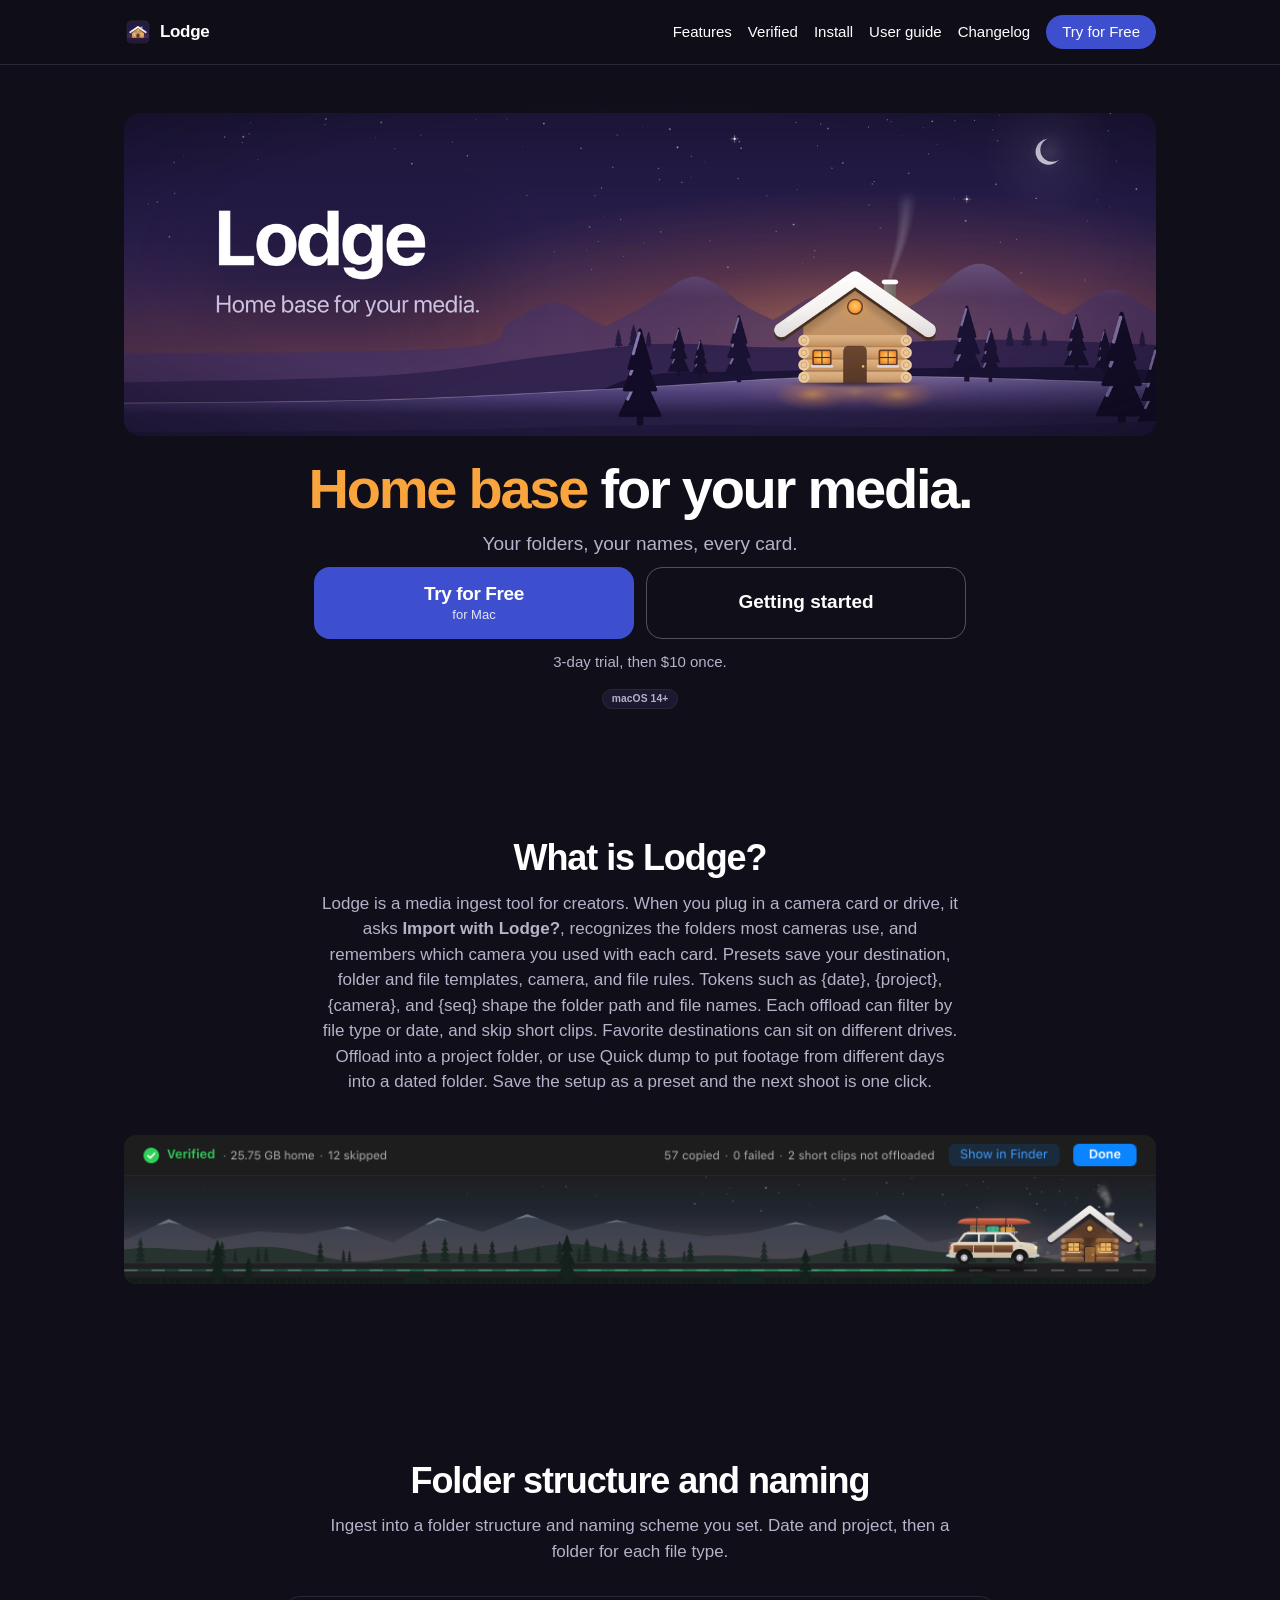
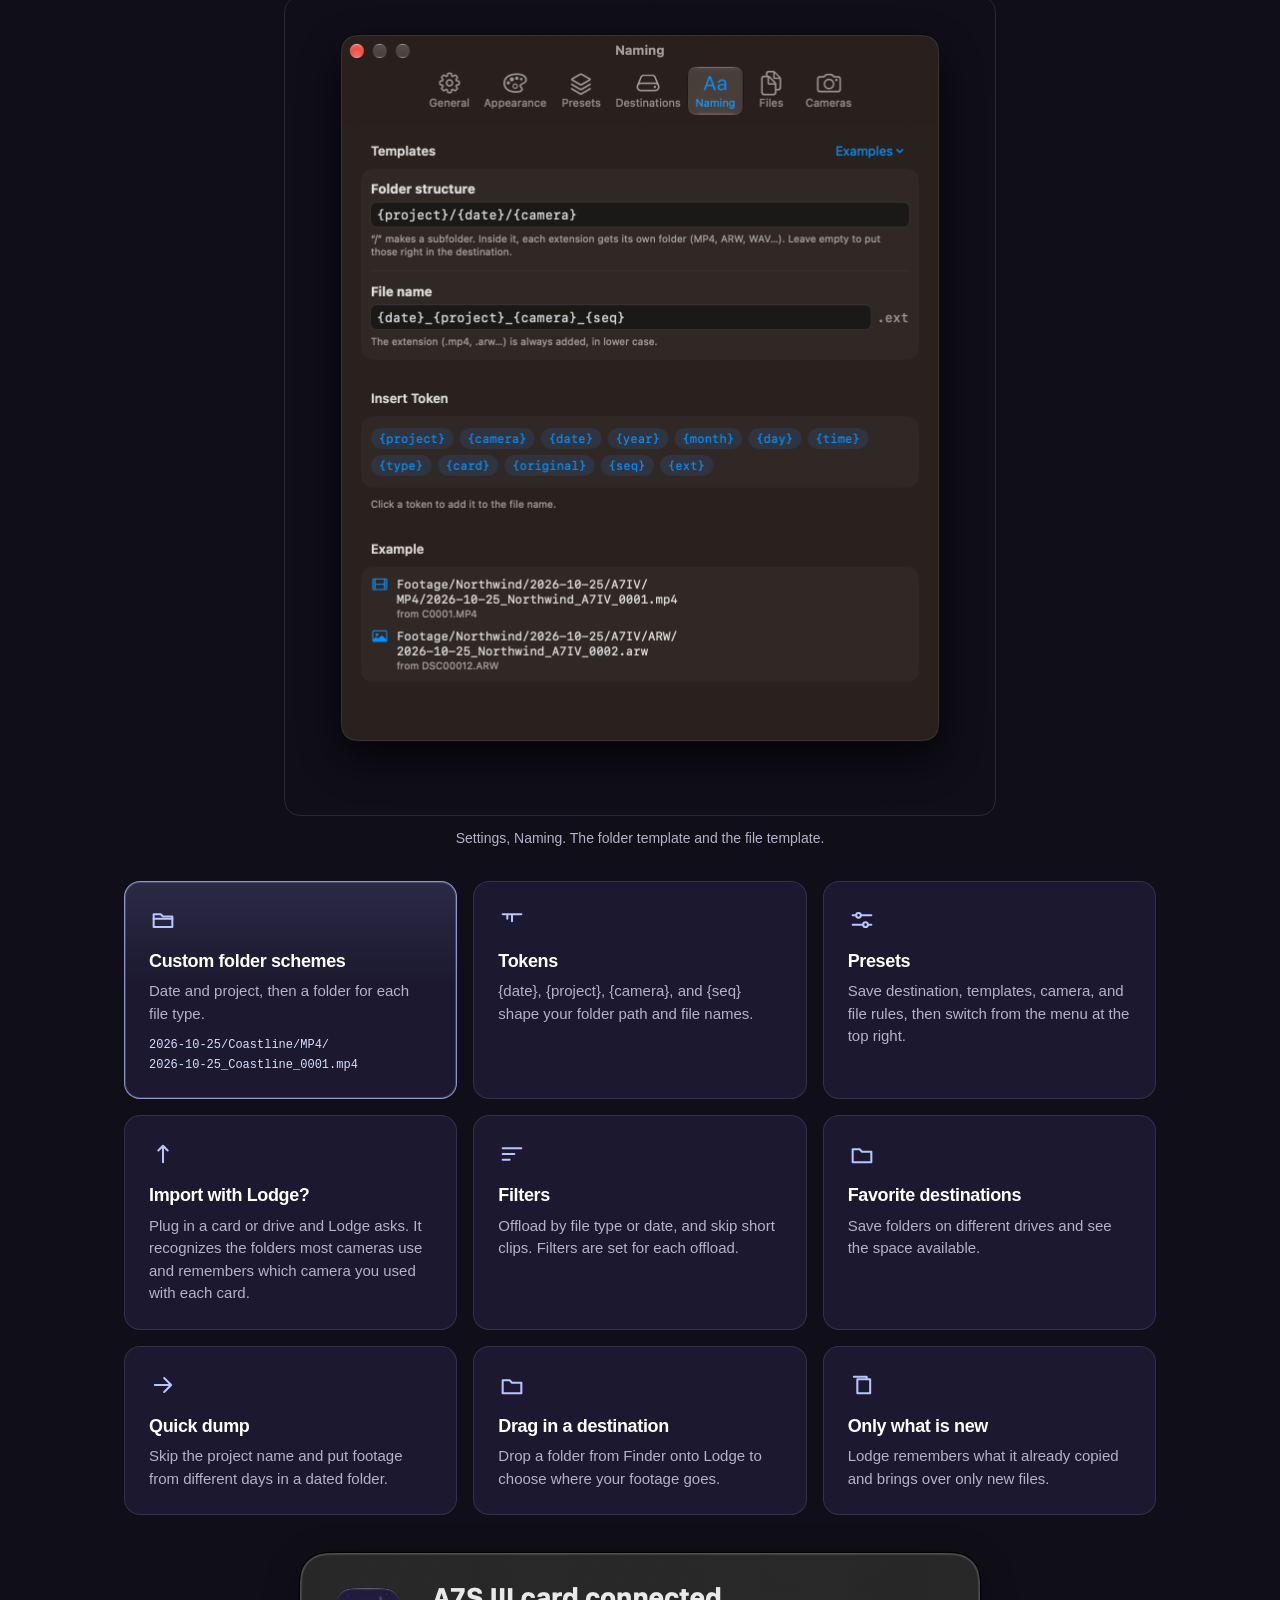
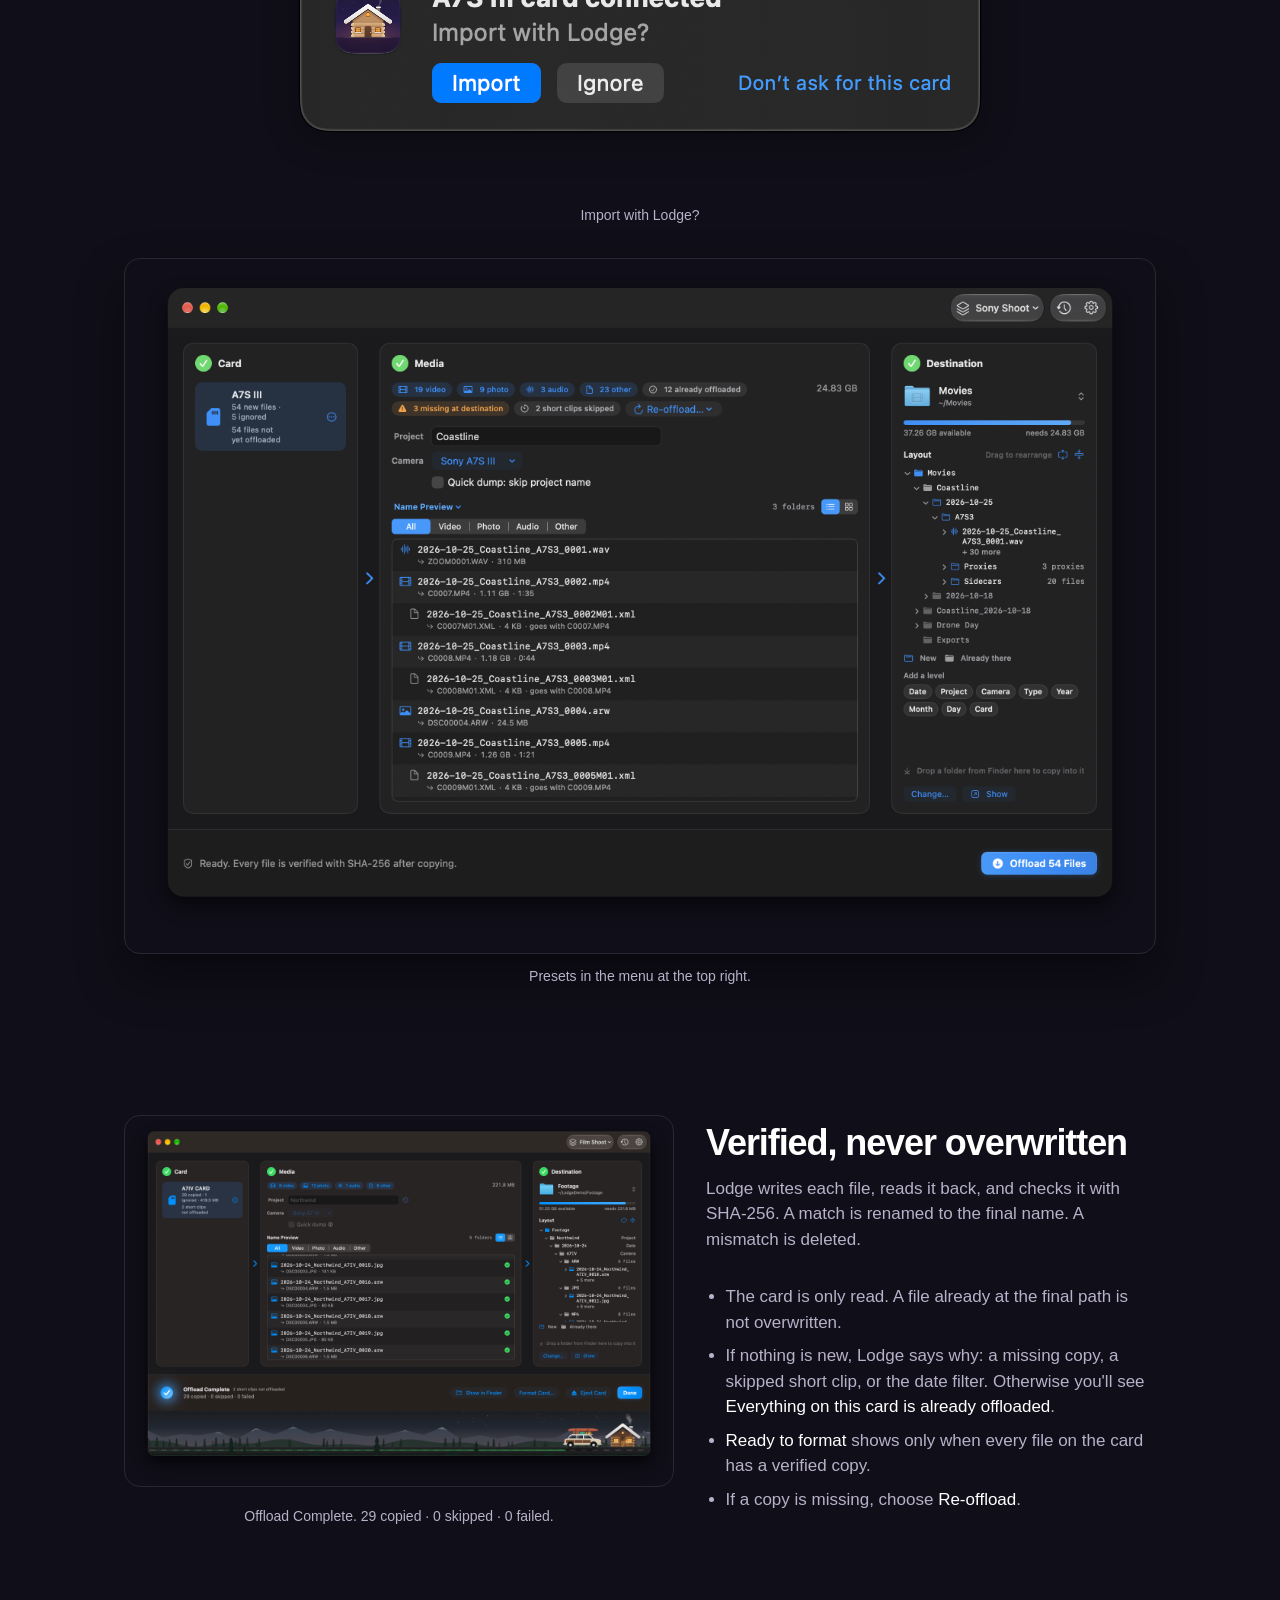
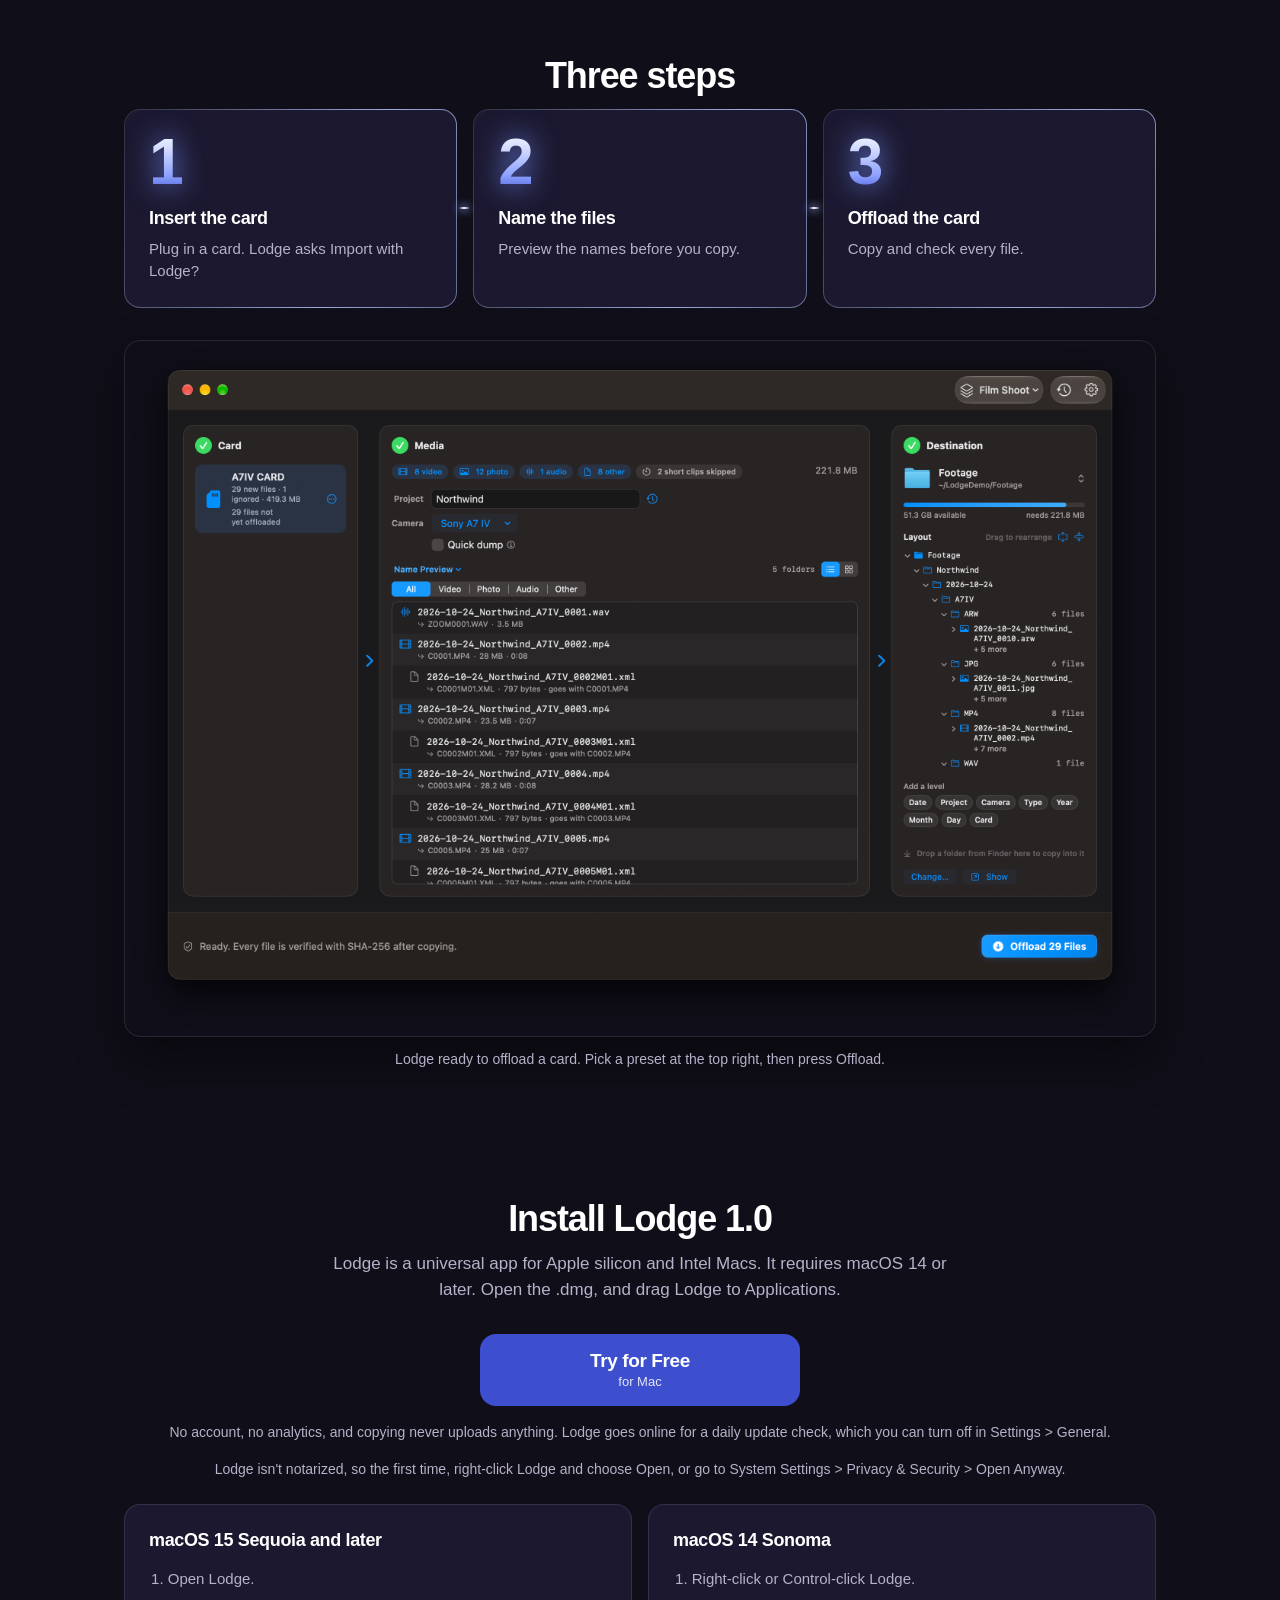
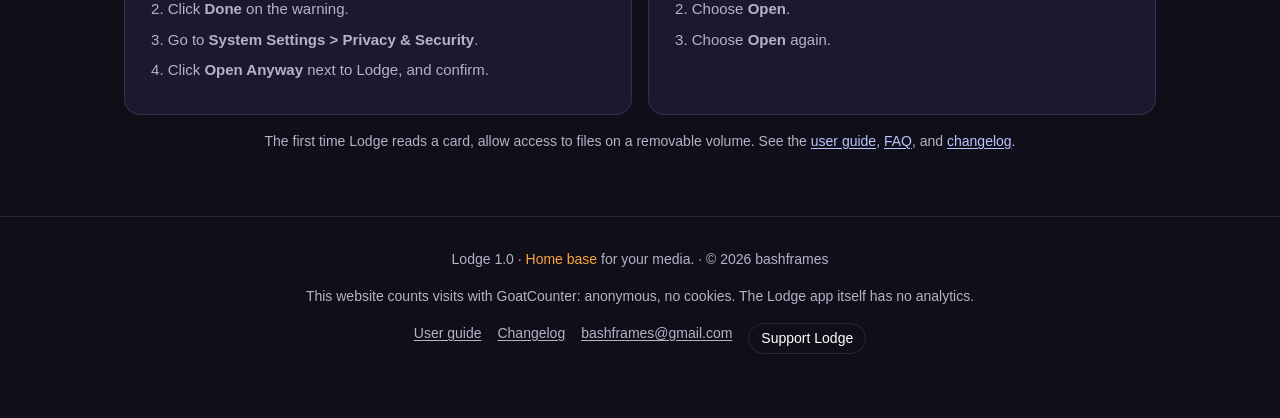
==== docs/index.html @ 8e79a3fa "Use the Default theme screenshot and place the wagon under the intro. The user guide now shows the D" ====
<!DOCTYPE html>
<html lang="en">
<head>
  <meta charset="utf-8">
  <meta name="viewport" content="width=device-width, initial-scale=1">
  <title>Lodge — Home base for your media.</title>
  <meta name="description" content="Home base for your media. Your folders, your names, every card.">
  <meta name="author" content="bashframes">
  <meta name="theme-color" content="#100e18">
  <meta name="color-scheme" content="dark">
  <link rel="canonical" href="https://bashcrandicoot.github.io/Lodge/">
  <link rel="icon" href="assets/favicon.ico" sizes="any">
  <link rel="icon" href="assets/favicon.png" type="image/png" sizes="32x32">
  <link rel="apple-touch-icon" href="assets/apple-touch-icon.png">

  <meta property="og:type" content="website">
  <meta property="og:site_name" content="Lodge">
  <meta property="og:url" content="https://bashcrandicoot.github.io/Lodge/">
  <meta property="og:title" content="Lodge — Home base for your media.">
  <meta property="og:description" content="Home base for your media. Your folders, your names, every card.">
  <meta property="og:image" content="https://bashcrandicoot.github.io/Lodge/assets/lodge-social-preview.png?v=3">
  <meta property="og:image:width" content="1200">
  <meta property="og:image:height" content="630">
  <meta property="og:image:alt" content="Lodge app banner">

  <meta name="twitter:card" content="summary_large_image">
  <meta name="twitter:title" content="Lodge — Home base for your media.">
  <meta name="twitter:description" content="Home base for your media. Your folders, your names, every card.">
  <meta name="twitter:image" content="https://bashcrandicoot.github.io/Lodge/assets/lodge-social-preview.png?v=3">
  <meta name="twitter:image:alt" content="Lodge app banner">

  <style>
    :root {
      --bg: #100e18;
      --ink: #ffffff;
      --muted: #b7b1c9;
      --accent: #b7c6ff;
      --button: #3d4fce;
      --button-hover: #4d5ed6;
      --card: #1b1830;
      --line: rgba(230, 220, 255, 0.12);
      --font: -apple-system, BlinkMacSystemFont, "SF Pro Display", "SF Pro Text", "Segoe UI", Helvetica, Arial, sans-serif;
      --mono: ui-monospace, "SF Mono", Menlo, Consolas, monospace;
      --max: 1080px;
      --space-1: 4px;
      --space-2: 8px;
      --space-3: 12px;
      --space-4: 16px;
      --space-5: 24px;
      --space-6: 32px;
      --space-7: 48px;
      --space-8: 64px;
      --h1: clamp(40px, 6vw, 56px);
      --h2: clamp(28px, 4vw, 36px);
      --h3: 18px;
      --body: 17px;
      --small: 15px;
      --radius: 16px;
    }

    * { box-sizing: border-box; }
    html { scroll-behavior: smooth; }
    body {
      margin: 0;
      background: var(--bg);
      color: var(--ink);
      font-family: var(--font);
      font-size: var(--body);
      line-height: 1.5;
      text-rendering: optimizeLegibility;
    }
    img { max-width: 100%; height: auto; }
    a { color: var(--accent); text-decoration-thickness: 1px; text-underline-offset: 0.16em; }
    .accent { color: #FAA43E; }
    a:hover { color: #d7e0ff; }
    :focus-visible {
      outline: 3px solid var(--accent);
      outline-offset: 3px;
    }
    h1, h2, h3, p, ul, ol { overflow-wrap: break-word; }

    .skip {
      position: absolute;
      left: var(--space-4);
      top: -48px;
      background: var(--button);
      color: #fff;
      padding: var(--space-2) var(--space-3);
      border-radius: 8px;
      z-index: 5;
    }
    .skip:focus { top: var(--space-3); }

    .wrap {
      width: min(var(--max), 100%);
      margin-inline: auto;
      padding-inline: var(--space-5);
    }

    .nav {
      position: sticky;
      top: 0;
      z-index: 4;
      background: rgba(16, 14, 24, 0.86);
      border-bottom: 1px solid var(--line);
      backdrop-filter: saturate(140%) blur(16px);
    }
    .nav-inner {
      display: flex;
      align-items: center;
      justify-content: space-between;
      gap: var(--space-4);
      min-height: 64px;
      padding-block: var(--space-3);
    }
    .brand {
      display: inline-flex;
      align-items: center;
      gap: var(--space-2);
      color: var(--ink);
      font-weight: 600;
      letter-spacing: -0.02em;
      text-decoration: none;
      flex: none;
    }
    .brand img { width: 28px; height: 28px; max-width: none; }
    .nav-links {
      display: flex;
      flex-wrap: wrap;
      justify-content: flex-end;
      gap: var(--space-2) var(--space-4);
      align-items: center;
      margin: 0;
      padding: 0;
    }
    .nav-links a {
      color: var(--ink);
      text-decoration: none;
      font-size: var(--small);
      line-height: 1.2;
    }
    .nav-links a:hover { color: var(--accent); }
    .nav-links .download {
      color: #fff;
      background: var(--button);
      border-radius: 980px;
      padding: var(--space-2) var(--space-4);
    }
    .nav-links .download:hover { background: var(--button-hover); color: #fff; }

    .hero {
      position: relative;
      padding-block: var(--space-7) var(--space-8);
      text-align: center;
    }
    .hero::before {
      content: "";
      position: absolute;
      left: 50%;
      top: var(--space-6);
      width: min(820px, 100%);
      height: 280px;
      transform: translateX(-50%);
      background: radial-gradient(ellipse at center, rgba(120, 100, 190, 0.22), rgba(120, 100, 190, 0) 70%);
      pointer-events: none;
    }
    .hero-inner { position: relative; }
    .hero img.header {
      width: 100%;
      display: block;
      margin: 0 auto var(--space-5);
      border-radius: var(--radius);
      aspect-ratio: 1600 / 500;
      object-fit: cover;
    }
    h1 {
      margin: 0 0 var(--space-3);
      font-size: var(--h1);
      font-weight: 650;
      letter-spacing: -0.04em;
      line-height: 1.05;
    }
    .lede {
      max-width: 38rem;
      margin: 0 auto var(--space-2);
      color: var(--muted);
      font-size: 19px;
      line-height: 1.5;
    }
    .actions {
      display: flex;
      flex-wrap: wrap;
      gap: var(--space-3);
      justify-content: center;
      align-items: center;
      margin: 0 0 var(--space-3);
    }
    a.trial {
      display: inline-flex;
      flex-direction: column;
      align-items: center;
      justify-content: center;
      gap: 2px;
      box-sizing: border-box;
      width: 320px;
      max-width: 100%;
      height: 72px;
      background: var(--button);
      color: #fff;
      text-decoration: none;
      font-family: var(--font);
      font-weight: 600;
      font-size: 19px;
      line-height: 1.15;
      letter-spacing: -0.02em;
      border-radius: var(--radius);
      border: 1px solid transparent;
      padding: 0 var(--space-4);
    }
    a.trial:hover { background: var(--button-hover); color: #fff; }
    a.trial small {
      font-size: 13px;
      font-weight: 500;
      letter-spacing: 0;
      line-height: 1.2;
      opacity: 0.85;
    }
    .button {
      display: inline-flex;
      align-items: center;
      justify-content: center;
      background: var(--button);
      color: #fff;
      text-decoration: none;
      font-weight: 600;
      line-height: 1.2;
      border-radius: 12px;
      padding: var(--space-3) var(--space-4);
      border: 1px solid transparent;
    }
    .button:hover { background: var(--button-hover); color: #fff; }
    .button.secondary {
      background: transparent;
      color: var(--ink);
      border-color: rgba(255, 255, 255, 0.28);
    }
    .button.secondary:hover { border-color: var(--accent); color: var(--ink); background: transparent; }
    .actions .button {
      box-sizing: border-box;
      width: 320px;
      max-width: 100%;
      height: 72px;
      border-radius: var(--radius);
      font-size: 19px;
    }
    .pay {
      margin: 0 0 var(--space-4);
      color: var(--muted);
      font-size: var(--small);
      line-height: 1.5;
    }
    .badges {
      display: flex;
      flex-wrap: wrap;
      gap: var(--space-2);
      justify-content: center;
      align-items: center;
      margin: 0;
    }
    .badges img { height: 20px; width: auto; max-width: none; }

    .shot {
      display: block;
      width: 100%;
      margin: var(--space-6) 0 0;
      border-radius: var(--radius);
      border: 1px solid var(--line);
      box-shadow: 0 24px 48px rgba(0, 0, 0, 0.4);
    }
    .shot-figure.natural-shot {
      width: fit-content;
      max-width: 100%;
      margin: 0 auto var(--space-6);
    }
    .natural-shot img {
      width: auto;
      max-width: 100%;
      height: auto;
      margin-inline: auto;
    }
    .shot-figure.naming-shot {
      max-width: 712px;
      margin: 0 auto var(--space-6);
    }
    .naming-shot img {
      display: block;
      width: 100%;
      height: auto;
      border-radius: var(--radius);
      border: 1px solid var(--line);
    }
    .shot-figure { margin: 0; min-width: 0; }
    .caption {
      color: var(--muted);
      font-size: 14px;
      line-height: 1.5;
      text-align: center;
      margin: var(--space-3) 0 0;
    }

    .motion {
      display: block;
      margin: 0;
      max-width: 100%;
      min-width: 0;
    }
    .motion video,
    .motion .motion-still {
      display: block;
      width: 100%;
      max-width: 100%;
      height: auto;
      aspect-ratio: var(--motion-ratio);
      object-fit: contain;
      border-radius: 12px;
    }
    .motion .motion-still { display: none; }
    .motion .wagon-narrow { display: none; }
    .motion-wagon {
      --motion-ratio: 2120 / 306;
      width: min(1060px, 100%);
      margin: 0 auto var(--space-6);
    }

    section { padding-block: var(--space-8); }
    h2 {
      font-size: var(--h2);
      font-weight: 650;
      letter-spacing: -0.03em;
      line-height: 1.15;
      margin: 0 0 var(--space-3);
      text-align: center;
    }
    .section-intro {
      color: var(--muted);
      max-width: 40rem;
      margin: 0 auto var(--space-6);
      line-height: 1.5;
      text-align: center;
    }
    .pair h2,
    .pair .section-intro {
      text-align: left;
      margin-inline: 0;
    }
    #what .section-intro { margin-bottom: 0; }
    #what .motion-wagon { margin: 40px auto 48px; }
    #install .note { text-align: center; }

    .features {
      display: grid;
      grid-template-columns: repeat(3, minmax(0, 1fr));
      gap: var(--space-4);
      align-items: stretch;
      margin: 0;
    }
    .card {
      display: flex;
      flex-direction: column;
      align-items: flex-start;
      height: 100%;
      margin: 0;
      background: var(--card);
      border: 1px solid var(--line);
      border-radius: var(--radius);
      padding: var(--space-5);
      min-width: 0;
    }
    .icon {
      display: block;
      width: 28px;
      height: 28px;
      margin: 0 0 var(--space-4);
      flex: none;
      color: var(--accent);
    }
    .features h3,
    .steps h3,
    .install-grid h3 {
      margin: 0 0 var(--space-2);
      font-size: var(--h3);
      font-weight: 650;
      letter-spacing: -0.02em;
      line-height: 1.25;
    }
    .features h3 { min-height: 1.25em; }
    .card p,
    .steps p { margin: 0; color: var(--muted); font-size: var(--small); line-height: 1.5; }
    .features > .card {
      align-self: stretch;
      height: 100%;
    }
    .card.lead {
      border-color: rgba(183, 198, 255, 0.72);
      background:
        linear-gradient(180deg, rgba(183, 198, 255, 0.1), rgba(183, 198, 255, 0) 48%),
        var(--card);
      box-shadow: inset 0 0 0 1px rgba(183, 198, 255, 0.22);
    }
    .scheme {
      display: block;
      max-width: 100%;
      margin-top: var(--space-3);
      color: #d7e0ff;
      font-size: 12px;
      line-height: 1.45;
      white-space: nowrap;
      overflow: hidden;
      text-overflow: ellipsis;
      overflow-wrap: normal;
    }
    .scheme + .scheme { margin-top: 2px; }
    @media (max-width: 800px) {
      .scheme { white-space: normal; overflow-wrap: anywhere; }
    }
    code {
      font-family: var(--mono);
      font-size: 0.92em;
      color: #e5e5ea;
      overflow-wrap: anywhere;
    }

    .steps {
      position: relative;
      display: grid;
      grid-template-columns: repeat(3, minmax(0, 1fr));
      gap: var(--space-4);
      margin: 0;
      padding: 0;
      list-style: none;
    }
    .steps li {
      position: relative;
      z-index: 1;
      display: flex;
      flex-direction: column;
      align-items: flex-start;
      height: 100%;
      margin: 0;
      border: 1px solid transparent;
      border-radius: var(--radius);
      padding: var(--space-5);
      min-width: 0;
      background-image:
        linear-gradient(var(--card), var(--card)),
        linear-gradient(110deg, rgba(183, 198, 255, 0.18), rgba(183, 198, 255, 0.85), rgba(142, 160, 239, 0.22), rgba(183, 198, 255, 0.18));
      background-origin: border-box;
      background-clip: padding-box, border-box;
      background-size: 100% 100%, 220% 100%;
      animation: step-shimmer 9s linear infinite;
    }
    .steps li.will-enter {
      opacity: 0;
      transform: translateY(10px);
    }
    .steps li.is-in {
      animation: step-in 0.7s ease var(--stagger, 0ms) both, step-shimmer 9s linear infinite;
    }
    .steps li:not(:last-child)::after {
      content: "";
      position: absolute;
      z-index: 0;
      top: 50%;
      left: calc(100% + 3px);
      width: 10px;
      height: 2px;
      transform: translateY(-50%);
      pointer-events: none;
      border-radius: 2px;
      background: linear-gradient(90deg, rgba(94, 116, 230, 0.35), #ffffff 50%, rgba(183, 198, 255, 0.45));
      box-shadow: 0 0 8px 1px rgba(143, 164, 255, 0.85);
    }
    .num {
      position: relative;
      z-index: 1;
      display: inline-block;
      margin: 0 0 var(--space-4);
      font-weight: 650;
      font-size: 64px;
      letter-spacing: -0.04em;
      line-height: 0.9;
      flex: none;
    }
    .num span {
      background-image: linear-gradient(180deg, #ffffff 0%, #d5defe 30%, #8ea2ff 68%, #3d4fce 100%);
      -webkit-background-clip: text;
      background-clip: text;
      -webkit-text-fill-color: transparent;
      color: transparent;
      filter: drop-shadow(0 0 14px rgba(120, 146, 255, 0.95));
    }

    .pair {
      display: grid;
      grid-template-columns: minmax(0, 1.1fr) minmax(0, 0.9fr);
      gap: var(--space-6);
      align-items: center;
    }
    .pair img {
      width: 100%;
      border-radius: var(--radius);
      border: 1px solid var(--line);
    }
    .verified ul {
      margin: var(--space-4) 0 0;
      padding-left: 1.15em;
      color: var(--muted);
    }
    .verified li { margin: var(--space-2) 0; line-height: 1.5; }
    .verified li span { color: var(--ink); }

    .install-grid {
      display: grid;
      grid-template-columns: repeat(2, minmax(0, 1fr));
      gap: var(--space-4);
      margin-top: var(--space-5);
    }
    .install-grid ol {
      margin: 0;
      padding-left: 1.25em;
      color: var(--muted);
      font-size: var(--small);
      line-height: 1.5;
    }
    .install-grid li { margin: var(--space-2) 0; }
    .install-grid .card p { margin-top: var(--space-3); }
    .note {
      font-size: 14px;
      line-height: 1.5;
      color: var(--muted);
      margin: var(--space-4) 0 0;
    }
    .download-row { margin: 0; text-align: center; }

    footer {
      border-top: 1px solid var(--line);
      padding-block: var(--space-6) var(--space-8);
      color: var(--muted);
      font-size: 14px;
      line-height: 1.5;
    }
    footer .wrap {
      display: flex;
      flex-direction: column;
      flex-wrap: wrap;
      gap: var(--space-4);
      justify-content: center;
      align-items: center;
      text-align: center;
    }
    footer p { margin: 0; }
    footer nav { display: flex; flex-wrap: wrap; gap: var(--space-2) var(--space-4); justify-content: center; }
    footer a { color: var(--muted); }
    footer a.support {
      color: var(--ink);
      border: 1px solid var(--line);
      border-radius: 980px;
      padding: var(--space-1) var(--space-3);
      text-decoration: none;
    }
    footer a.support:hover { color: var(--accent); border-color: var(--accent); }

    @keyframes step-shimmer {
      to { background-position: 0 0, 220% 0; }
    }
    @keyframes step-in {
      from { opacity: 0; transform: translateY(10px); }
      to { opacity: 1; transform: none; }
    }
    @media (max-width: 800px) {
      .pair, .install-grid, .steps { grid-template-columns: 1fr; }
      .steps li:not(:last-child)::after {
        top: calc(100% + 3px);
        left: 50%;
        width: 2px;
        height: 10px;
        transform: translateX(-50%);
        background: linear-gradient(180deg, rgba(94, 116, 230, 0.35), #ffffff 50%, rgba(183, 198, 255, 0.45));
      }
      .features { grid-template-columns: repeat(2, minmax(0, 1fr)); }
      .features h3 { min-height: 0; }
      section { padding-block: var(--space-7); }
      .hero { padding-block: var(--space-6) var(--space-7); }
      .pair h2, .pair .section-intro { text-align: center; margin-inline: auto; }
    }
    @media (max-width: 480px) {
      .hero img.header { aspect-ratio: 1200 / 900; }
      .motion-wagon { --motion-ratio: 1060 / 306; }
      #what .motion-wagon { margin: 24px auto 32px; }
      .motion .wagon-wide { display: none; }
      .motion video.wagon-narrow { display: block; }
      .wrap { padding-inline: var(--space-4); }
      .features { grid-template-columns: 1fr; }
      .nav-inner { flex-wrap: nowrap; min-height: 56px; }
      .nav-links { flex-wrap: nowrap; }
      .nav-links a:not(.download):not(.guide) { display: none; }
    }
    @media (prefers-reduced-motion: reduce) {
      html { scroll-behavior: auto; }
      .motion video { display: none; }
      .motion .motion-still.wagon-wide { display: block; }
      .motion .motion-still.wagon-narrow { display: none; }
      .steps li,
      .steps li.will-enter,
      .steps li.is-in {
        animation: none;
        opacity: 1;
        transform: none;
      }
      .steps li:not(:last-child)::after { box-shadow: none; }
    }
    @media (max-width: 480px) and (prefers-reduced-motion: reduce) {
      .motion .motion-still.wagon-wide { display: none; }
      .motion .motion-still.wagon-narrow { display: block; }
    }
  </style>
</head>
<body id="top">
  <a class="skip" href="#main">Skip to content</a>
  <header class="nav">
    <div class="wrap nav-inner">
      <a class="brand" href="#top">
        <img src="assets/app-icon/lodge-cabin-small.svg" width="28" height="28" alt="">
        Lodge
      </a>
      <nav class="nav-links" aria-label="Primary">
        <a href="#features">Features</a>
        <a href="#verified">Verified</a>
        <a href="#install">Install</a>
        <a class="guide" href="user-guide.html">User guide</a>
        <a href="changelog.html">Changelog</a>
        <a class="download" href="https://bashfra.me/lodge-dmg" data-goatcounter-click="trial-download">Try for Free</a>
      </nav>
    </div>
  </header>

  <main id="main">
    <div class="hero">
      <div class="hero-inner wrap">
        <picture>
          <source media="(max-width: 480px)" srcset="assets/lodge-header-dark-mobile.png">
          <img class="header" src="assets/lodge-header-dark.png" width="1600" height="500" alt="Lodge. Home base for your media. A log cabin at night, with pines and mountains.">
        </picture>
        <h1><span class="accent">Home base</span> for your media.</h1>
        <p class="lede">Your folders, your names, every card.</p>
        <div class="actions">
          <a class="trial" href="https://bashfra.me/lodge-dmg" data-goatcounter-click="trial-download"><span>Try for Free</span><small>for Mac</small></a>
          <a class="button secondary" href="getting-started.html">Getting started</a>
        </div>
        <p class="pay">3-day trial, then $10 once.</p>
        <p class="badges">
          <img alt="macOS 14 or later" src="assets/macos-14-badge.svg" width="92" height="24">
        </p>
      </div>
    </div>

    <section id="what" aria-labelledby="what-title">
      <div class="wrap">
        <h2 id="what-title">What is Lodge?</h2>
        <p class="section-intro">Lodge is a media ingest tool for creators. When you plug in a camera card or drive, it asks <strong>Import with Lodge?</strong>, recognizes the folders most cameras use, and remembers which camera you used with each card. Presets save your destination, folder and file templates, camera, and file rules. Tokens such as {date}, {project}, {camera}, and {seq} shape the folder path and file names. Each offload can filter by file type or date, and skip short clips. Favorite destinations can sit on different drives. Offload into a project folder, or use Quick dump to put footage from different days into a dated folder. Save the setup as a preset and the next shoot is one click.</p>
        <figure class="motion motion-wagon">
          <video class="wagon-wide" autoplay muted loop playsinline preload="metadata" poster="assets/motion/lodge-wagon-progress@2x.png" width="1060" height="153" aria-label="A wagon crossing the copy progress bar.">
            <source src="assets/motion/lodge-wagon-progress@2x.mp4" type="video/mp4">
          </video>
          <video class="wagon-narrow" autoplay muted loop playsinline preload="metadata" poster="assets/motion/lodge-wagon-progress-mobile@2x.png" width="1060" height="306" aria-label="A wagon crossing the copy progress bar.">
            <source src="assets/motion/lodge-wagon-progress-mobile@2x.mp4" type="video/mp4">
          </video>
          <img class="motion-still wagon-wide" src="assets/motion/lodge-wagon-progress@2x.png" width="1060" height="153" alt="A wagon crossing the copy progress bar.">
          <img class="motion-still wagon-narrow" src="assets/motion/lodge-wagon-progress-mobile@2x.png" width="1060" height="306" alt="A wagon crossing the copy progress bar.">
        </figure>
      </div>
    </section>

    <section id="features">
      <div class="wrap">
        <h2>Folder structure and naming</h2>
        <p class="section-intro">Ingest into a folder structure and naming scheme you set. Date and project, then a folder for each file type.</p>
        <figure class="shot-figure naming-shot">
          <img src="assets/screenshots/settings-naming.png" width="712" height="820" alt="Settings, Naming. The folder template and the file template.">
          <figcaption class="caption">Settings, Naming. The folder template and the file template.</figcaption>
        </figure>
        <div class="features">
          <article class="card lead">
            <svg class="icon" viewBox="0 0 24 24" aria-hidden="true" fill="none" stroke="currentColor" stroke-width="1.75" stroke-linecap="round" stroke-linejoin="round"><path d="M4 7h6l2 2h8v9H4z"/><path d="M4 11h16"/></svg>
            <h3>Custom folder schemes</h3>
            <p>Date and project, then a folder for each file type.</p>
            <code class="scheme">2026-10-25/Coastline/MP4/</code>
            <code class="scheme">2026-10-25_Coastline_0001.mp4</code>
          </article>
          <article class="card">
            <svg class="icon" viewBox="0 0 24 24" aria-hidden="true" fill="none" stroke="currentColor" stroke-width="1.75" stroke-linecap="round" stroke-linejoin="round"><path d="M4 7h16M8 7v4M12 7v6"/></svg>
            <h3>Tokens</h3>
            <p>{date}, {project}, {camera}, and {seq} shape your folder path and file names.</p>
          </article>
          <article class="card">
            <svg class="icon" viewBox="0 0 24 24" aria-hidden="true" fill="none" stroke="currentColor" stroke-width="1.75" stroke-linecap="round" stroke-linejoin="round"><path d="M4 8h16M4 16h16"/><circle cx="9" cy="8" r="2" fill="var(--card)"/><circle cx="15" cy="16" r="2" fill="var(--card)"/></svg>
            <h3>Presets</h3>
            <p>Save destination, templates, camera, and file rules, then switch from the menu at the top right.</p>
          </article>
          <article class="card">
            <svg class="icon" viewBox="0 0 24 24" aria-hidden="true" fill="none" stroke="currentColor" stroke-width="1.75" stroke-linecap="round" stroke-linejoin="round"><path d="M12 5v14M8 9l4-4 4 4"/></svg>
            <h3>Import with Lodge?</h3>
            <p>Plug in a card or drive and Lodge asks. It recognizes the folders most cameras use and remembers which camera you used with each card.</p>
          </article>
          <article class="card">
            <svg class="icon" viewBox="0 0 24 24" aria-hidden="true" fill="none" stroke="currentColor" stroke-width="1.75" stroke-linecap="round" stroke-linejoin="round"><path d="M4 7h16M4 12h10M4 17h6"/></svg>
            <h3>Filters</h3>
            <p>Offload by file type or date, and skip short clips. Filters are set for each offload.</p>
          </article>
          <article class="card">
            <svg class="icon" viewBox="0 0 24 24" aria-hidden="true" fill="none" stroke="currentColor" stroke-width="1.75" stroke-linecap="round" stroke-linejoin="round"><path d="M4 8h6l2 2h8v9H4z"/></svg>
            <h3>Favorite destinations</h3>
            <p>Save folders on different drives and see the space available.</p>
          </article>
          <article class="card">
            <svg class="icon" viewBox="0 0 24 24" aria-hidden="true" fill="none" stroke="currentColor" stroke-width="1.75" stroke-linecap="round" stroke-linejoin="round"><path d="M5 12h14M13 6l6 6-6 6"/></svg>
            <h3>Quick dump</h3>
            <p>Skip the project name and put footage from different days in a dated folder.</p>
          </article>
          <article class="card">
            <svg class="icon" viewBox="0 0 24 24" aria-hidden="true" fill="none" stroke="currentColor" stroke-width="1.75" stroke-linecap="round" stroke-linejoin="round"><path d="M4 8h6l2 2h8v9H4z"/></svg>
            <h3>Drag in a destination</h3>
            <p>Drop a folder from Finder onto Lodge to choose where your footage goes.</p>
          </article>
          <article class="card">
            <svg class="icon" viewBox="0 0 24 24" aria-hidden="true" fill="none" stroke="currentColor" stroke-width="1.75" stroke-linecap="round" stroke-linejoin="round"><path d="M8 7h11v12H8z"/><path d="M5 5h11v2"/></svg>
            <h3>Only what is new</h3>
            <p>Lodge remembers what it already copied and brings over only new files.</p>
          </article>
        </div>
        <figure class="shot-figure natural-shot">
          <img src="assets/screenshots/import-prompt-dark.png" width="772" height="270" alt="The import prompt: Import with Lodge?">
          <figcaption class="caption">Import with Lodge?</figcaption>
        </figure>
        <figure class="shot-figure">
          <img class="shot" src="assets/screenshots/ready-presets-dark.png" width="1352" height="912" alt="Presets in the menu at the top right.">
          <figcaption class="caption">Presets in the menu at the top right.</figcaption>
        </figure>
      </div>
    </section>

    <section id="verified">
      <div class="wrap pair verified">
        <figure class="shot-figure">
          <img src="assets/screenshots/finished-dark.png" width="2704" height="1824" alt="A finished offload. The bar reads Offload Complete, with 29 copied, 0 skipped, and 0 failed.">
          <figcaption class="caption">Offload Complete. 29 copied · 0 skipped · 0 failed.</figcaption>
        </figure>
        <div>
          <h2>Verified, never overwritten</h2>
          <p class="section-intro">Lodge writes each file, reads it back, and checks it with SHA-256. A match is renamed to the final name. A mismatch is deleted.</p>
          <ul>
            <li>The card is only read. A file already at the final path is not overwritten.</li>
            <li>If nothing is new, Lodge says why: a missing copy, a skipped short clip, or the date filter. Otherwise you'll see <span>Everything on this card is already offloaded</span>.</li>
            <li><span>Ready to format</span> shows only when every file on the card has a verified copy.</li>
            <li>If a copy is missing, choose <span>Re-offload</span>.</li>
          </ul>
        </div>
      </div>
    </section>

    <section id="how" aria-labelledby="how-title">
      <div class="wrap">
        <h2 id="how-title">Three steps</h2>
        <ol class="steps">
          <li>
            <span class="num" aria-hidden="true"><span>1</span></span>
            <h3>Insert the card</h3>
            <p>Plug in a card. Lodge asks Import with Lodge?</p>
          </li>
          <li>
            <span class="num" aria-hidden="true"><span>2</span></span>
            <h3>Name the files</h3>
            <p>Preview the names before you copy.</p>
          </li>
          <li>
            <span class="num" aria-hidden="true"><span>3</span></span>
            <h3>Offload the card</h3>
            <p>Copy and check every file.</p>
          </li>
        </ol>
        <figure class="shot-figure">
          <img class="shot" src="assets/screenshots/ready-dark.png" width="2704" height="1824" alt="Lodge in Dark mode, ready to offload. The preset menu is at the top right. Offload 29 Files sits along the bottom.">
          <figcaption class="caption">Lodge ready to offload a card. Pick a preset at the top right, then press Offload.</figcaption>
        </figure>
      </div>
    </section>

    <section id="install">
      <div class="wrap">
        <h2>Install Lodge 1.0</h2>
        <p class="section-intro">Lodge is a universal app for Apple silicon and Intel Macs. It requires macOS 14 or later. Open the .dmg, and drag Lodge to Applications.</p>
        <p class="download-row"><a class="trial" href="https://bashfra.me/lodge-dmg" data-goatcounter-click="trial-download"><span>Try for Free</span><small>for Mac</small></a></p>
        <p class="note">No account, no analytics, and copying never uploads anything. Lodge goes online for a daily update check, which you can turn off in Settings &gt; General.</p>
        <p class="note">Lodge isn't notarized, so the first time, right-click Lodge and choose Open, or go to System Settings &gt; Privacy &amp; Security &gt; Open Anyway.</p>
        <div class="install-grid">
          <article class="card">
            <h3>macOS 15 Sequoia and later</h3>
            <ol>
              <li>Open Lodge.</li>
              <li>Click <strong>Done</strong> on the warning.</li>
              <li>Go to <strong>System Settings &gt; Privacy &amp; Security</strong>.</li>
              <li>Click <strong>Open Anyway</strong> next to Lodge, and confirm.</li>
            </ol>
          </article>
          <article class="card">
            <h3>macOS 14 Sonoma</h3>
            <ol>
              <li>Right-click or Control-click Lodge.</li>
              <li>Choose <strong>Open</strong>.</li>
              <li>Choose <strong>Open</strong> again.</li>
            </ol>
          </article>
        </div>
        <p class="note">The first time Lodge reads a card, allow access to files on a removable volume. See the <a href="user-guide.html">user guide</a>, <a href="faq.html">FAQ</a>, and <a href="changelog.html">changelog</a>.</p>
      </div>
    </section>
  </main>

  <footer>
    <div class="wrap">
      <p>Lodge 1.0 · <span class="accent">Home base</span> for your media. · © 2026 bashframes</p>
      <p class="analytics-note">This website counts visits with GoatCounter: anonymous, no cookies. The Lodge app itself has no analytics.</p>
      <nav aria-label="Footer">
        <a class="guide" href="user-guide.html">User guide</a>
        <a href="changelog.html">Changelog</a>
        <a href="mailto:bashframes@gmail.com">bashframes@gmail.com</a>
        <a class="support" href="https://ko-fi.com/bashframes">Support Lodge</a>
      </nav>
    </div>
  </footer>
  <script>
    (function () {
      if (window.matchMedia("(prefers-reduced-motion: reduce)").matches) return;
      if (!("IntersectionObserver" in window)) return;
      var items = document.querySelectorAll(".steps li");
      if (!items.length) return;
      var observer = new IntersectionObserver(function (entries) {
        entries.forEach(function (entry) {
          if (!entry.isIntersecting) return;
          entry.target.classList.add("is-in");
          observer.unobserve(entry.target);
        });
      }, { threshold: 0.3 });
      Array.prototype.forEach.call(items, function (item, index) {
        item.style.setProperty("--stagger", (index * 80) + "ms");
        item.classList.add("will-enter");
        observer.observe(item);
      });
    })();
  </script>
<script data-goatcounter="https://bashframes.goatcounter.com/count"
        async src="//gc.zgo.at/count.js"></script>
</body>
</html>
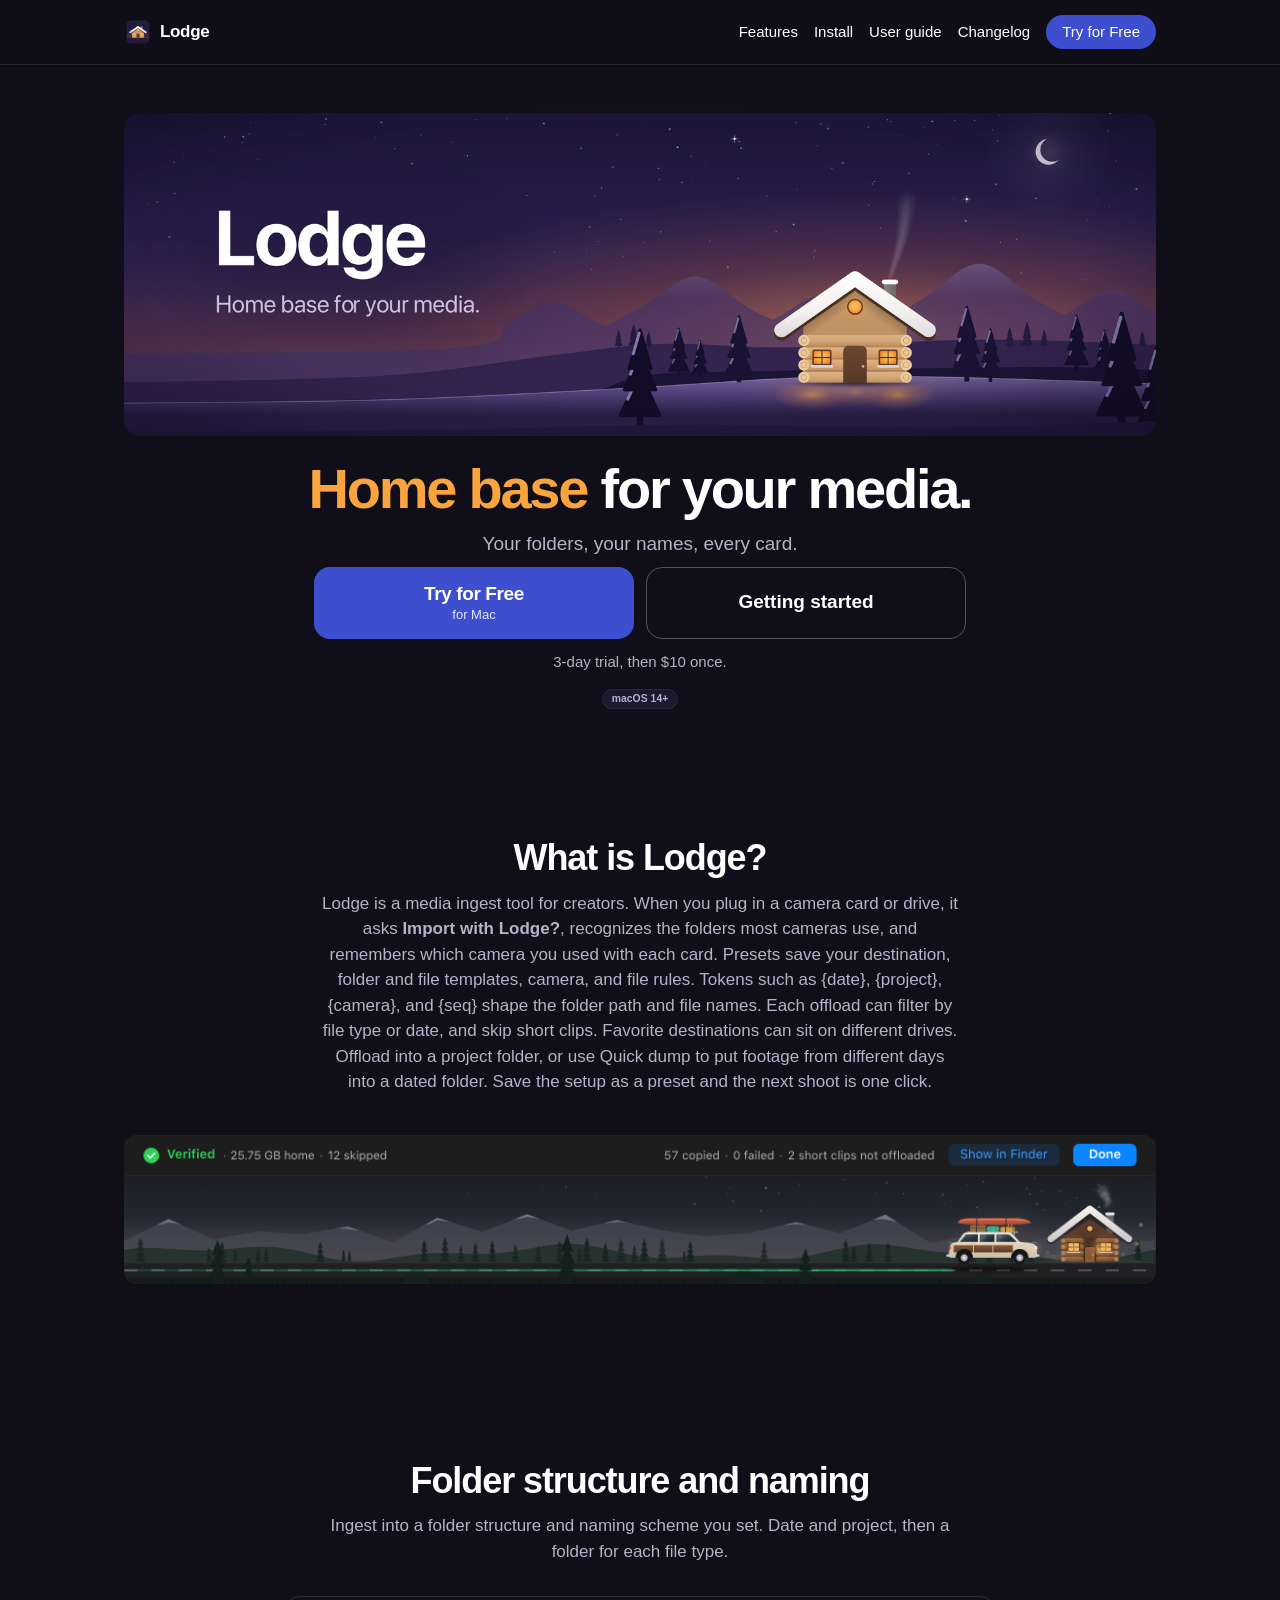
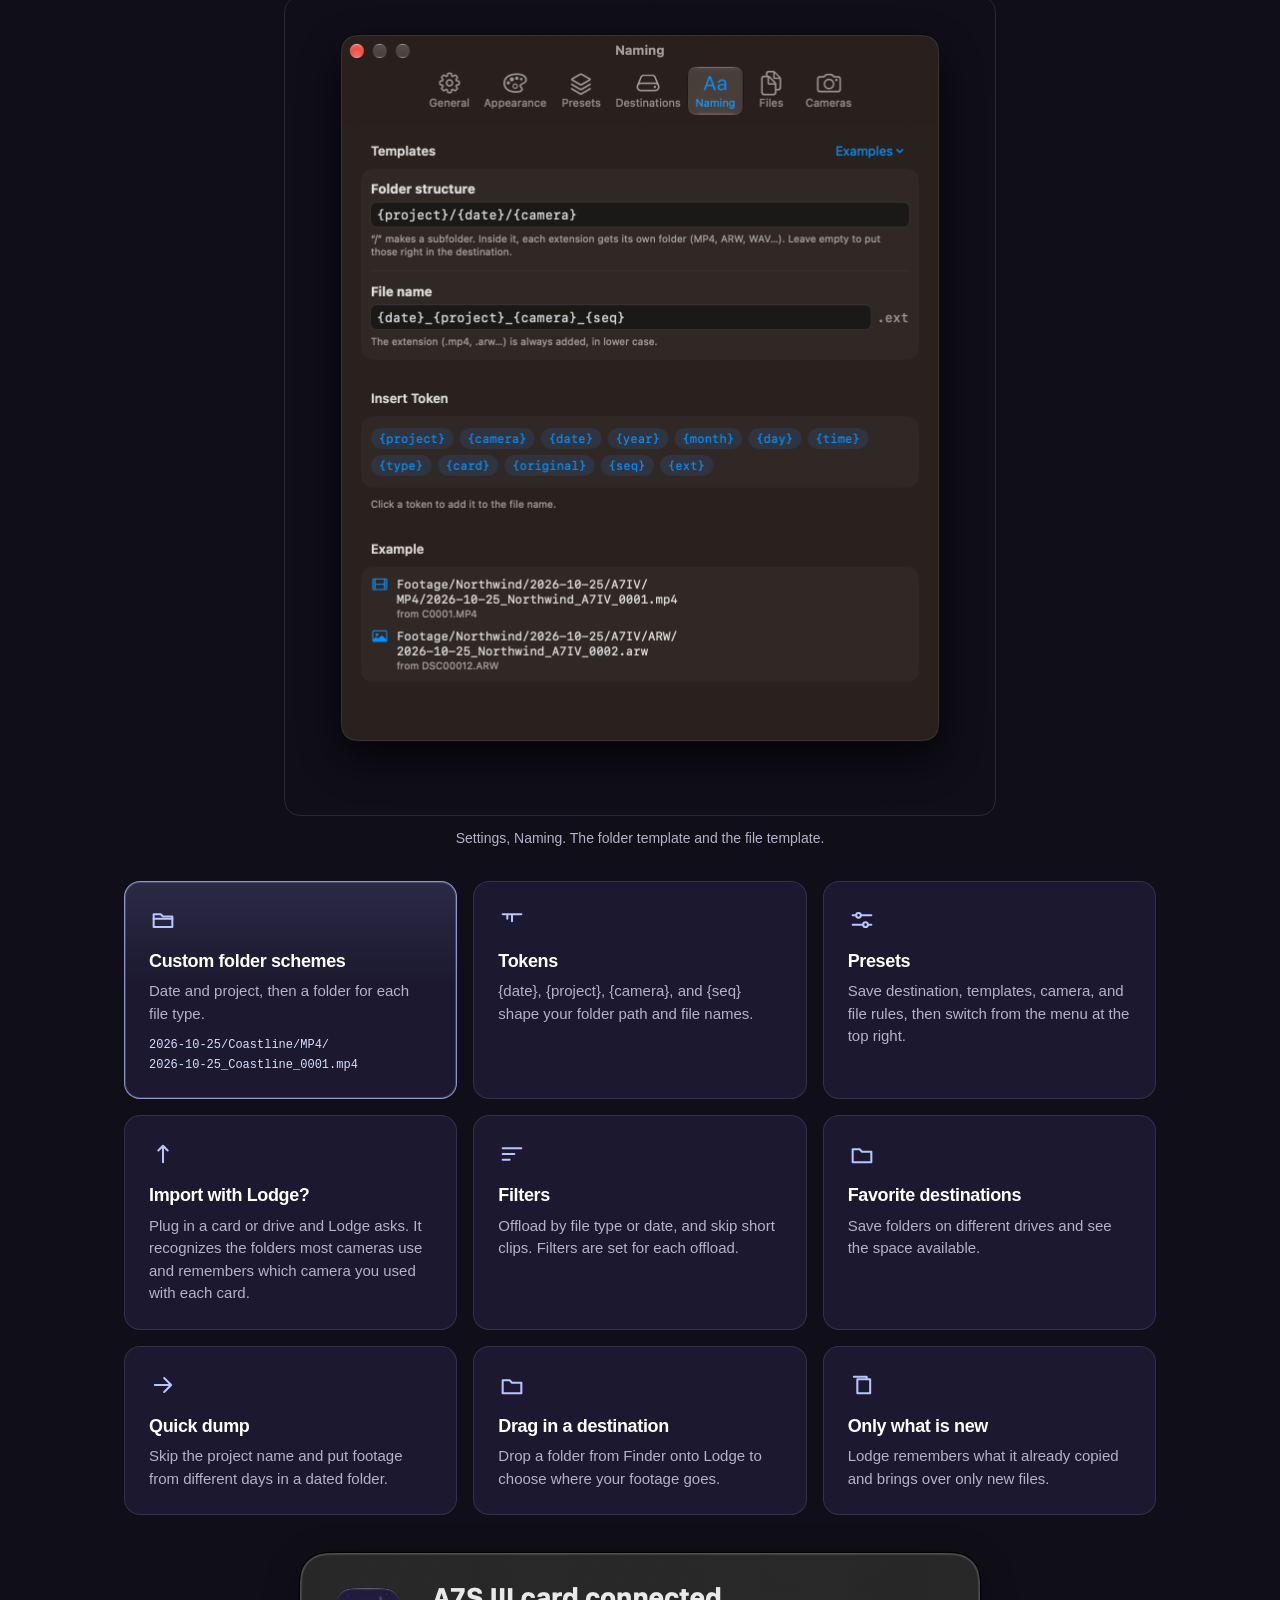
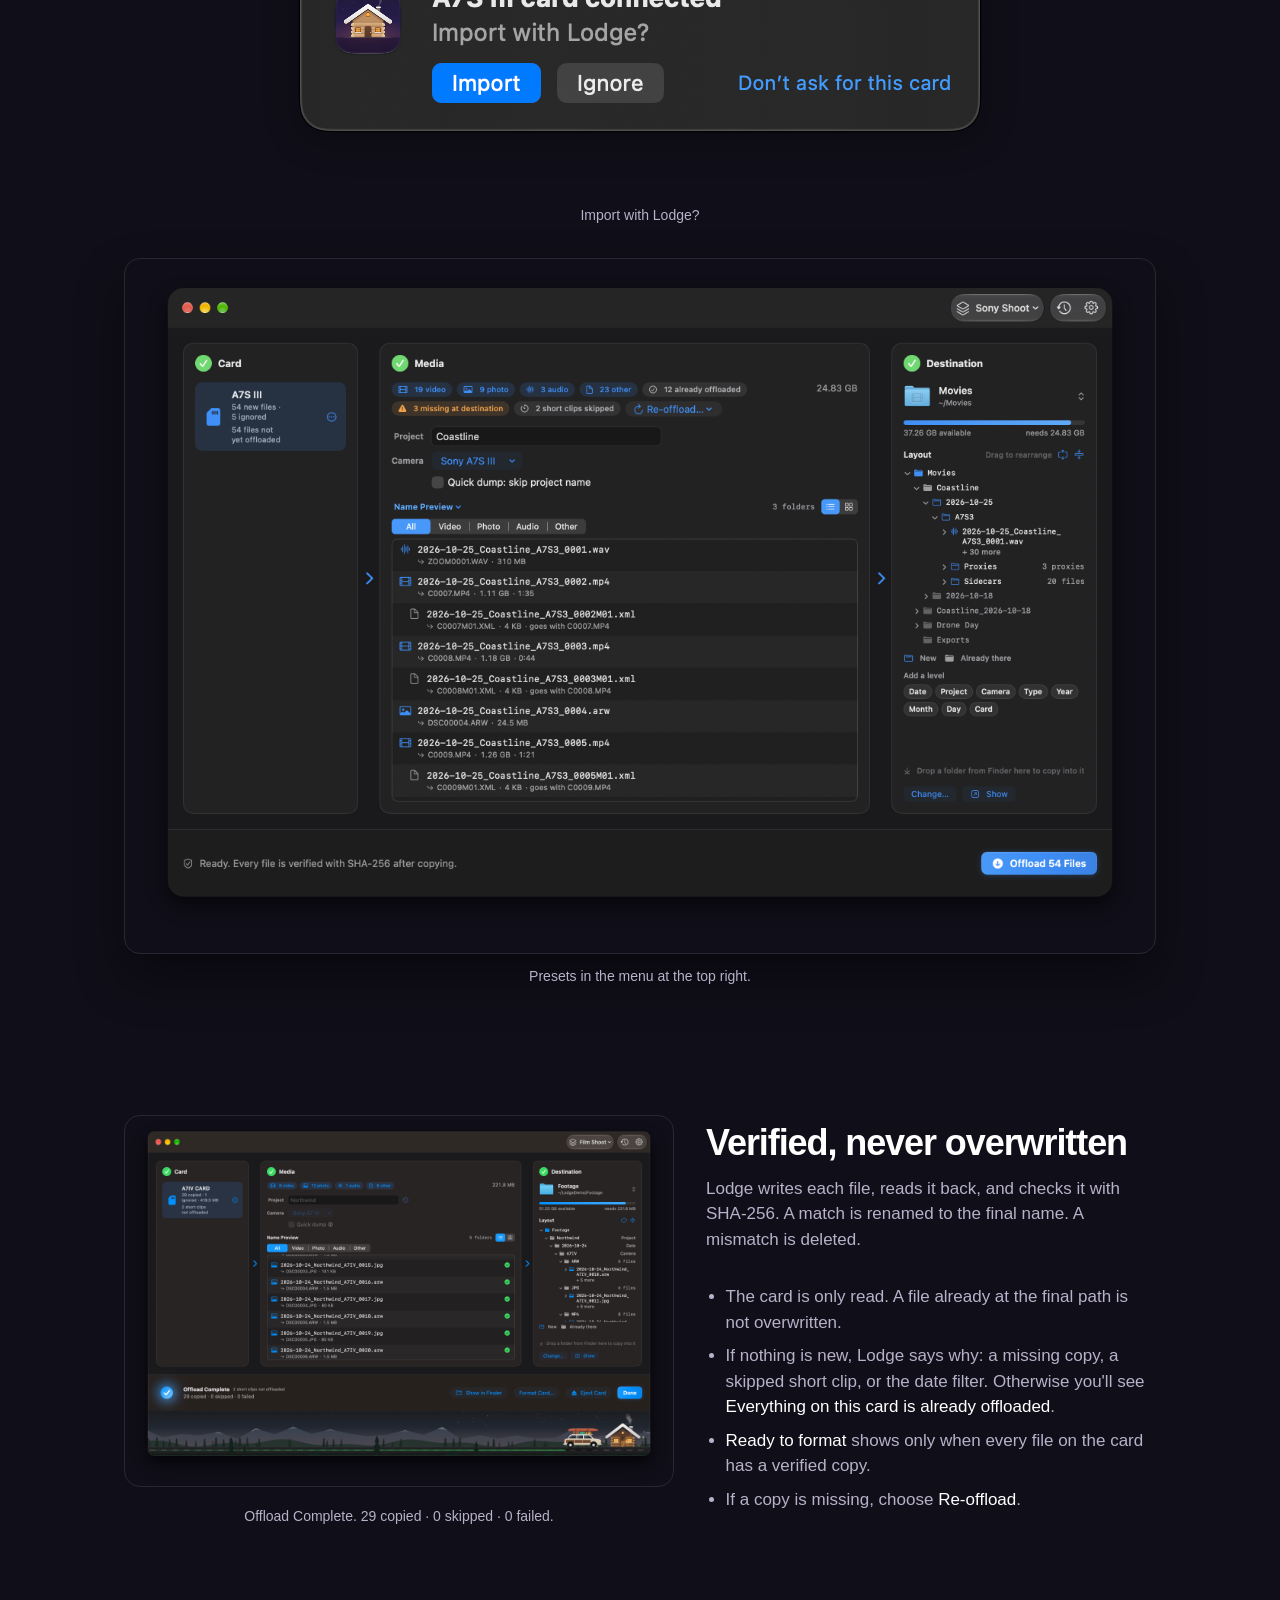
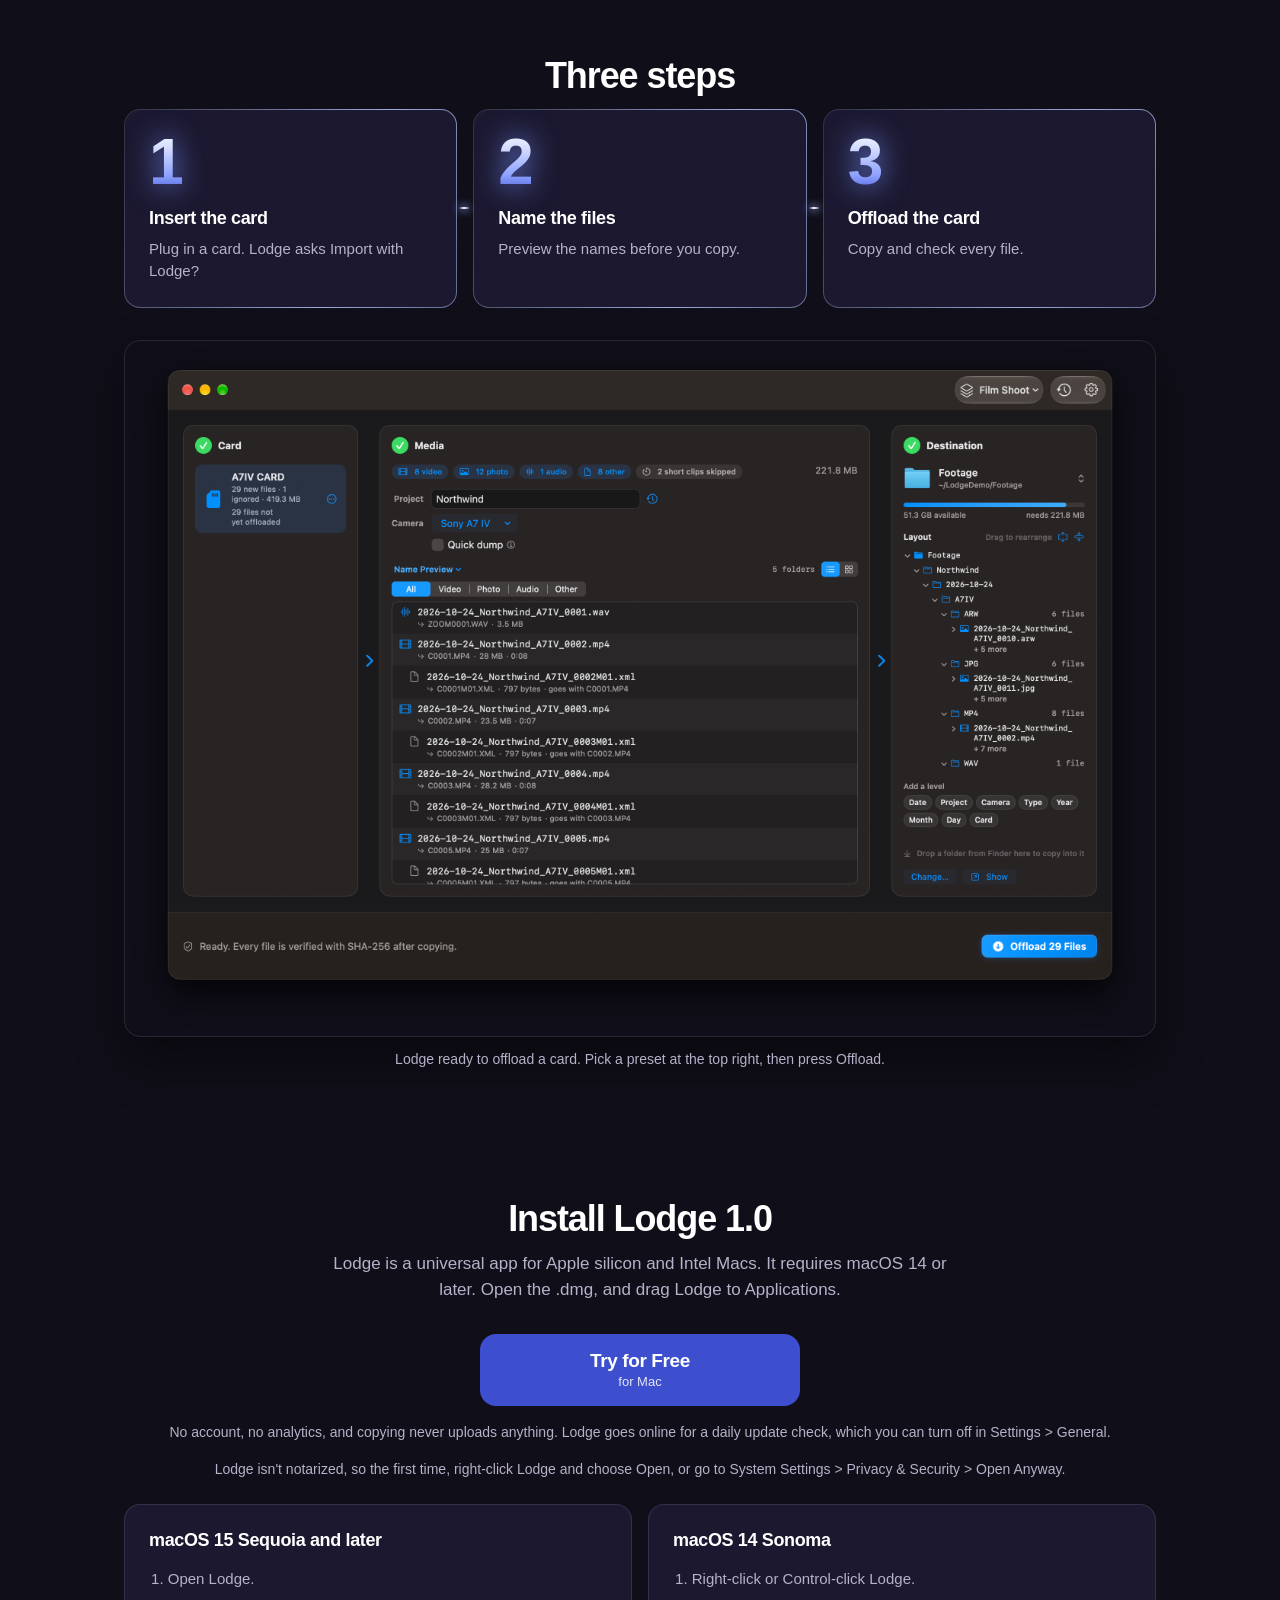
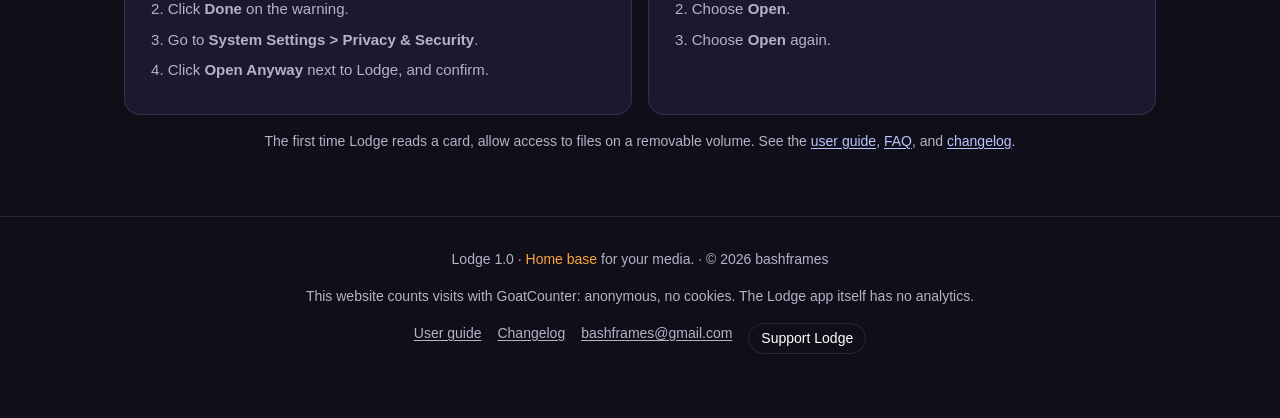
==== commit 7f811b84: "Remove Verified from the top navigation. The link is gone on every docs page. The verified section o" ====
--- a/docs/index.html
+++ b/docs/index.html
@@ -635,11 +635,10 @@
       </a>
       <nav class="nav-links" aria-label="Primary">
         <a href="#features">Features</a>
-        <a href="#verified">Verified</a>
         <a href="#install">Install</a>
         <a class="guide" href="user-guide.html">User guide</a>
         <a href="changelog.html">Changelog</a>
-        <a class="download" href="https://bashfra.me/lodge-dmg" data-goatcounter-click="trial-download">Try for Free</a>
+        <a class="download" href="https://dl.bashfra.me/lodge/Lodge-1.0.dmg" data-goatcounter-click="lodge-dmg-download" data-goatcounter-title="Lodge DMG download">Try for Free</a>
       </nav>
     </div>
   </header>
@@ -654,7 +653,7 @@
         <h1><span class="accent">Home base</span> for your media.</h1>
         <p class="lede">Your folders, your names, every card.</p>
         <div class="actions">
-          <a class="trial" href="https://bashfra.me/lodge-dmg" data-goatcounter-click="trial-download"><span>Try for Free</span><small>for Mac</small></a>
+          <a class="trial" href="https://dl.bashfra.me/lodge/Lodge-1.0.dmg" data-goatcounter-click="lodge-dmg-download" data-goatcounter-title="Lodge DMG download"><span>Try for Free</span><small>for Mac</small></a>
           <a class="button secondary" href="getting-started.html">Getting started</a>
         </div>
         <p class="pay">3-day trial, then $10 once.</p>
@@ -799,7 +798,7 @@
       <div class="wrap">
         <h2>Install Lodge 1.0</h2>
         <p class="section-intro">Lodge is a universal app for Apple silicon and Intel Macs. It requires macOS 14 or later. Open the .dmg, and drag Lodge to Applications.</p>
-        <p class="download-row"><a class="trial" href="https://bashfra.me/lodge-dmg" data-goatcounter-click="trial-download"><span>Try for Free</span><small>for Mac</small></a></p>
+        <p class="download-row"><a class="trial" href="https://dl.bashfra.me/lodge/Lodge-1.0.dmg" data-goatcounter-click="lodge-dmg-download" data-goatcounter-title="Lodge DMG download"><span>Try for Free</span><small>for Mac</small></a></p>
         <p class="note">No account, no analytics, and copying never uploads anything. Lodge goes online for a daily update check, which you can turn off in Settings &gt; General.</p>
         <p class="note">Lodge isn't notarized, so the first time, right-click Lodge and choose Open, or go to System Settings &gt; Privacy &amp; Security &gt; Open Anyway.</p>
         <div class="install-grid">
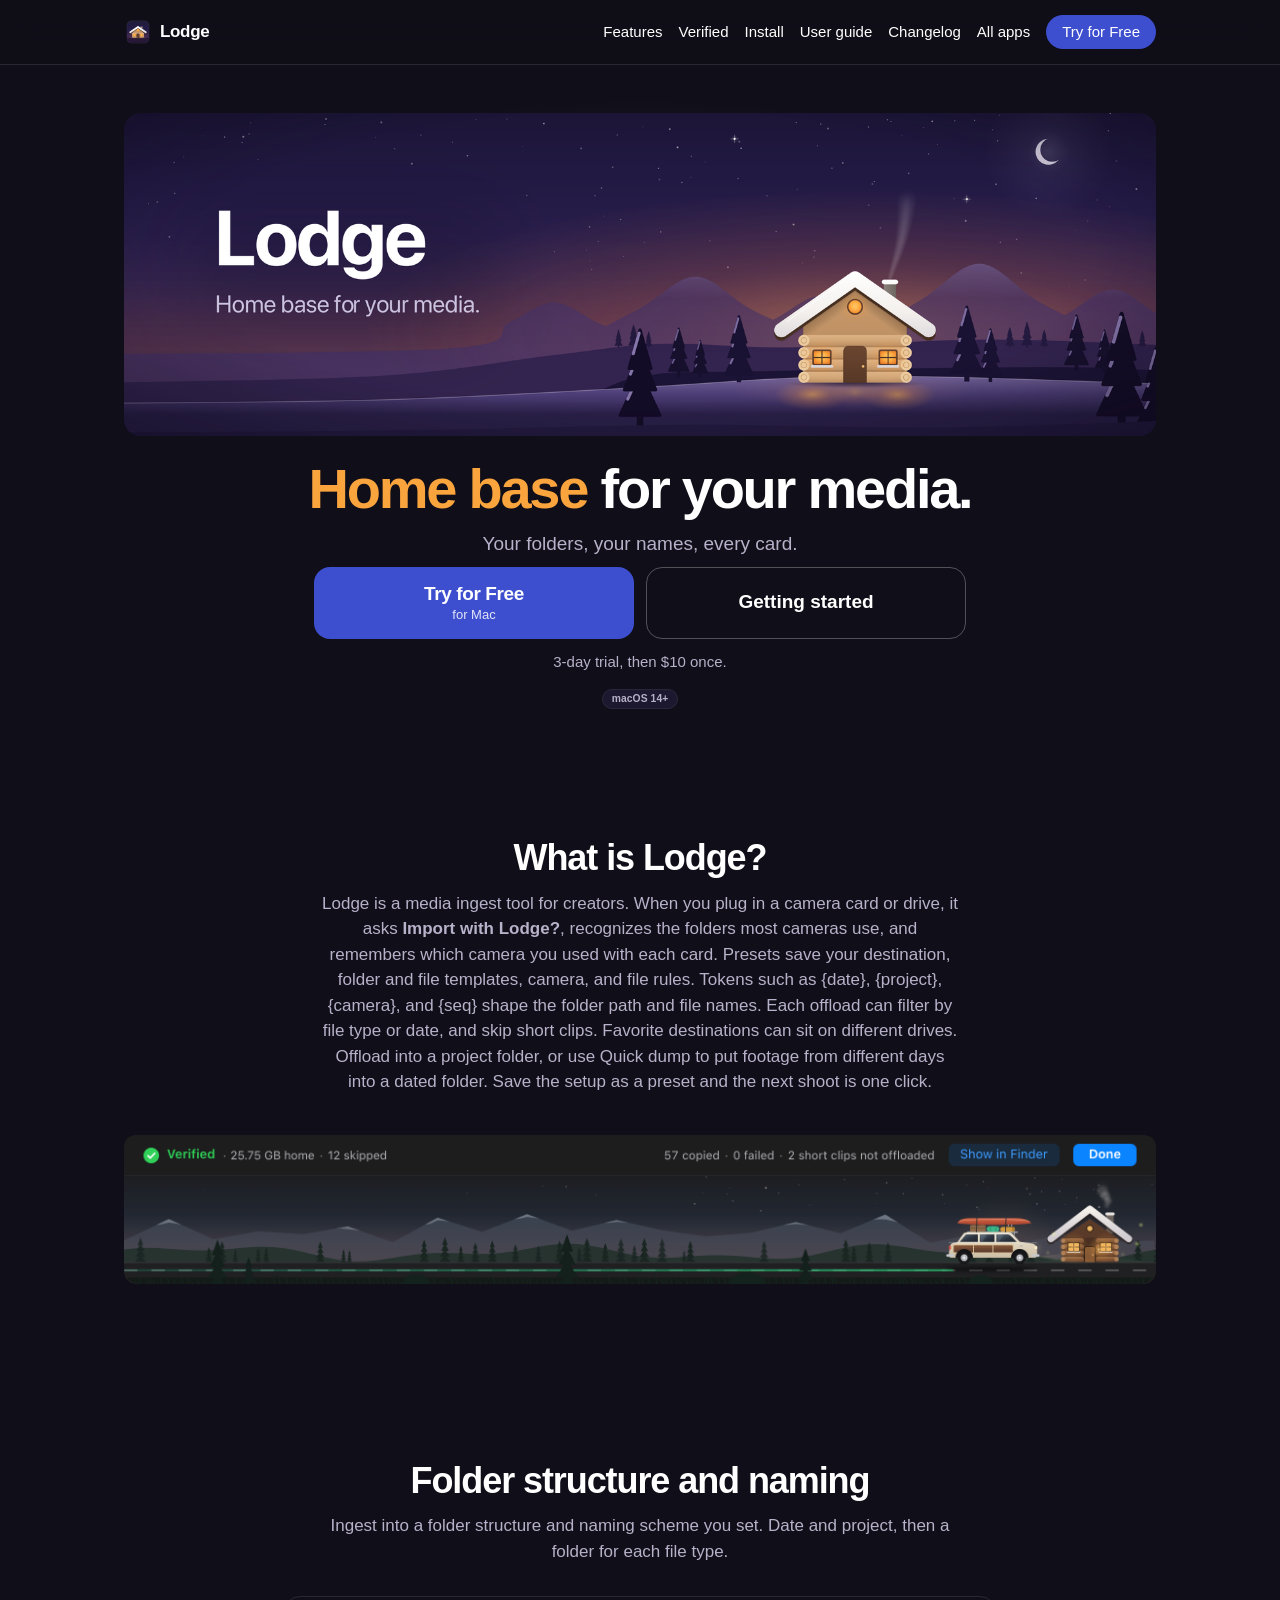
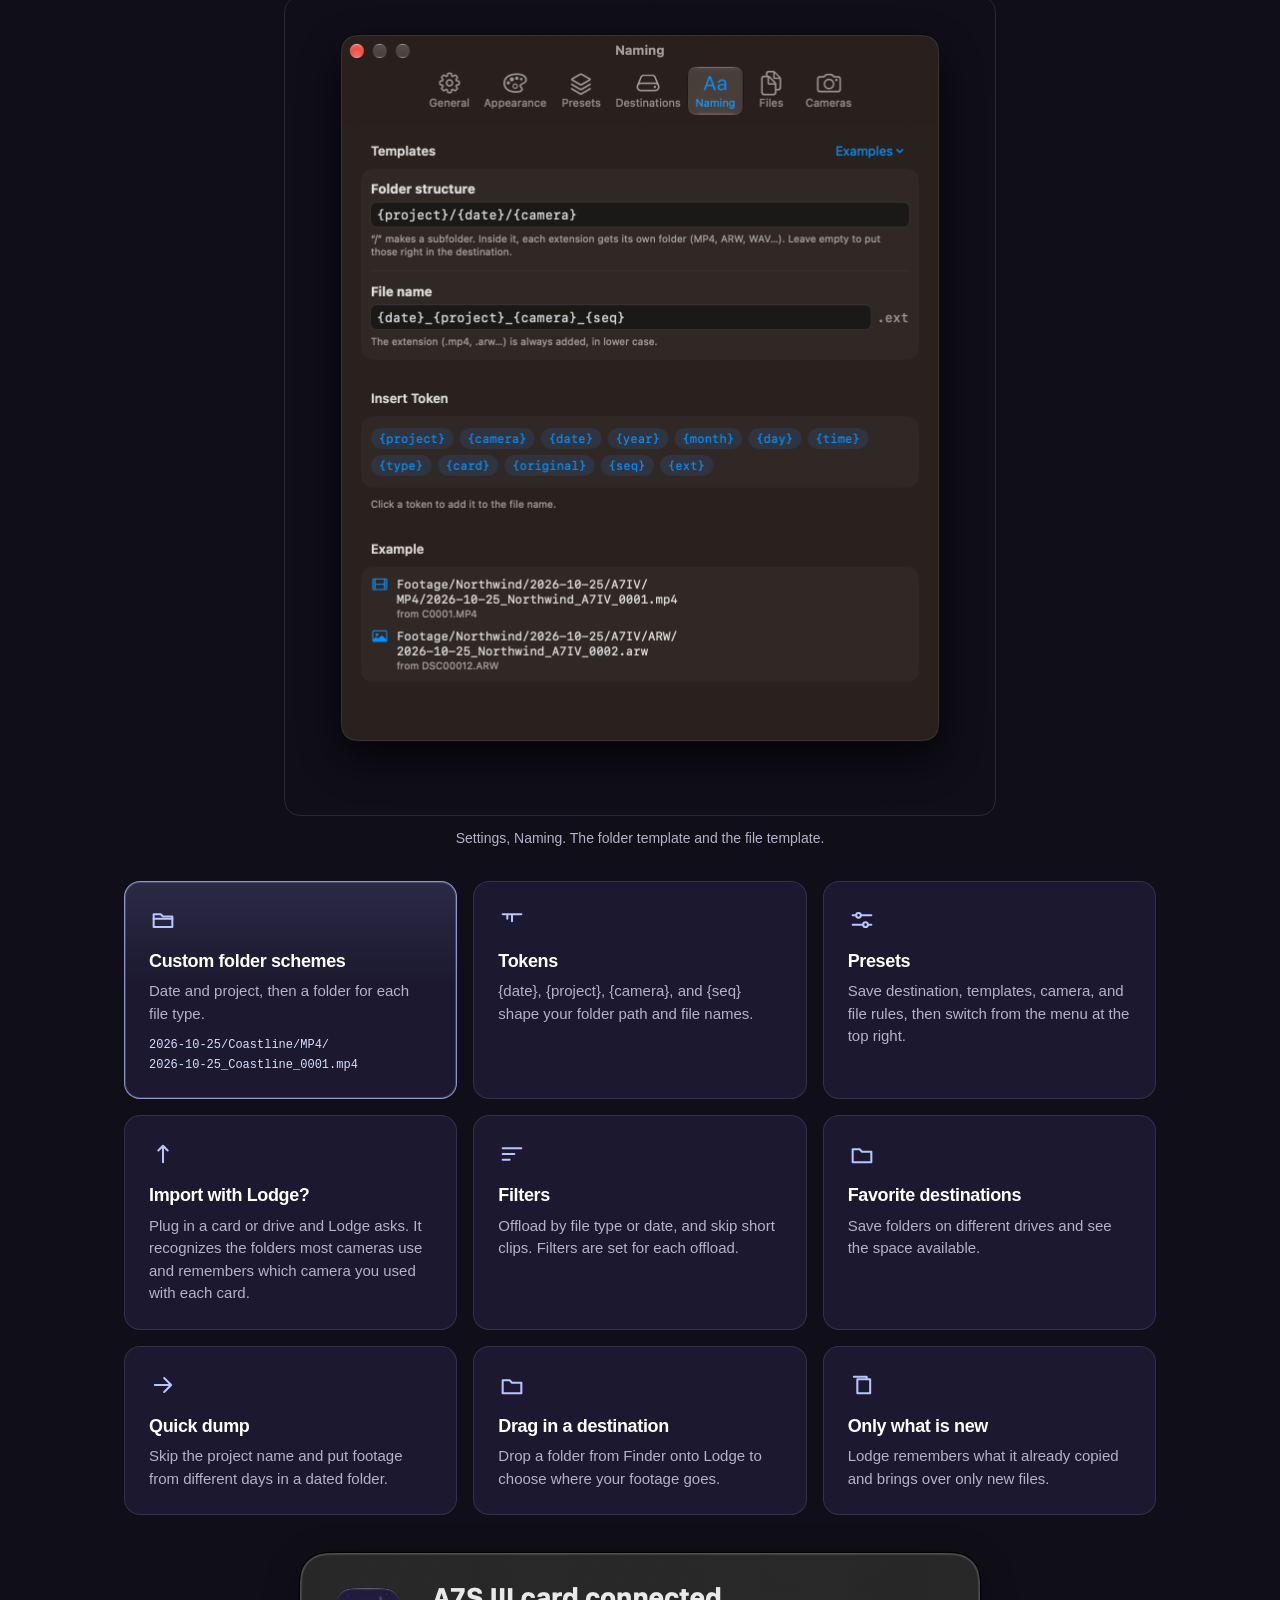
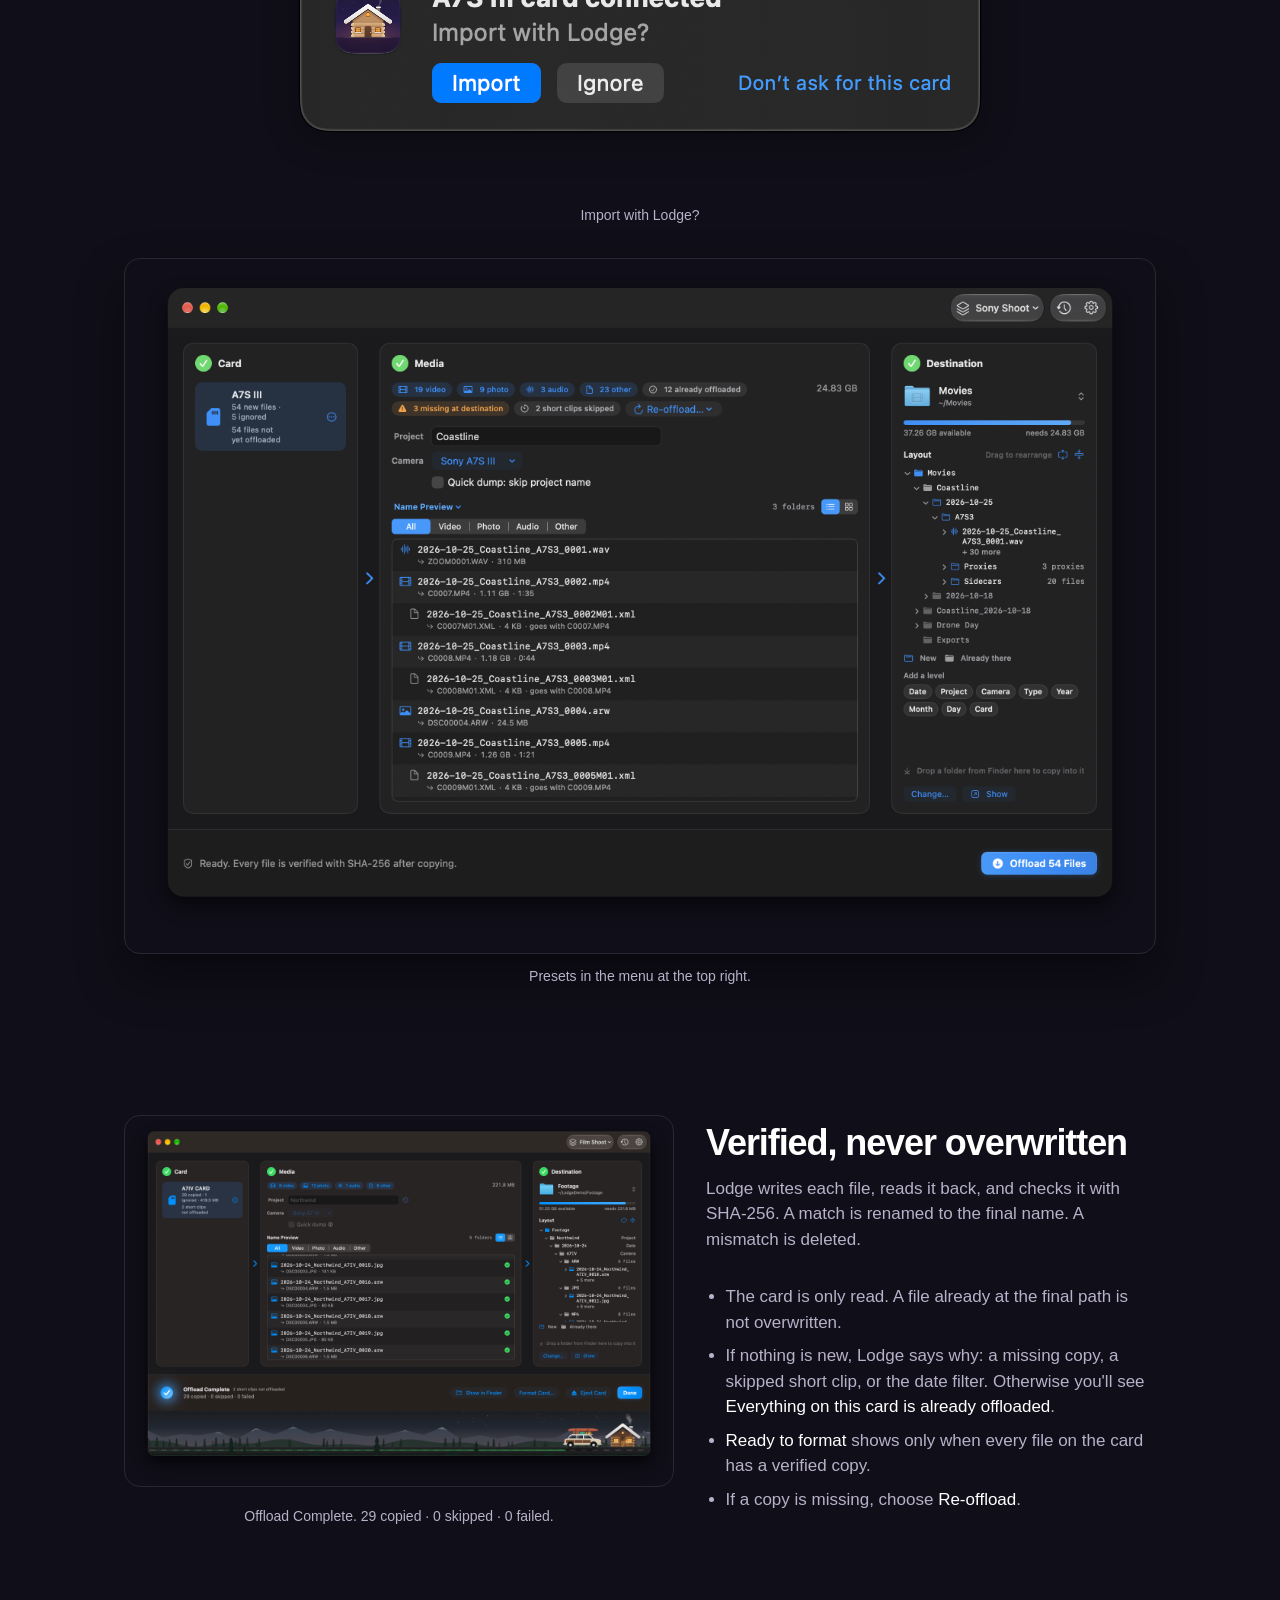
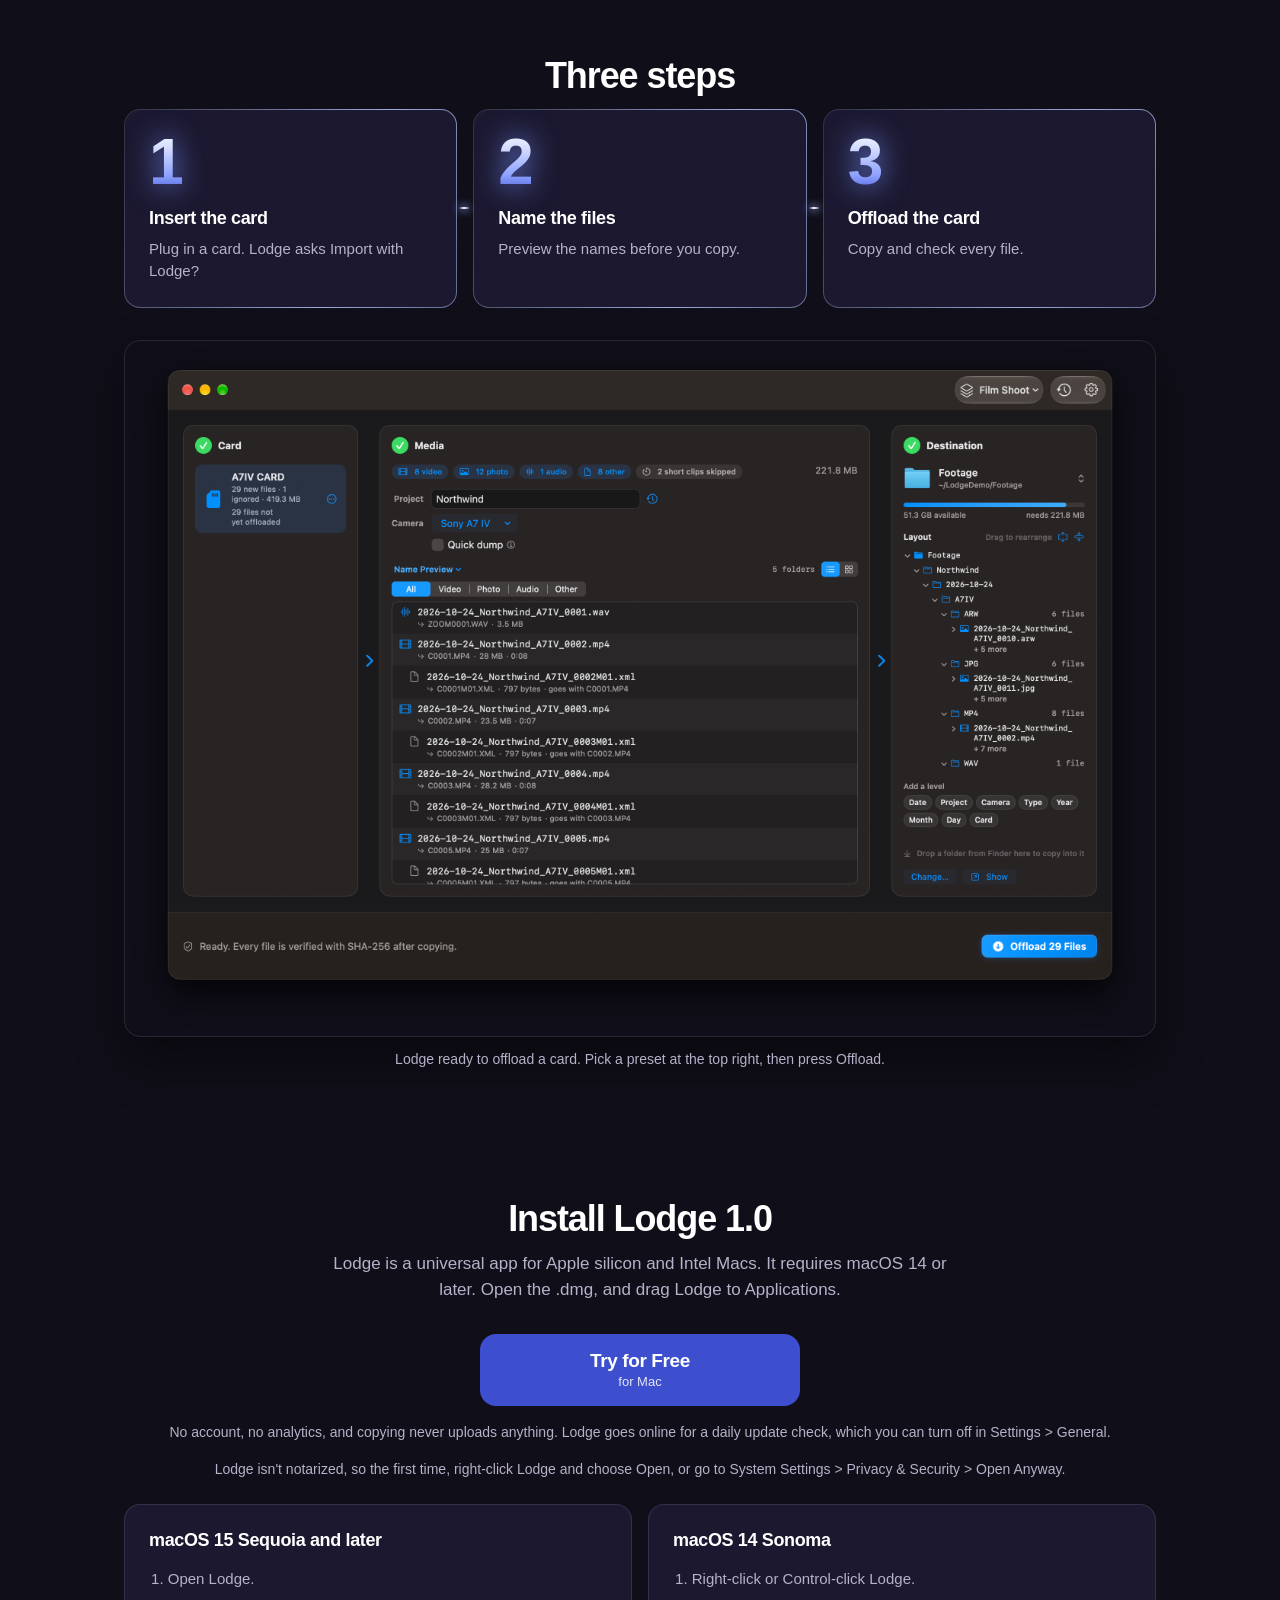
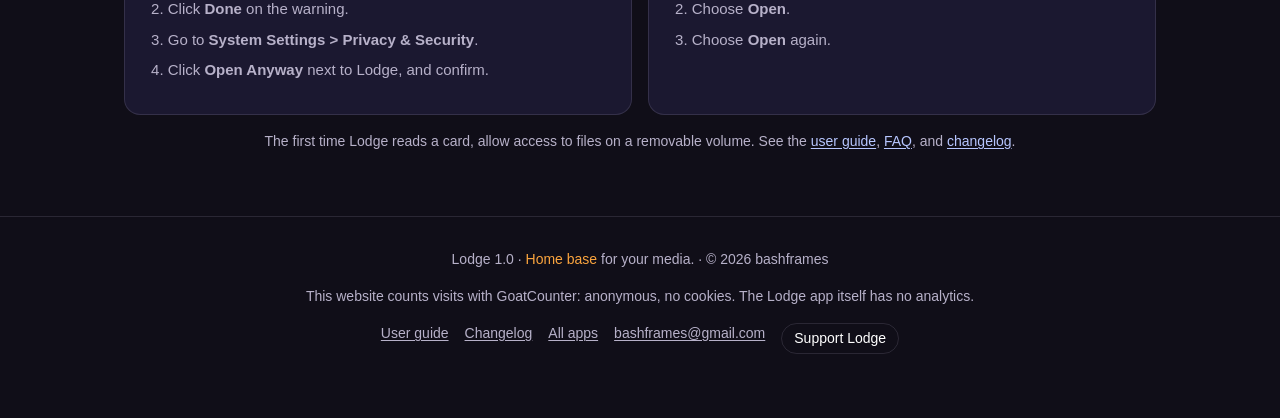
==== commit defe7a3a: "Add an All apps link to the nav and footer. Every docs page points at https://bashfra.me/apps/. The " ====
--- a/docs/index.html
+++ b/docs/index.html
@@ -602,8 +602,10 @@
       .wrap { padding-inline: var(--space-4); }
       .features { grid-template-columns: 1fr; }
       .nav-inner { flex-wrap: nowrap; min-height: 56px; }
-      .nav-links { flex-wrap: nowrap; }
-      .nav-links a:not(.download):not(.guide) { display: none; }
+      .nav-links { flex-wrap: nowrap; gap: var(--space-2) var(--space-3); }
+      .nav-links a { white-space: nowrap; }
+      .nav-links .download { padding-inline: var(--space-3); }
+      .nav-links a:not(.download):not(.guide):not(.apps) { display: none; }
     }
     @media (prefers-reduced-motion: reduce) {
       html { scroll-behavior: auto; }
@@ -635,9 +637,11 @@
       </a>
       <nav class="nav-links" aria-label="Primary">
         <a href="#features">Features</a>
+        <a href="#verified">Verified</a>
         <a href="#install">Install</a>
         <a class="guide" href="user-guide.html">User guide</a>
         <a href="changelog.html">Changelog</a>
+        <a class="apps" href="https://bashfra.me/apps/">All apps</a>
         <a class="download" href="https://dl.bashfra.me/lodge/Lodge-1.0.dmg" data-goatcounter-click="lodge-dmg-download" data-goatcounter-title="Lodge DMG download">Try for Free</a>
       </nav>
     </div>
@@ -832,6 +836,7 @@
       <nav aria-label="Footer">
         <a class="guide" href="user-guide.html">User guide</a>
         <a href="changelog.html">Changelog</a>
+        <a href="https://bashfra.me/apps/">All apps</a>
         <a href="mailto:bashframes@gmail.com">bashframes@gmail.com</a>
         <a class="support" href="https://ko-fi.com/bashframes">Support Lodge</a>
       </nav>
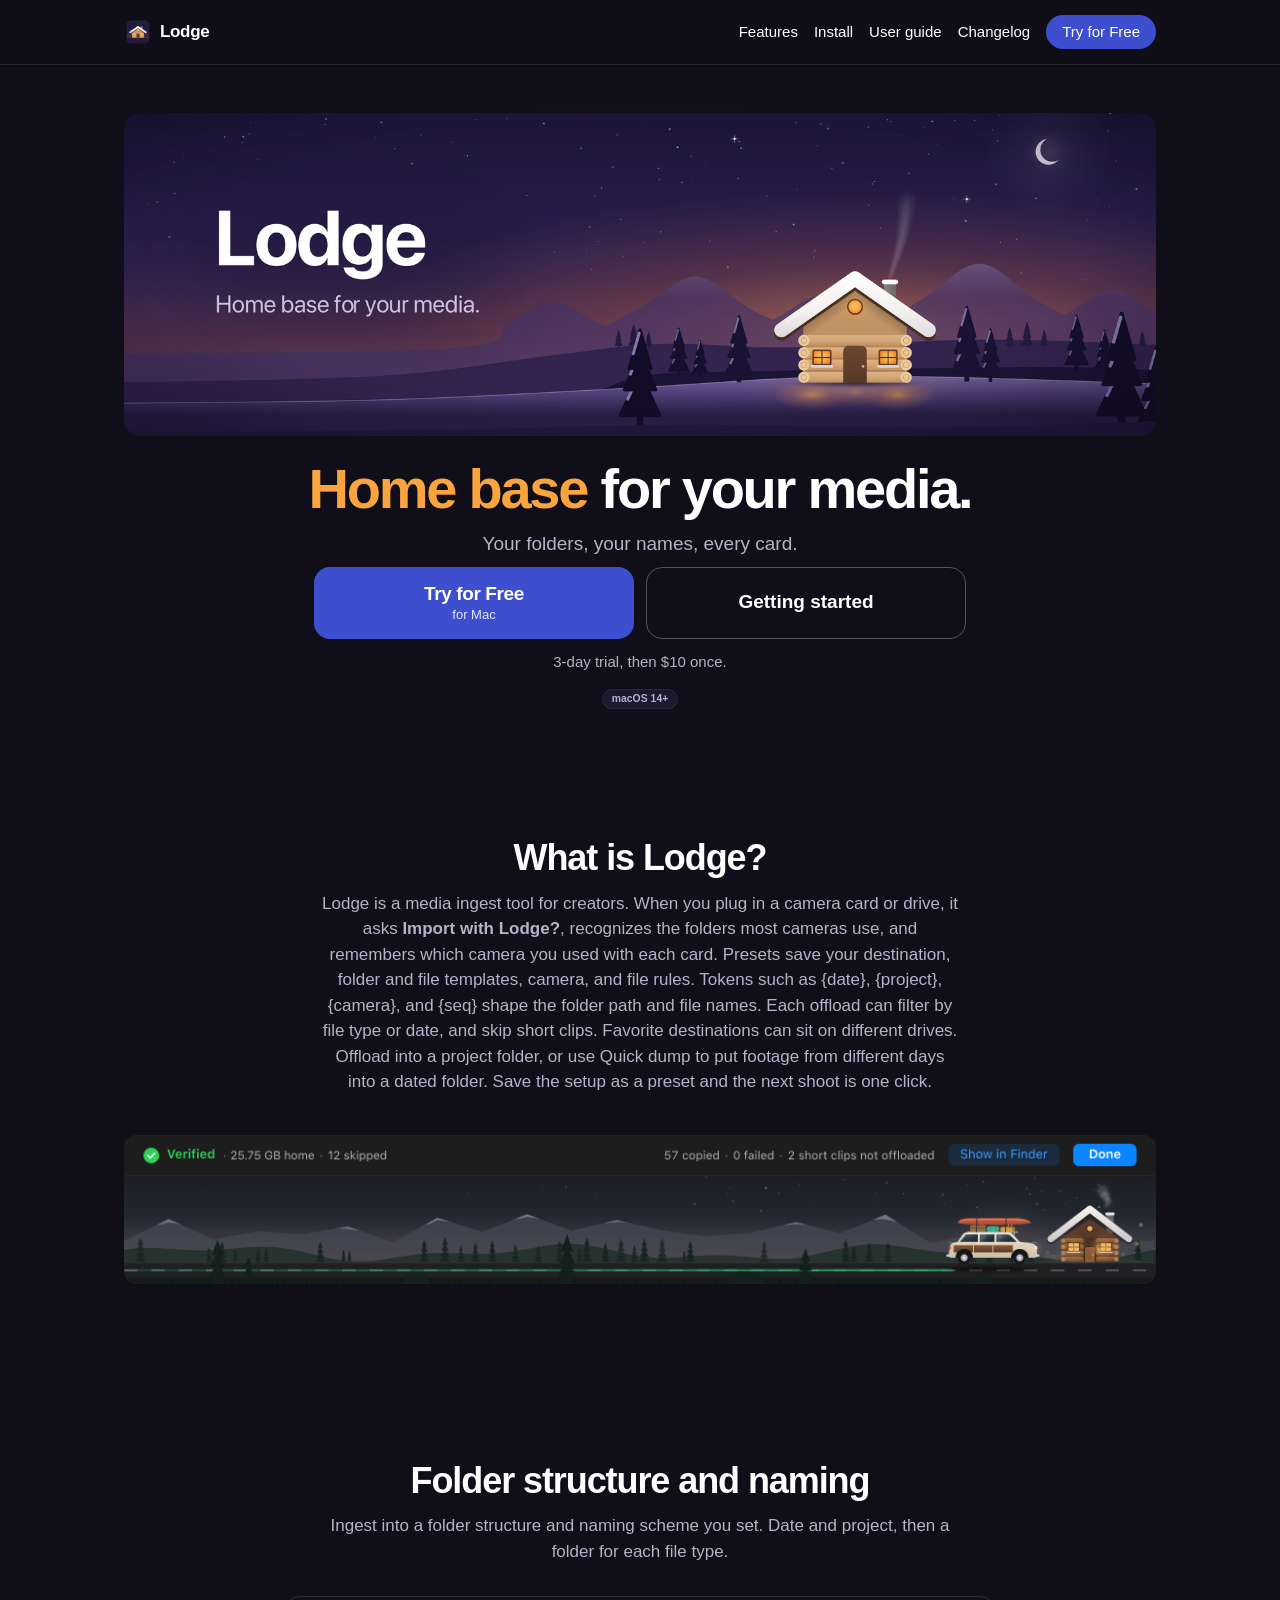
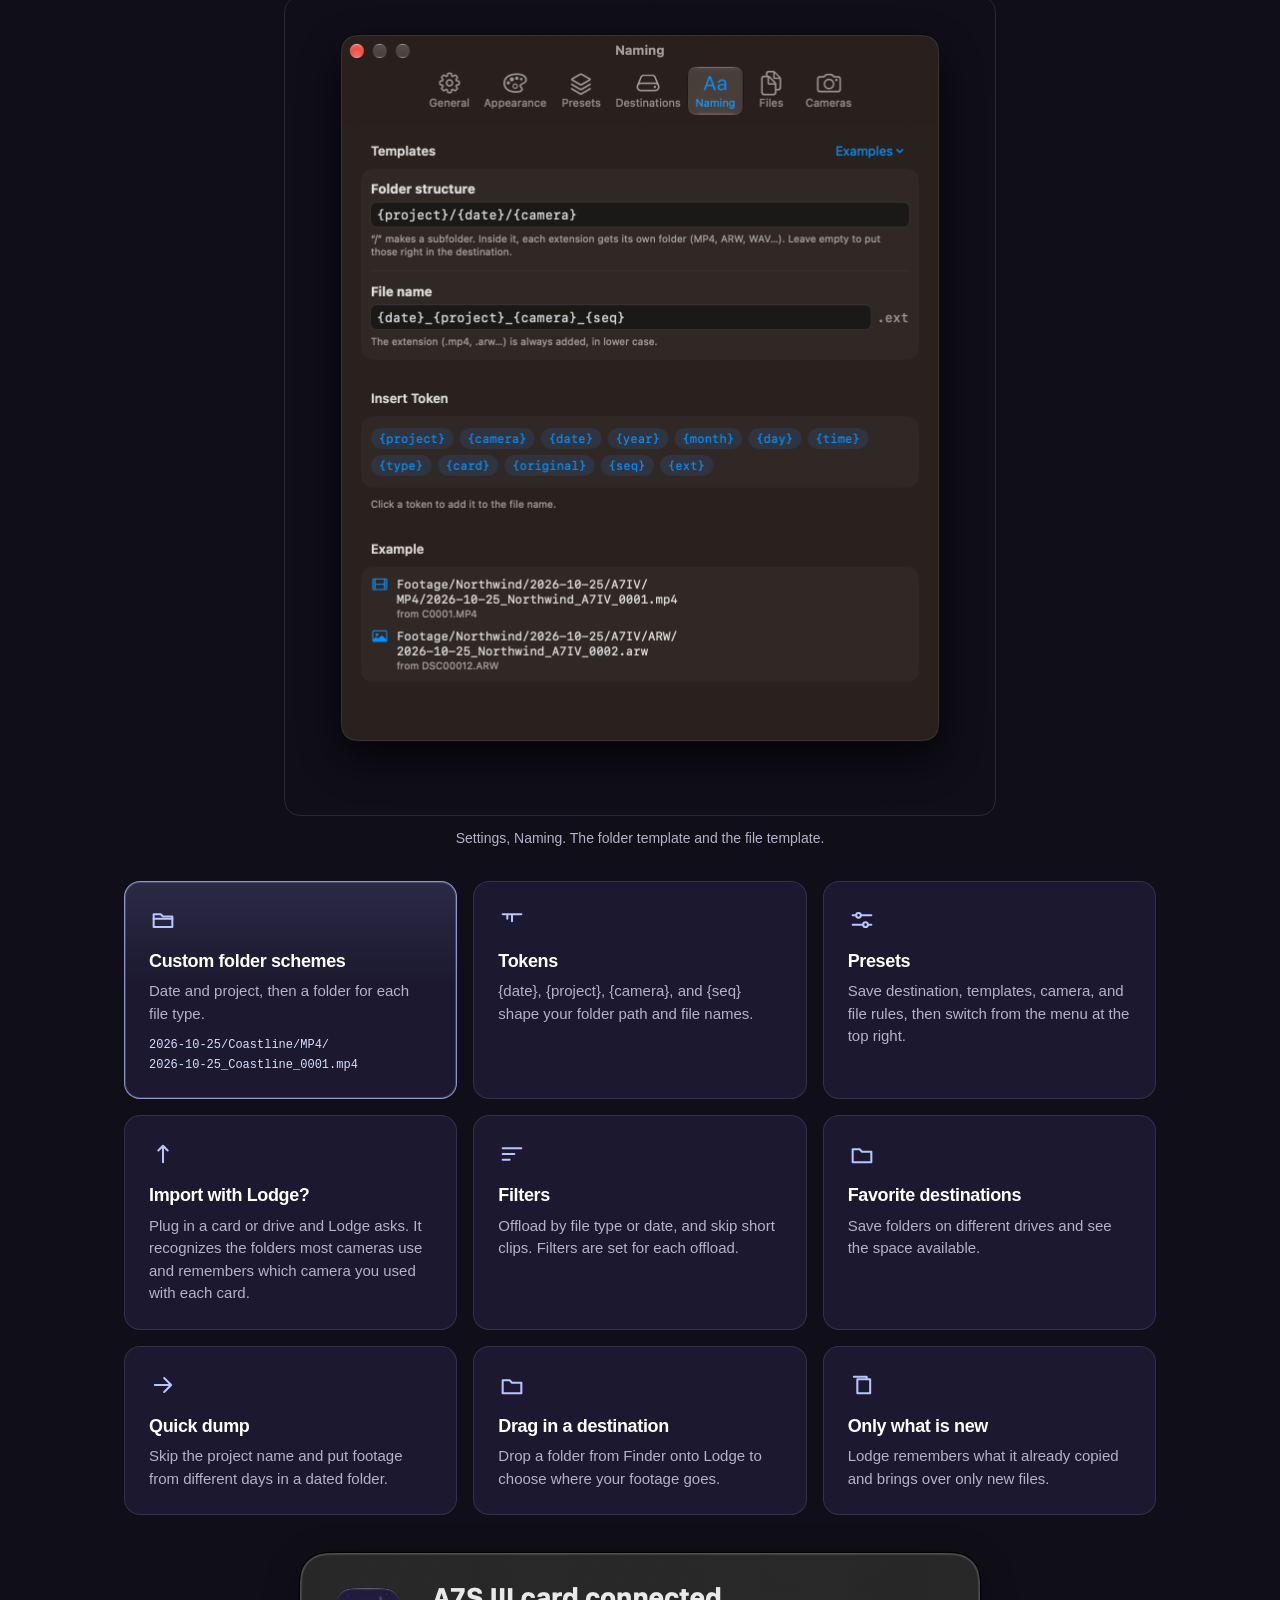
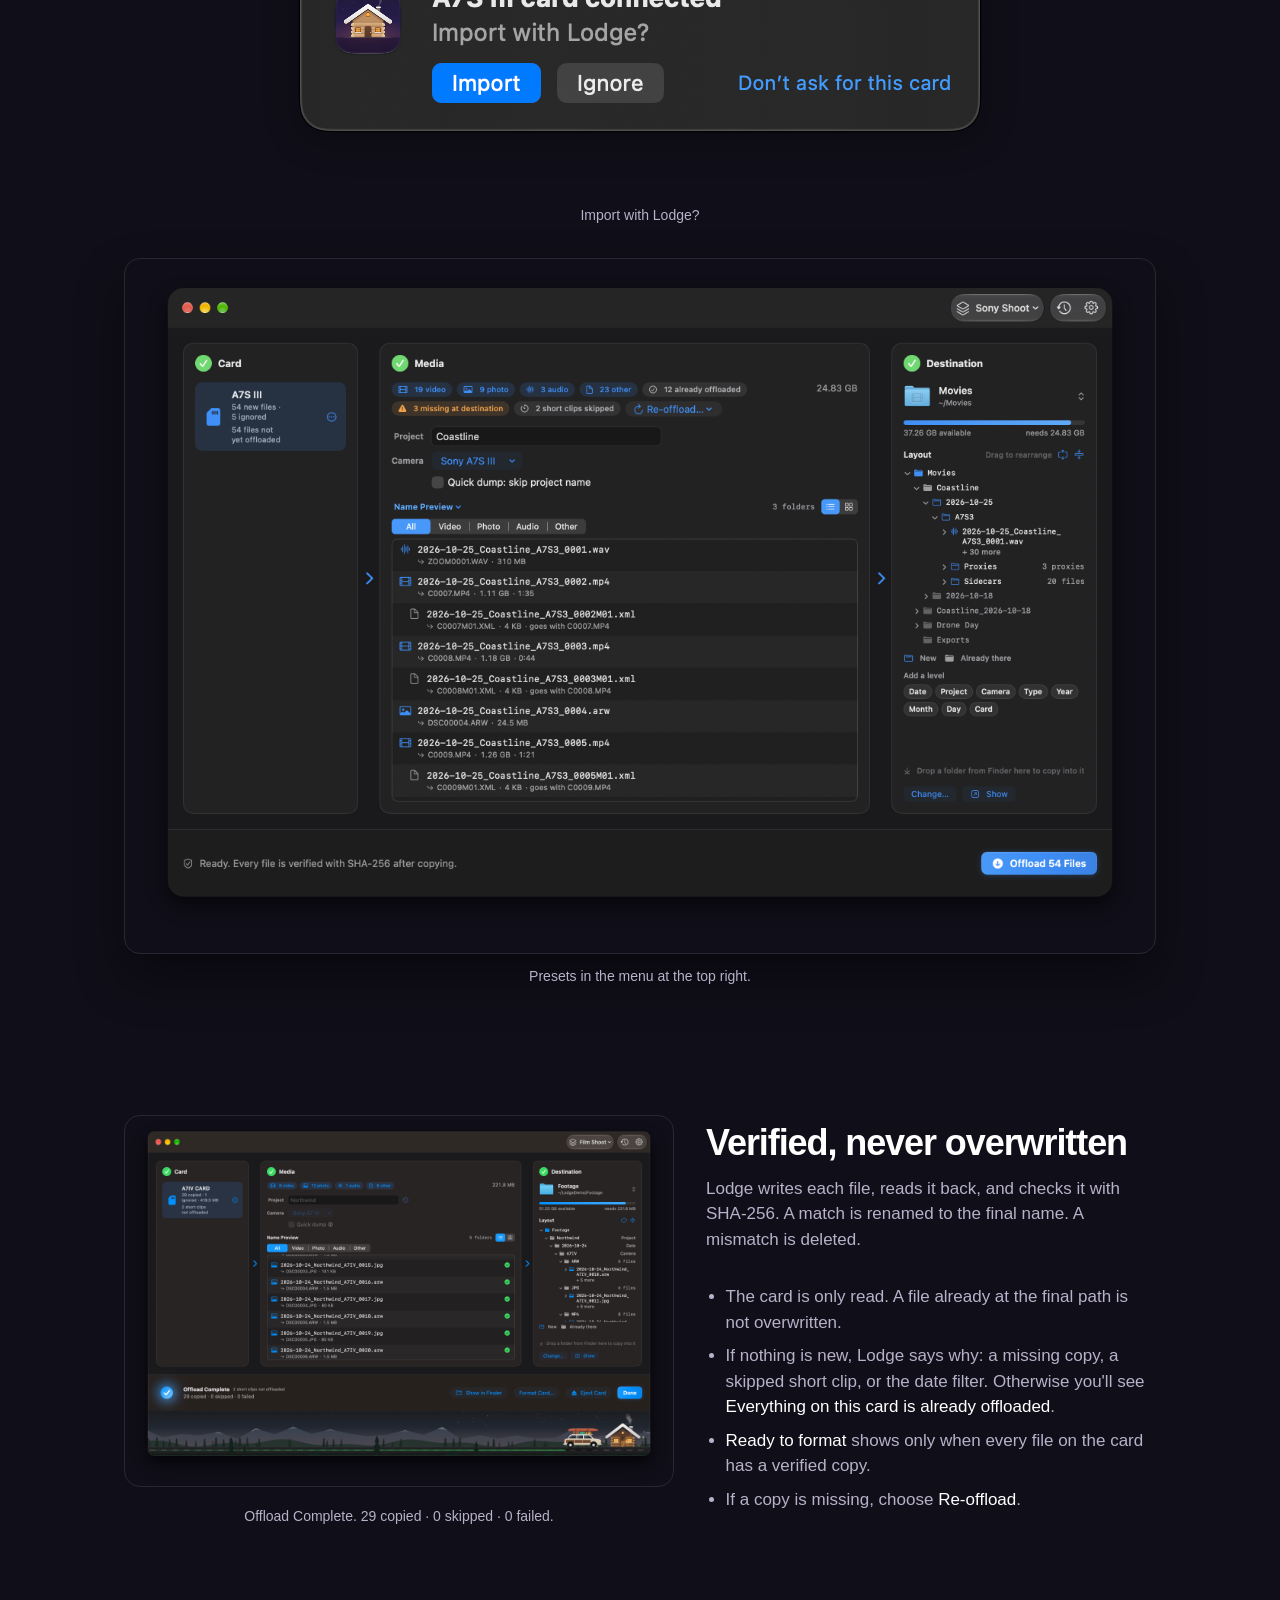
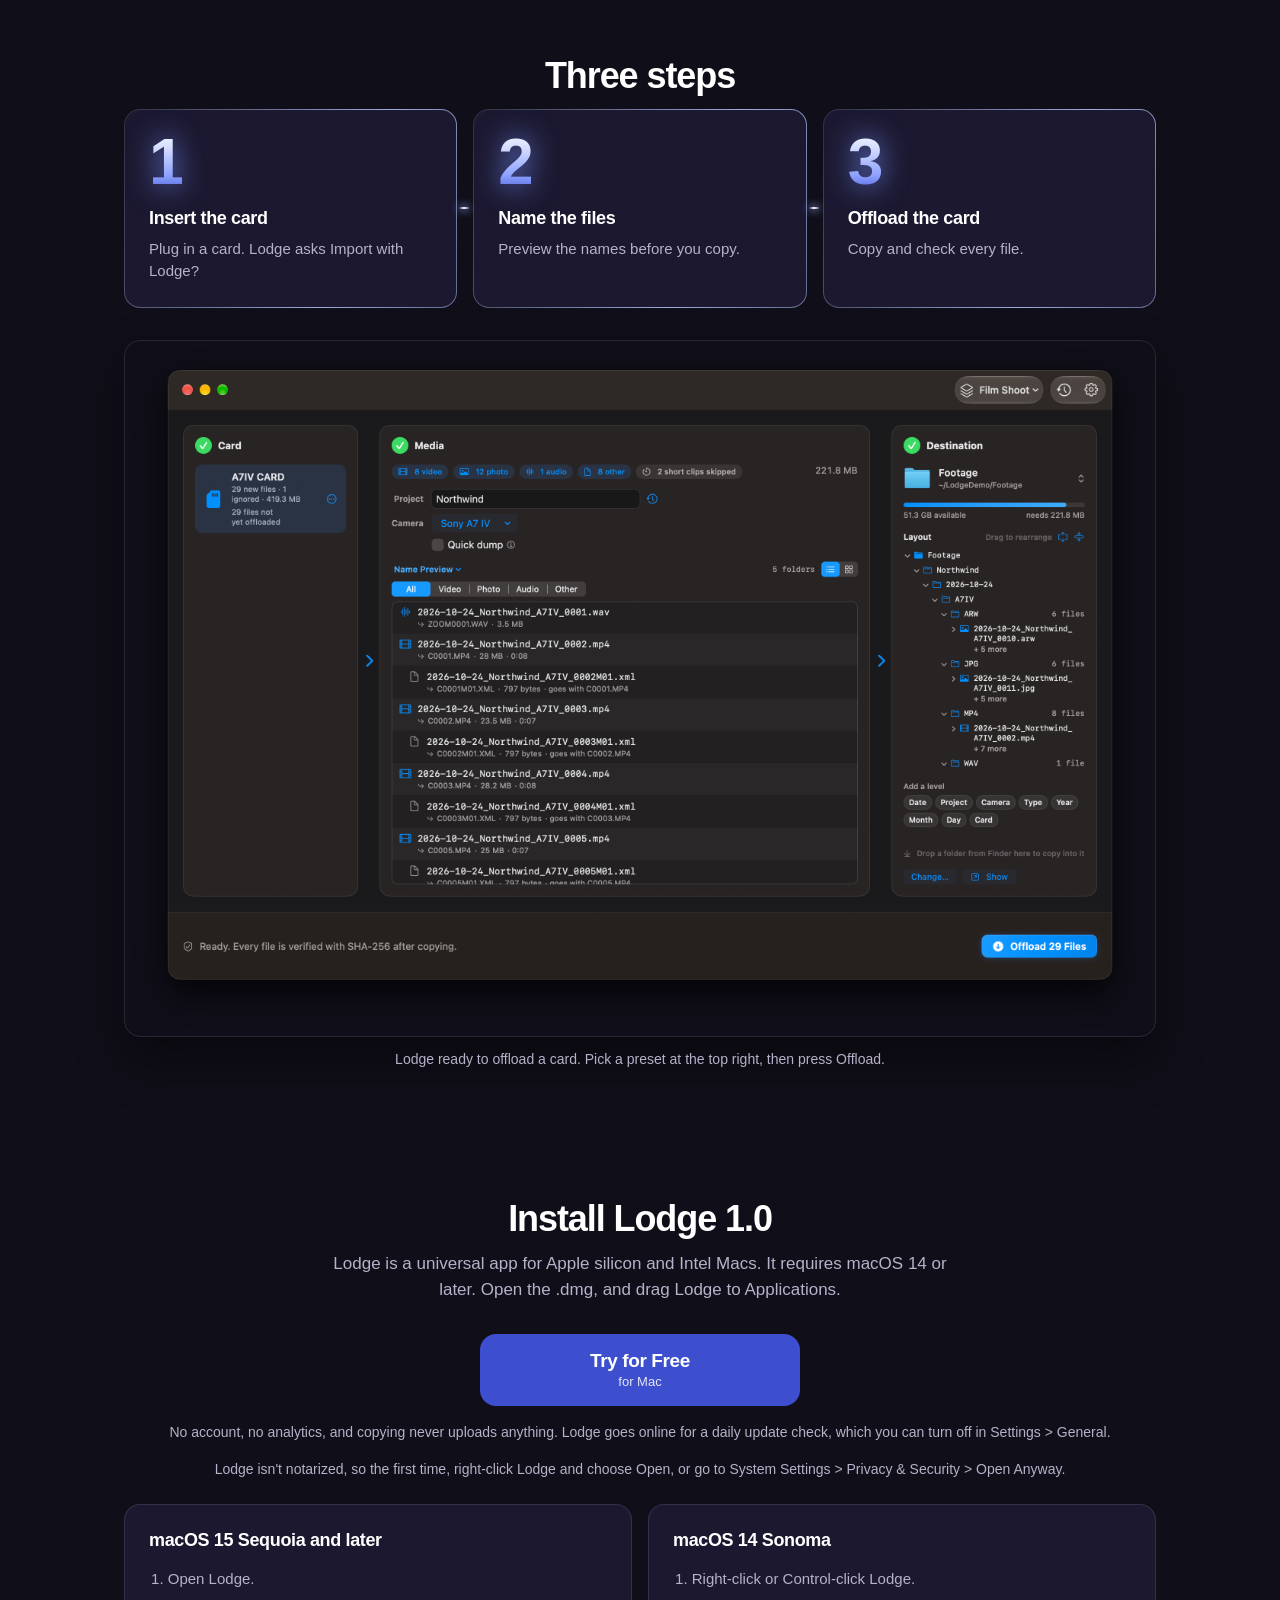
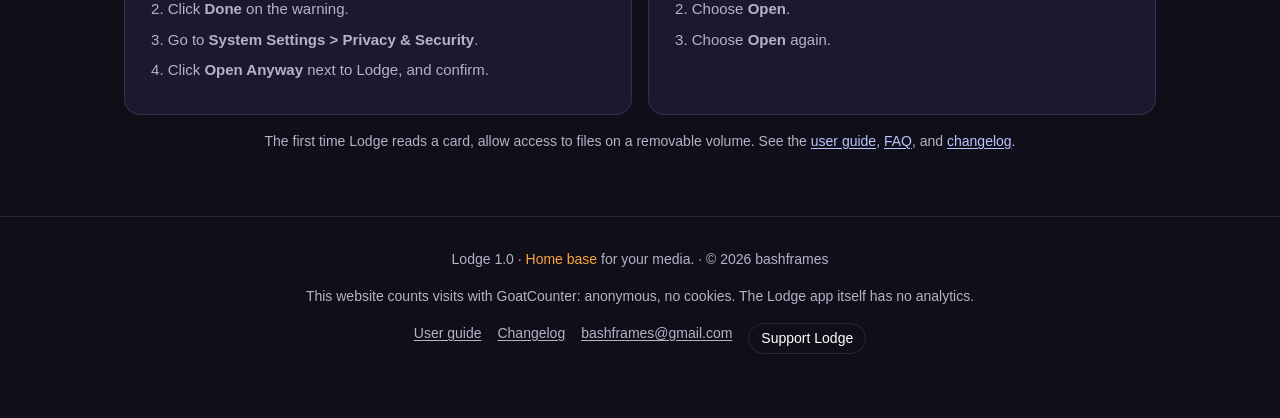
==== commit 12a60455: "Remove Verified from the top navigation. (#37) The link is gone on every docs page. The verified sec" ====
--- a/docs/index.html
+++ b/docs/index.html
@@ -602,10 +602,8 @@
       .wrap { padding-inline: var(--space-4); }
       .features { grid-template-columns: 1fr; }
       .nav-inner { flex-wrap: nowrap; min-height: 56px; }
-      .nav-links { flex-wrap: nowrap; gap: var(--space-2) var(--space-3); }
-      .nav-links a { white-space: nowrap; }
-      .nav-links .download { padding-inline: var(--space-3); }
-      .nav-links a:not(.download):not(.guide):not(.apps) { display: none; }
+      .nav-links { flex-wrap: nowrap; }
+      .nav-links a:not(.download):not(.guide) { display: none; }
     }
     @media (prefers-reduced-motion: reduce) {
       html { scroll-behavior: auto; }
@@ -637,11 +635,9 @@
       </a>
       <nav class="nav-links" aria-label="Primary">
         <a href="#features">Features</a>
-        <a href="#verified">Verified</a>
         <a href="#install">Install</a>
         <a class="guide" href="user-guide.html">User guide</a>
         <a href="changelog.html">Changelog</a>
-        <a class="apps" href="https://bashfra.me/apps/">All apps</a>
         <a class="download" href="https://dl.bashfra.me/lodge/Lodge-1.0.dmg" data-goatcounter-click="lodge-dmg-download" data-goatcounter-title="Lodge DMG download">Try for Free</a>
       </nav>
     </div>
@@ -836,7 +832,6 @@
       <nav aria-label="Footer">
         <a class="guide" href="user-guide.html">User guide</a>
         <a href="changelog.html">Changelog</a>
-        <a href="https://bashfra.me/apps/">All apps</a>
         <a href="mailto:bashframes@gmail.com">bashframes@gmail.com</a>
         <a class="support" href="https://ko-fi.com/bashframes">Support Lodge</a>
       </nav>
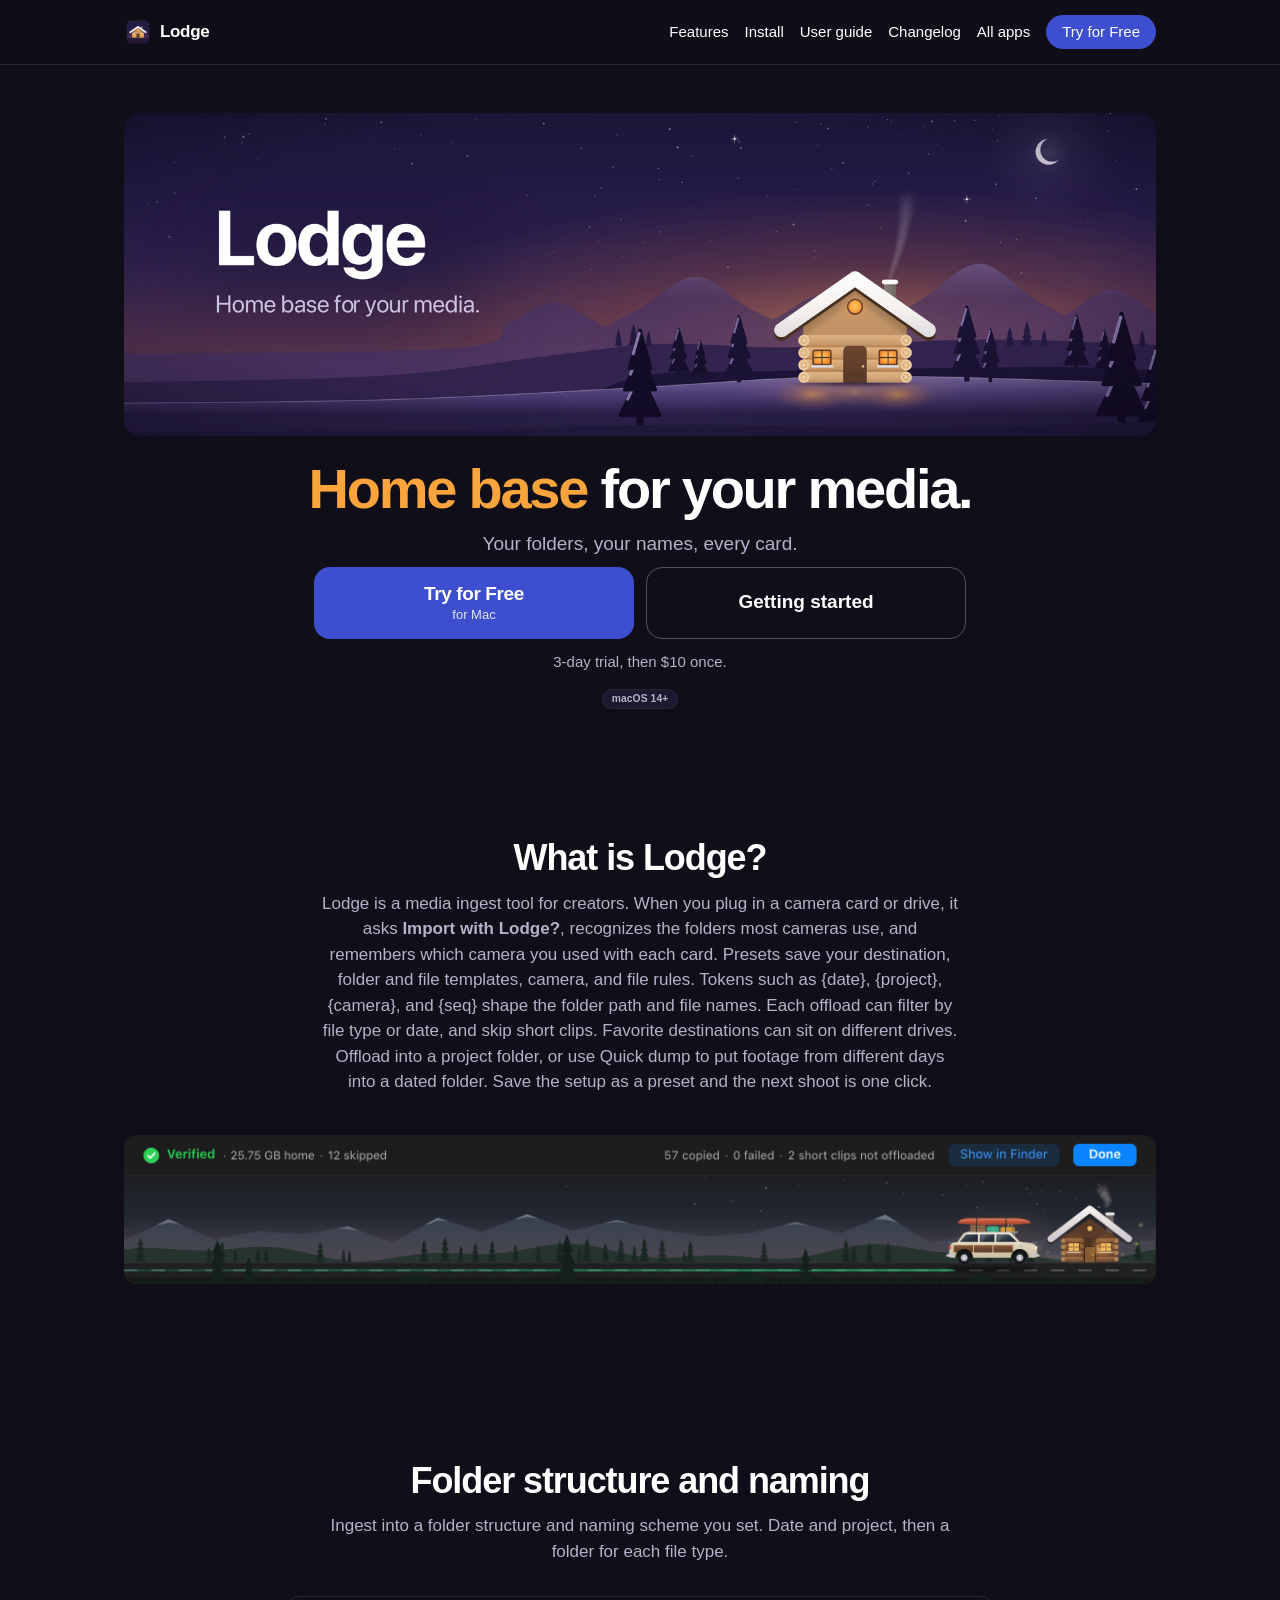
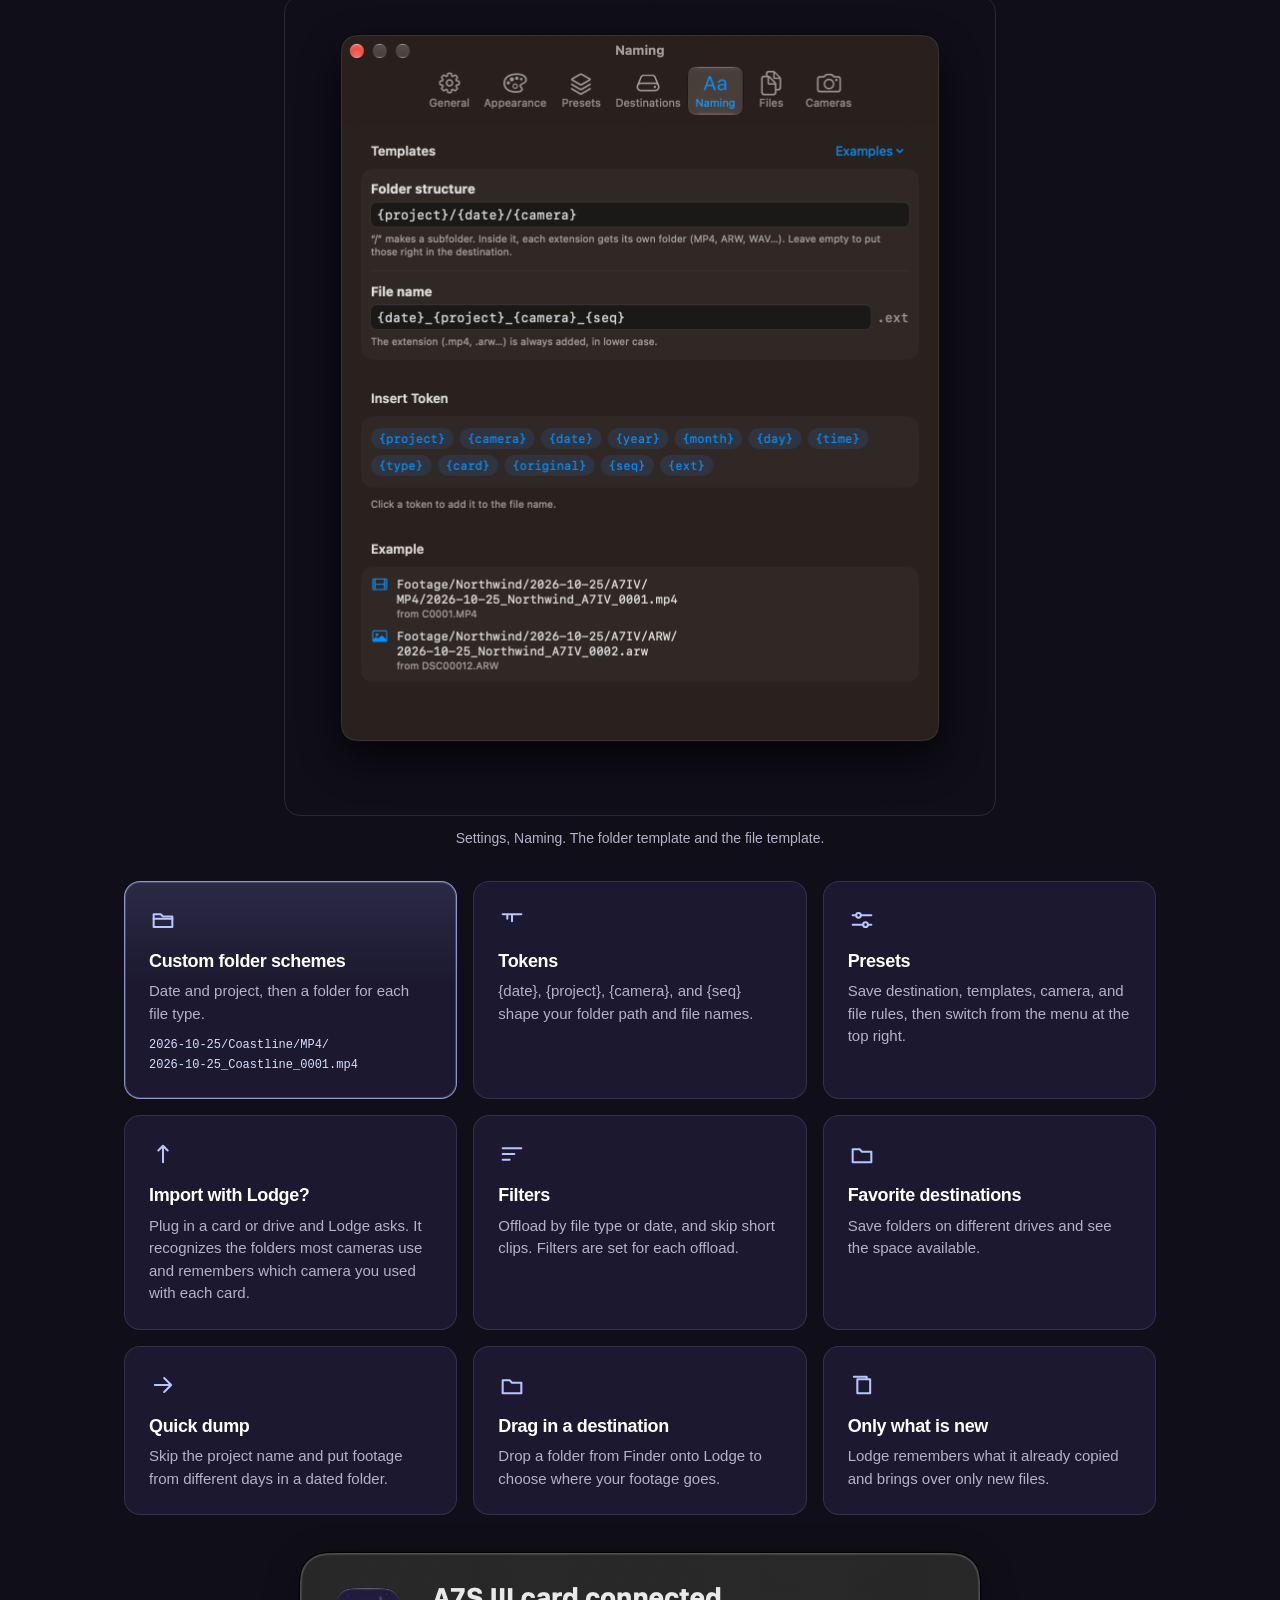
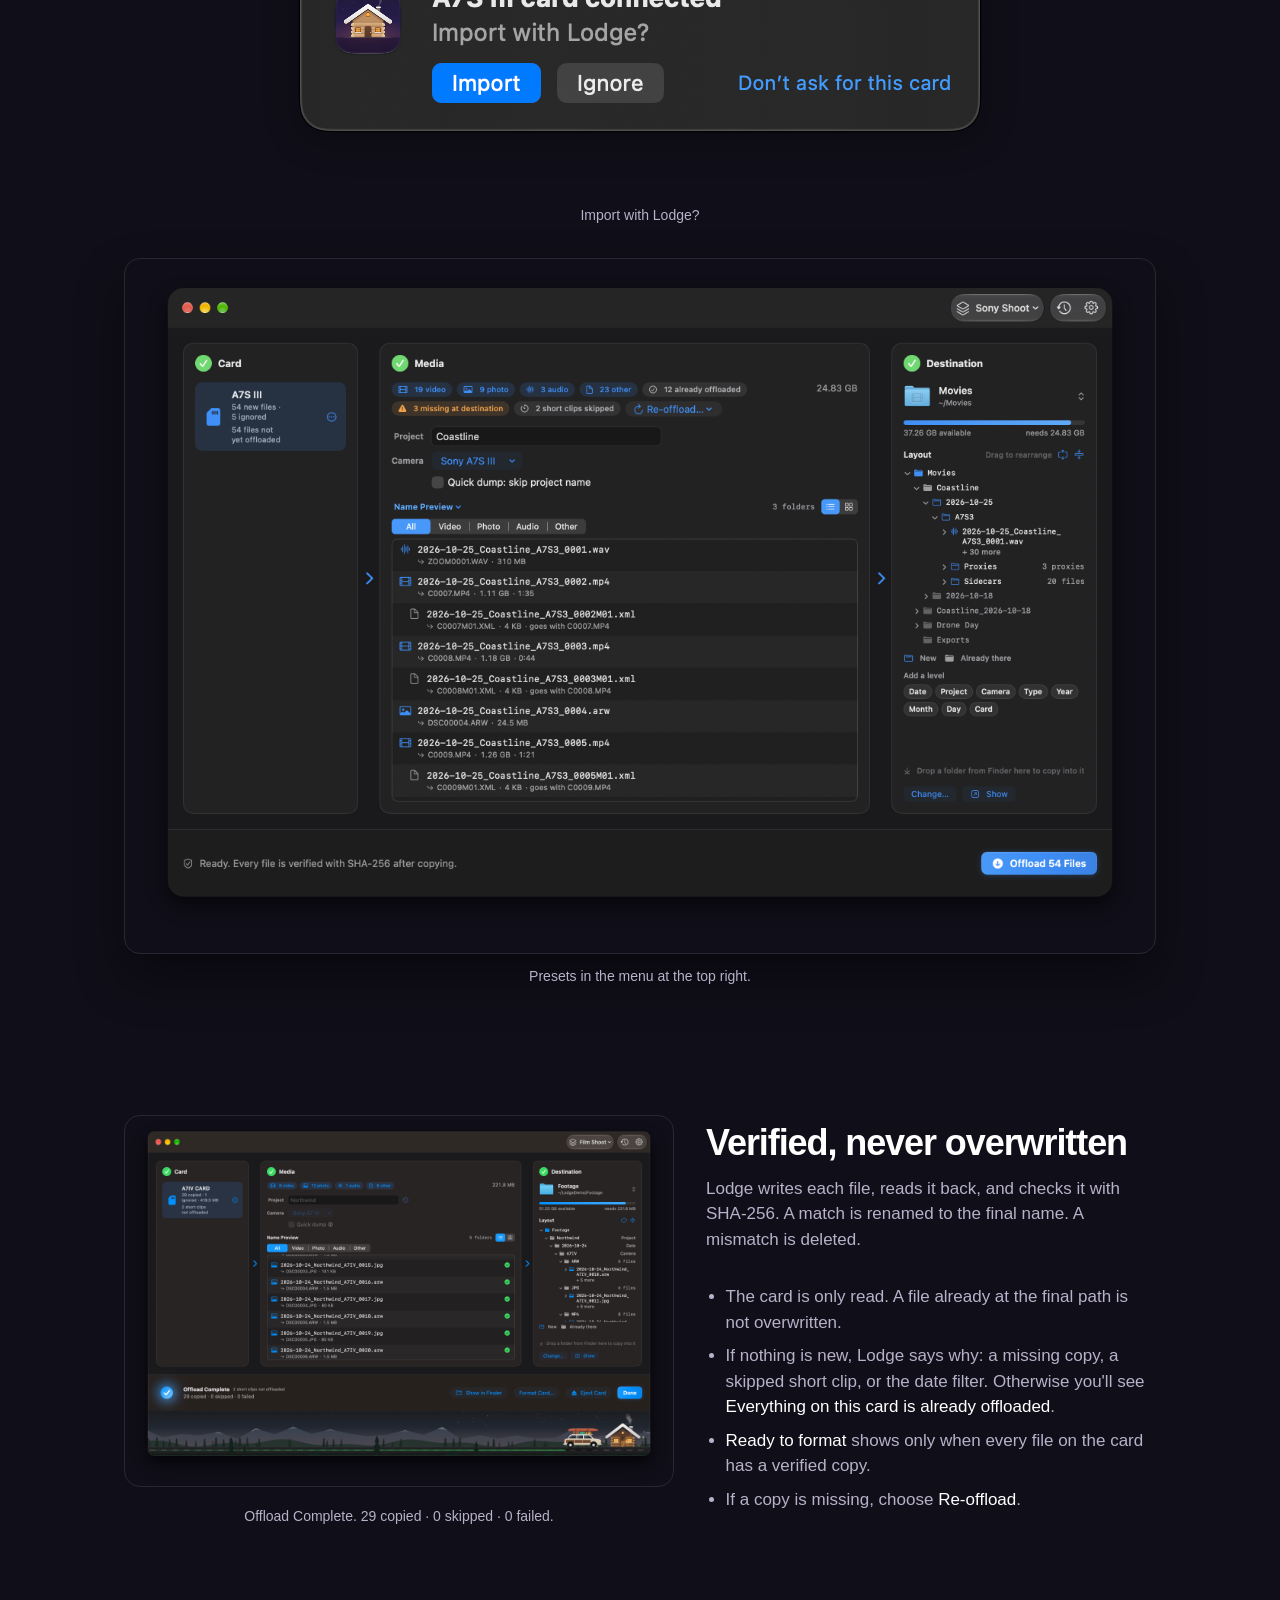
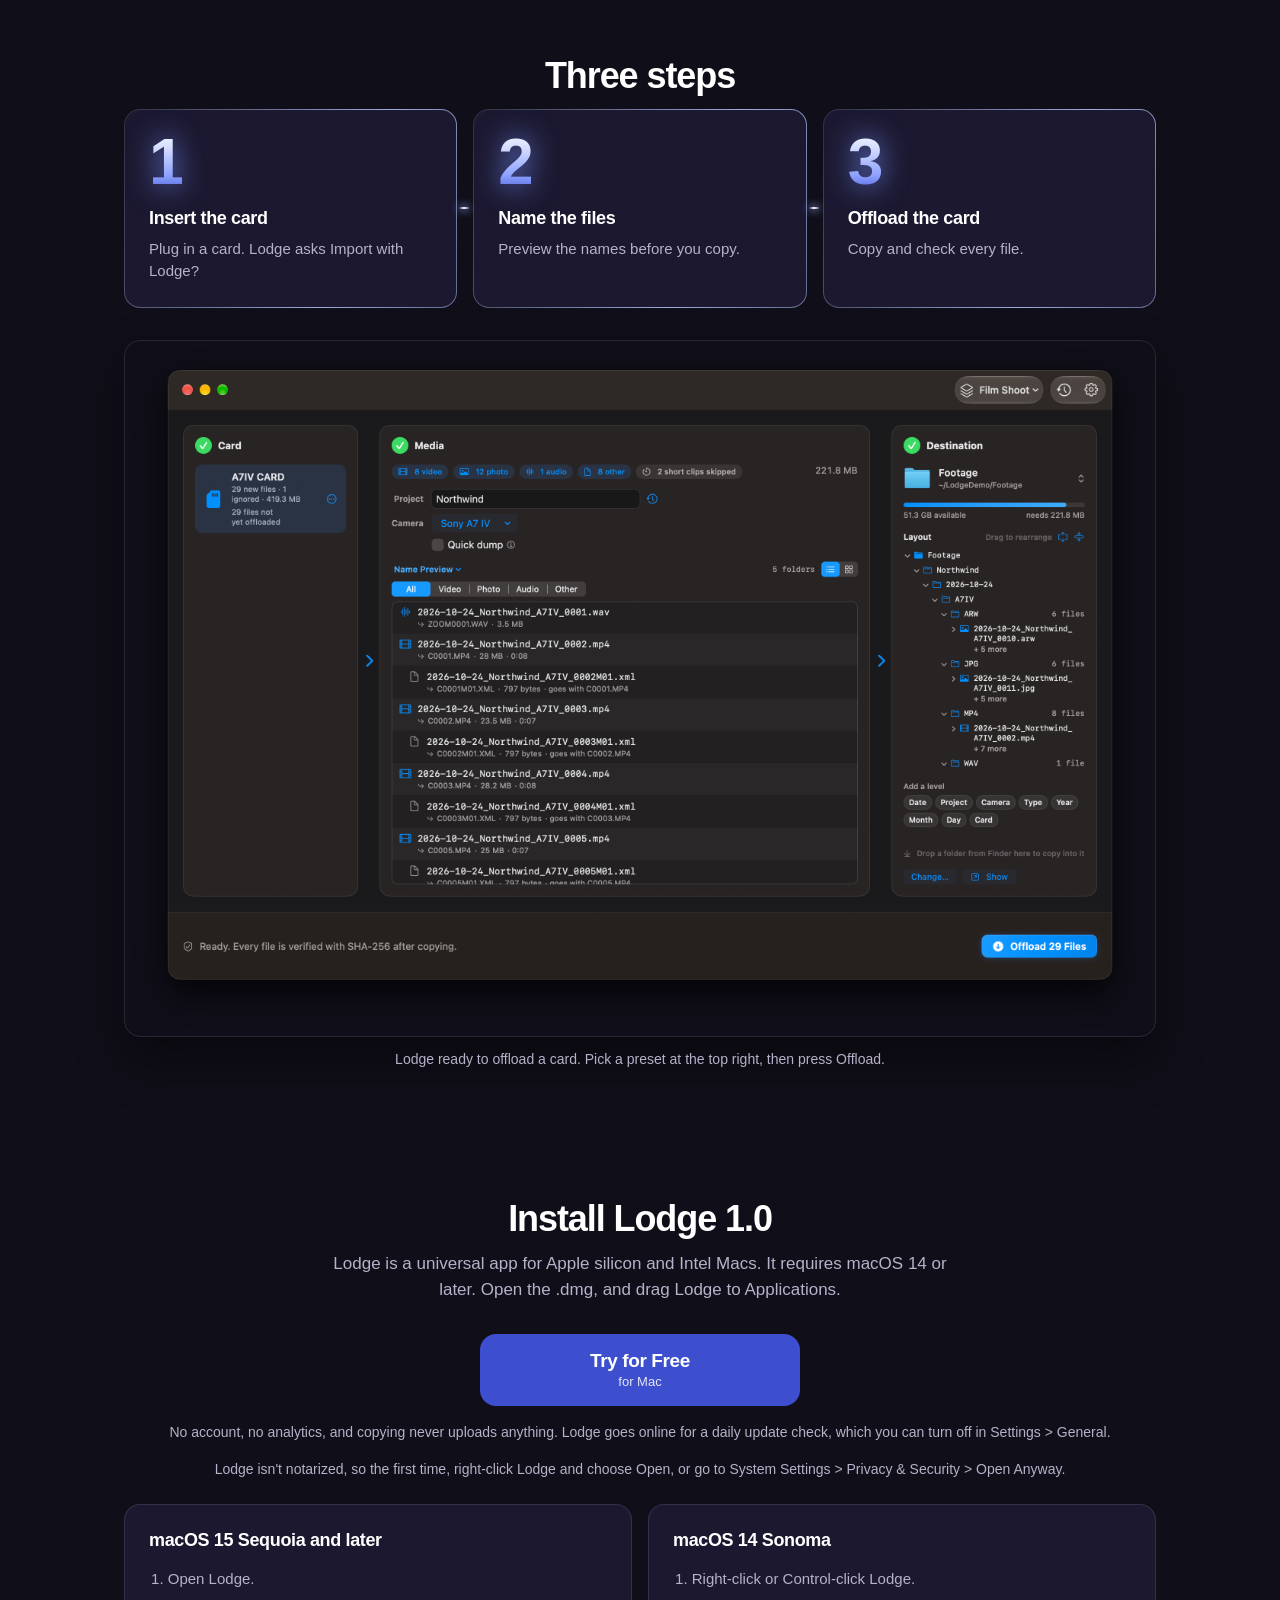
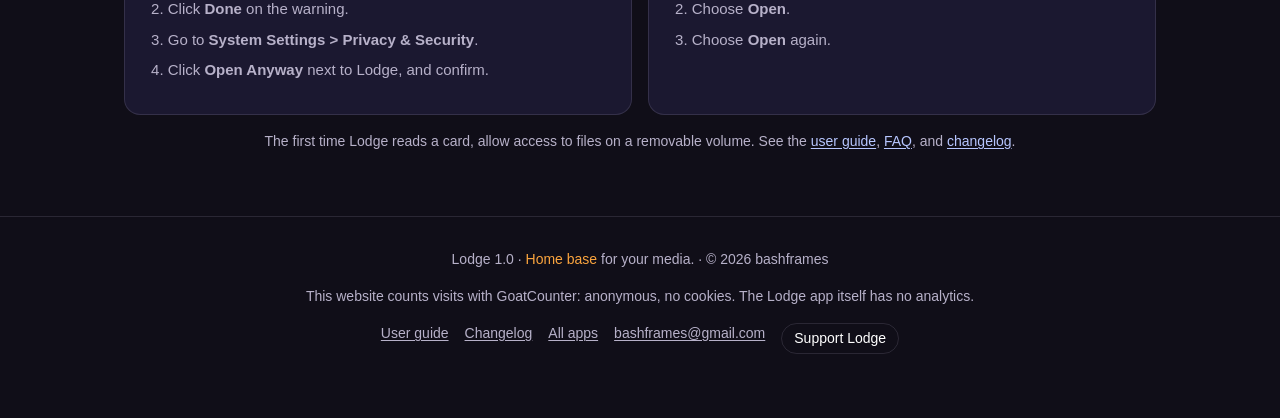
==== commit e1d5b8bc: "Add an All apps link to the nav and footer. (#38) Every docs page points at https://bashfra.me/apps/" ====
--- a/docs/index.html
+++ b/docs/index.html
@@ -602,8 +602,10 @@
       .wrap { padding-inline: var(--space-4); }
       .features { grid-template-columns: 1fr; }
       .nav-inner { flex-wrap: nowrap; min-height: 56px; }
-      .nav-links { flex-wrap: nowrap; }
-      .nav-links a:not(.download):not(.guide) { display: none; }
+      .nav-links { flex-wrap: nowrap; gap: var(--space-2) var(--space-3); }
+      .nav-links a { white-space: nowrap; }
+      .nav-links .download { padding-inline: var(--space-3); }
+      .nav-links a:not(.download):not(.guide):not(.apps) { display: none; }
     }
     @media (prefers-reduced-motion: reduce) {
       html { scroll-behavior: auto; }
@@ -638,6 +640,7 @@
         <a href="#install">Install</a>
         <a class="guide" href="user-guide.html">User guide</a>
         <a href="changelog.html">Changelog</a>
+        <a class="apps" href="https://bashfra.me/apps/">All apps</a>
         <a class="download" href="https://dl.bashfra.me/lodge/Lodge-1.0.dmg" data-goatcounter-click="lodge-dmg-download" data-goatcounter-title="Lodge DMG download">Try for Free</a>
       </nav>
     </div>
@@ -832,6 +835,7 @@
       <nav aria-label="Footer">
         <a class="guide" href="user-guide.html">User guide</a>
         <a href="changelog.html">Changelog</a>
+        <a href="https://bashfra.me/apps/">All apps</a>
         <a href="mailto:bashframes@gmail.com">bashframes@gmail.com</a>
         <a class="support" href="https://ko-fi.com/bashframes">Support Lodge</a>
       </nav>
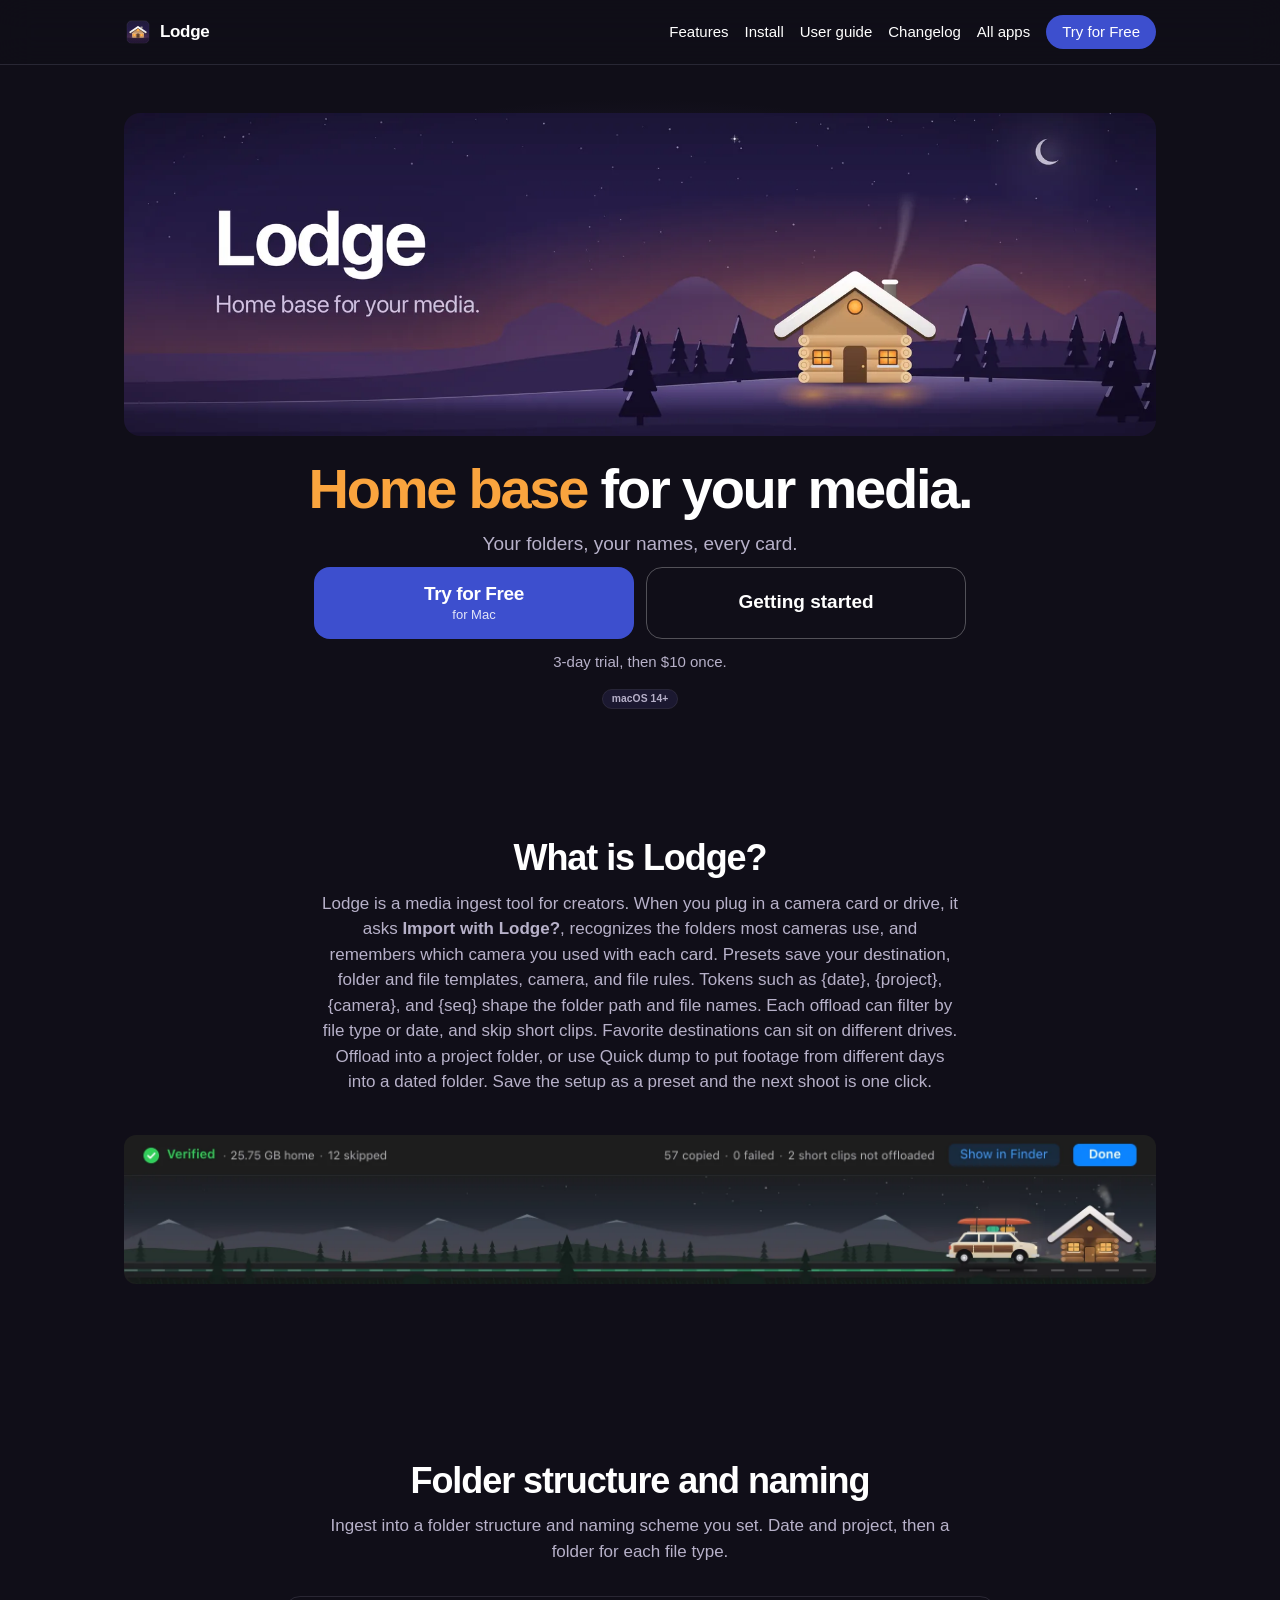
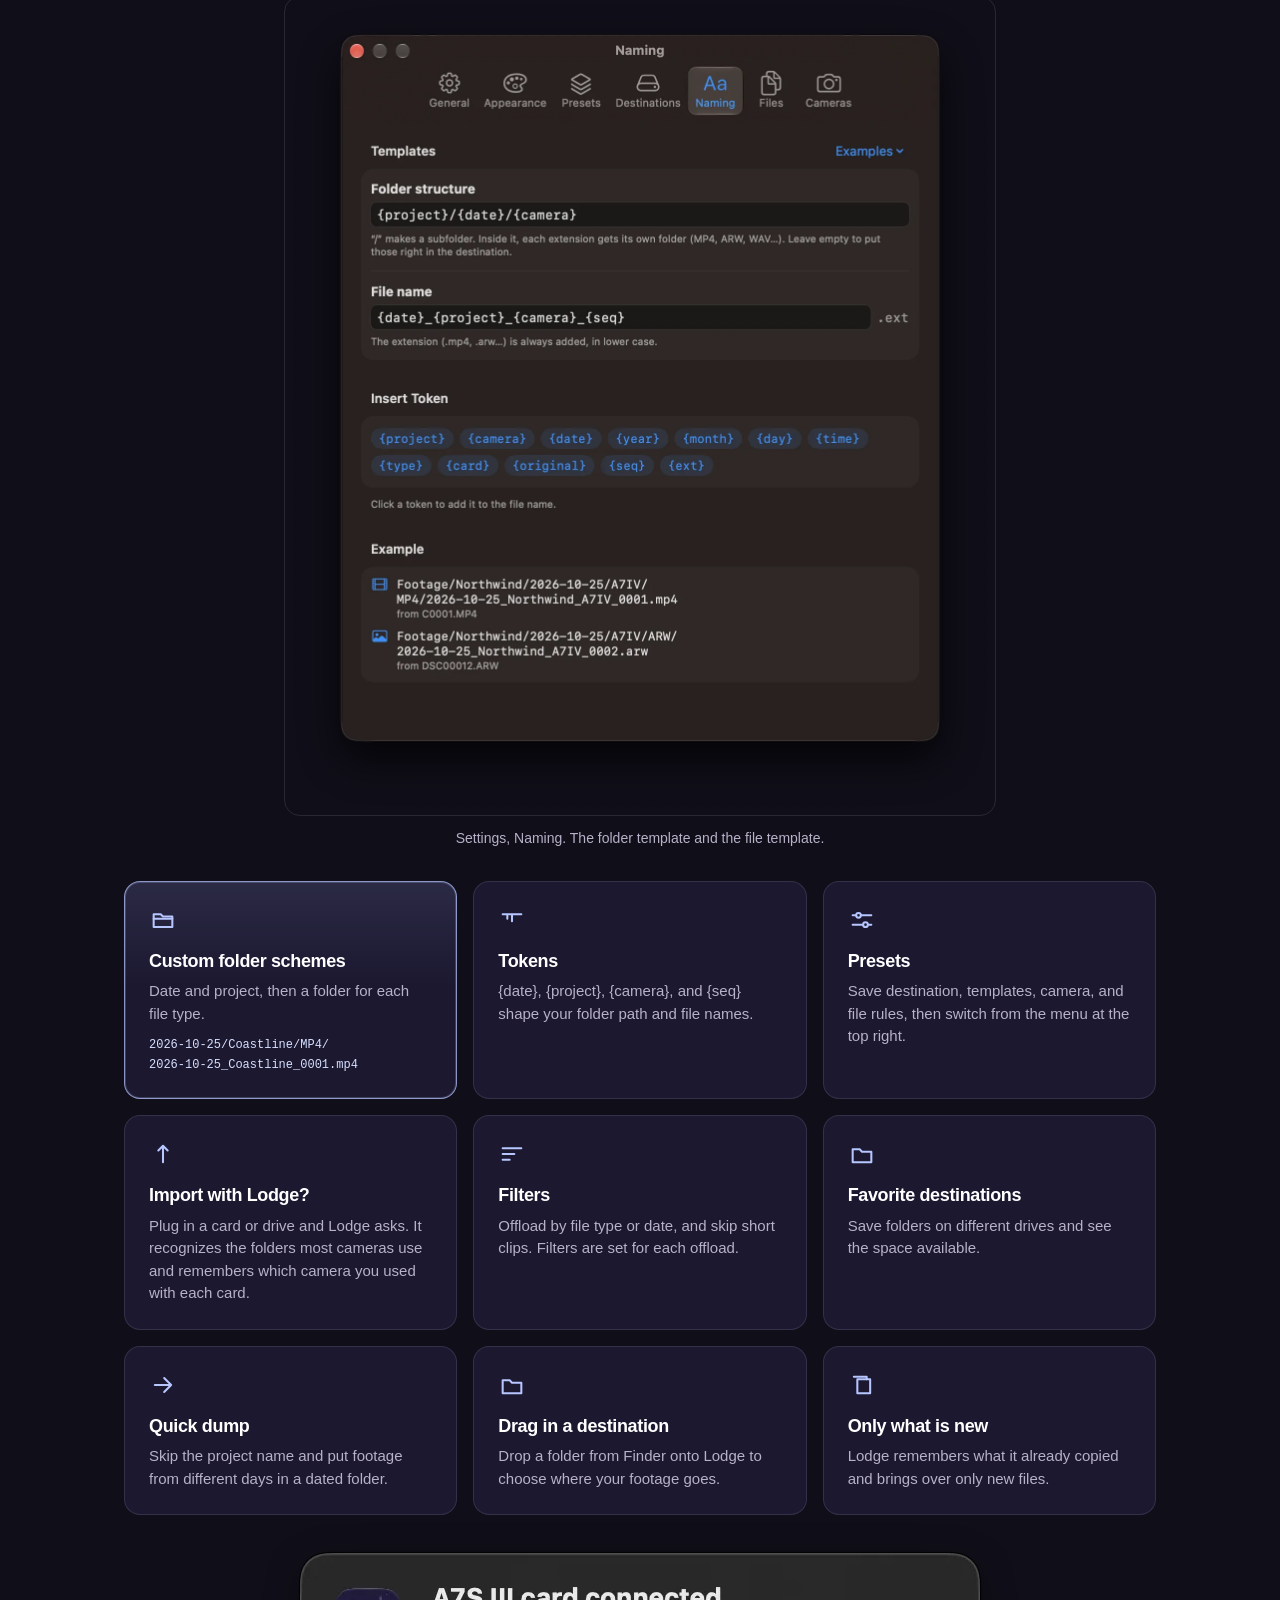
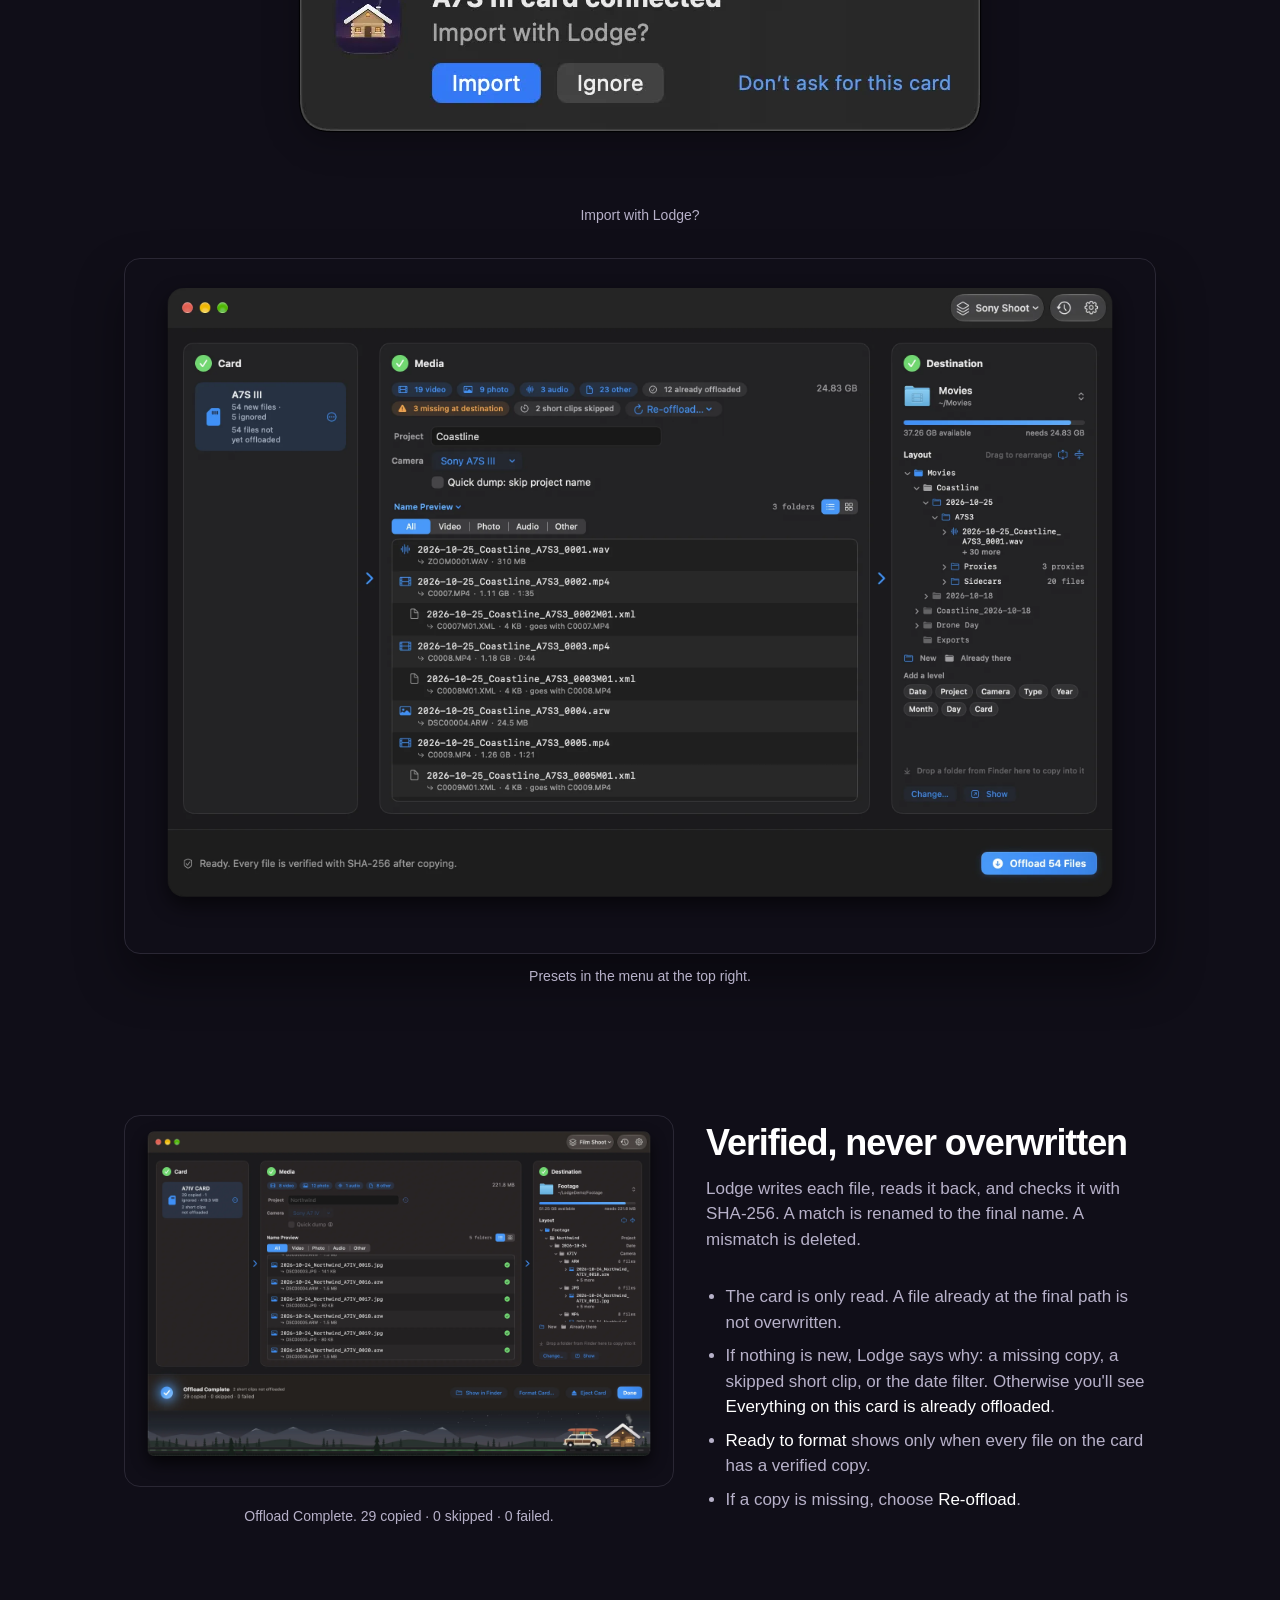
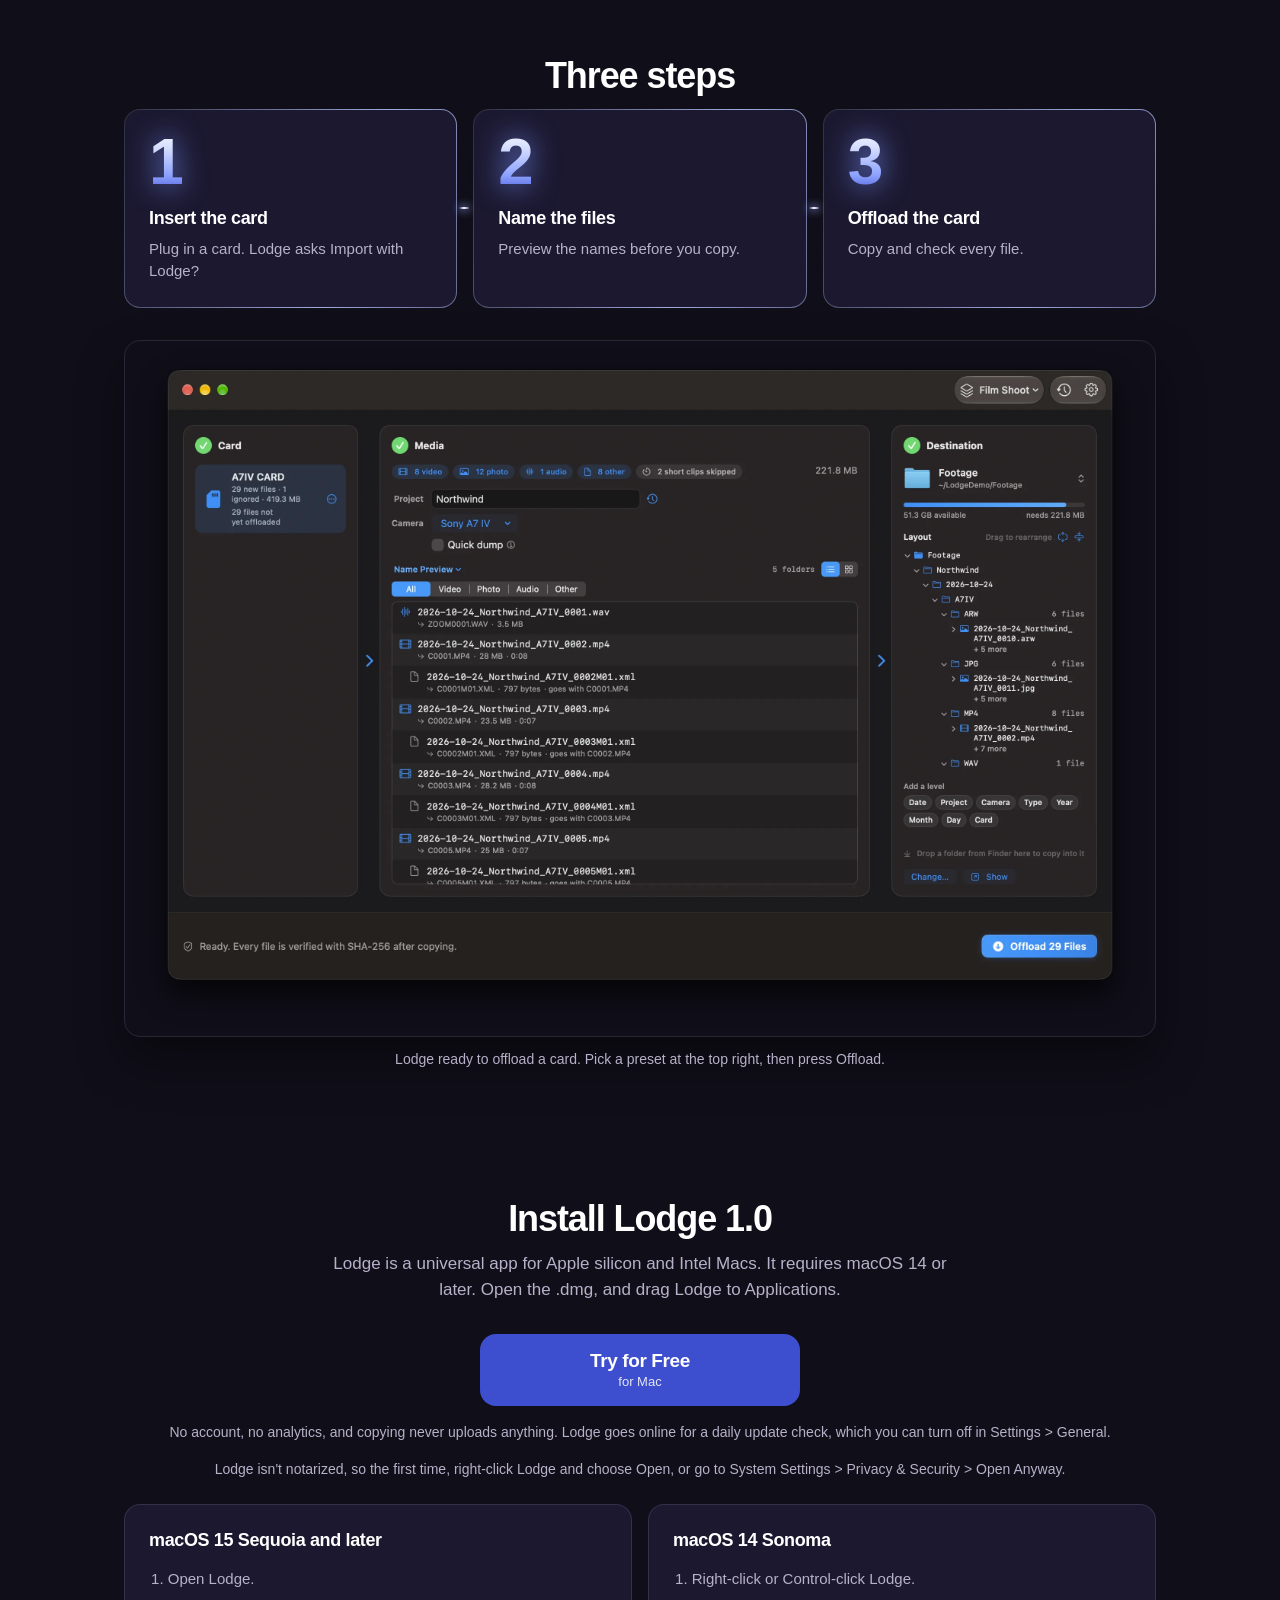
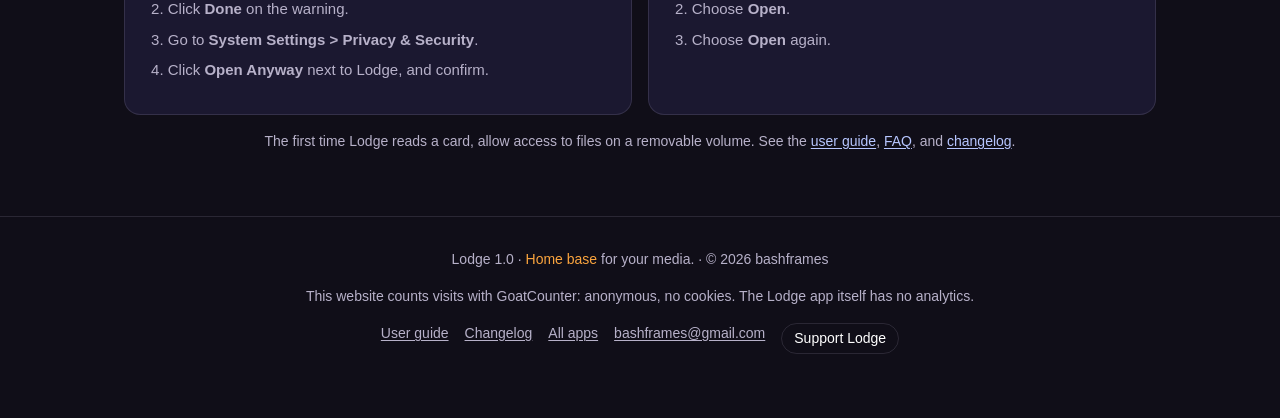
==== commit a29f442d: "Serve the docs images as WebP and correct the v1.0 notes. Site screenshots and the hero are WebP. Th" ====
--- a/docs/index.html
+++ b/docs/index.html
@@ -650,8 +650,8 @@
     <div class="hero">
       <div class="hero-inner wrap">
         <picture>
-          <source media="(max-width: 480px)" srcset="assets/lodge-header-dark-mobile.png">
-          <img class="header" src="assets/lodge-header-dark.png" width="1600" height="500" alt="Lodge. Home base for your media. A log cabin at night, with pines and mountains.">
+          <source media="(max-width: 480px)" srcset="assets/lodge-header-dark-mobile.webp">
+          <img class="header" src="assets/lodge-header-dark.webp" width="1600" height="500" alt="Lodge. Home base for your media. A log cabin at night, with pines and mountains.">
         </picture>
         <h1><span class="accent">Home base</span> for your media.</h1>
         <p class="lede">Your folders, your names, every card.</p>
@@ -671,14 +671,14 @@
         <h2 id="what-title">What is Lodge?</h2>
         <p class="section-intro">Lodge is a media ingest tool for creators. When you plug in a camera card or drive, it asks <strong>Import with Lodge?</strong>, recognizes the folders most cameras use, and remembers which camera you used with each card. Presets save your destination, folder and file templates, camera, and file rules. Tokens such as {date}, {project}, {camera}, and {seq} shape the folder path and file names. Each offload can filter by file type or date, and skip short clips. Favorite destinations can sit on different drives. Offload into a project folder, or use Quick dump to put footage from different days into a dated folder. Save the setup as a preset and the next shoot is one click.</p>
         <figure class="motion motion-wagon">
-          <video class="wagon-wide" autoplay muted loop playsinline preload="metadata" poster="assets/motion/lodge-wagon-progress@2x.png" width="1060" height="153" aria-label="A wagon crossing the copy progress bar.">
+          <video class="wagon-wide" autoplay muted loop playsinline preload="metadata" poster="assets/motion/lodge-wagon-progress@2x.webp" width="1060" height="153" aria-label="A wagon crossing the copy progress bar.">
             <source src="assets/motion/lodge-wagon-progress@2x.mp4" type="video/mp4">
           </video>
-          <video class="wagon-narrow" autoplay muted loop playsinline preload="metadata" poster="assets/motion/lodge-wagon-progress-mobile@2x.png" width="1060" height="306" aria-label="A wagon crossing the copy progress bar.">
+          <video class="wagon-narrow" autoplay muted loop playsinline preload="metadata" poster="assets/motion/lodge-wagon-progress-mobile@2x.webp" width="1060" height="306" aria-label="A wagon crossing the copy progress bar.">
             <source src="assets/motion/lodge-wagon-progress-mobile@2x.mp4" type="video/mp4">
           </video>
-          <img class="motion-still wagon-wide" src="assets/motion/lodge-wagon-progress@2x.png" width="1060" height="153" alt="A wagon crossing the copy progress bar.">
-          <img class="motion-still wagon-narrow" src="assets/motion/lodge-wagon-progress-mobile@2x.png" width="1060" height="306" alt="A wagon crossing the copy progress bar.">
+          <img class="motion-still wagon-wide" src="assets/motion/lodge-wagon-progress@2x.webp" width="1060" height="153" alt="A wagon crossing the copy progress bar.">
+          <img class="motion-still wagon-narrow" src="assets/motion/lodge-wagon-progress-mobile@2x.webp" width="1060" height="306" alt="A wagon crossing the copy progress bar.">
         </figure>
       </div>
     </section>
@@ -688,7 +688,7 @@
         <h2>Folder structure and naming</h2>
         <p class="section-intro">Ingest into a folder structure and naming scheme you set. Date and project, then a folder for each file type.</p>
         <figure class="shot-figure naming-shot">
-          <img src="assets/screenshots/settings-naming.png" width="712" height="820" alt="Settings, Naming. The folder template and the file template.">
+          <img src="assets/screenshots/settings-naming.webp" width="712" height="820" alt="Settings, Naming. The folder template and the file template.">
           <figcaption class="caption">Settings, Naming. The folder template and the file template.</figcaption>
         </figure>
         <div class="features">
@@ -741,11 +741,11 @@
           </article>
         </div>
         <figure class="shot-figure natural-shot">
-          <img src="assets/screenshots/import-prompt-dark.png" width="772" height="270" alt="The import prompt: Import with Lodge?">
+          <img src="assets/screenshots/import-prompt-dark.webp" width="772" height="270" alt="The import prompt: Import with Lodge?">
           <figcaption class="caption">Import with Lodge?</figcaption>
         </figure>
         <figure class="shot-figure">
-          <img class="shot" src="assets/screenshots/ready-presets-dark.png" width="1352" height="912" alt="Presets in the menu at the top right.">
+          <img class="shot" src="assets/screenshots/ready-default-dark.webp" width="1352" height="912" alt="Presets in the menu at the top right.">
           <figcaption class="caption">Presets in the menu at the top right.</figcaption>
         </figure>
       </div>
@@ -754,7 +754,7 @@
     <section id="verified">
       <div class="wrap pair verified">
         <figure class="shot-figure">
-          <img src="assets/screenshots/finished-dark.png" width="2704" height="1824" alt="A finished offload. The bar reads Offload Complete, with 29 copied, 0 skipped, and 0 failed.">
+          <img src="assets/screenshots/finished-dark.webp" width="2704" height="1824" alt="A finished offload. The bar reads Offload Complete, with 29 copied, 0 skipped, and 0 failed.">
           <figcaption class="caption">Offload Complete. 29 copied · 0 skipped · 0 failed.</figcaption>
         </figure>
         <div>
@@ -791,7 +791,7 @@
           </li>
         </ol>
         <figure class="shot-figure">
-          <img class="shot" src="assets/screenshots/ready-dark.png" width="2704" height="1824" alt="Lodge in Dark mode, ready to offload. The preset menu is at the top right. Offload 29 Files sits along the bottom.">
+          <img class="shot" src="assets/screenshots/ready-dark.webp" width="2704" height="1824" alt="Lodge in Dark mode, ready to offload. The preset menu is at the top right. Offload 29 Files sits along the bottom.">
           <figcaption class="caption">Lodge ready to offload a card. Pick a preset at the top right, then press Offload.</figcaption>
         </figure>
       </div>
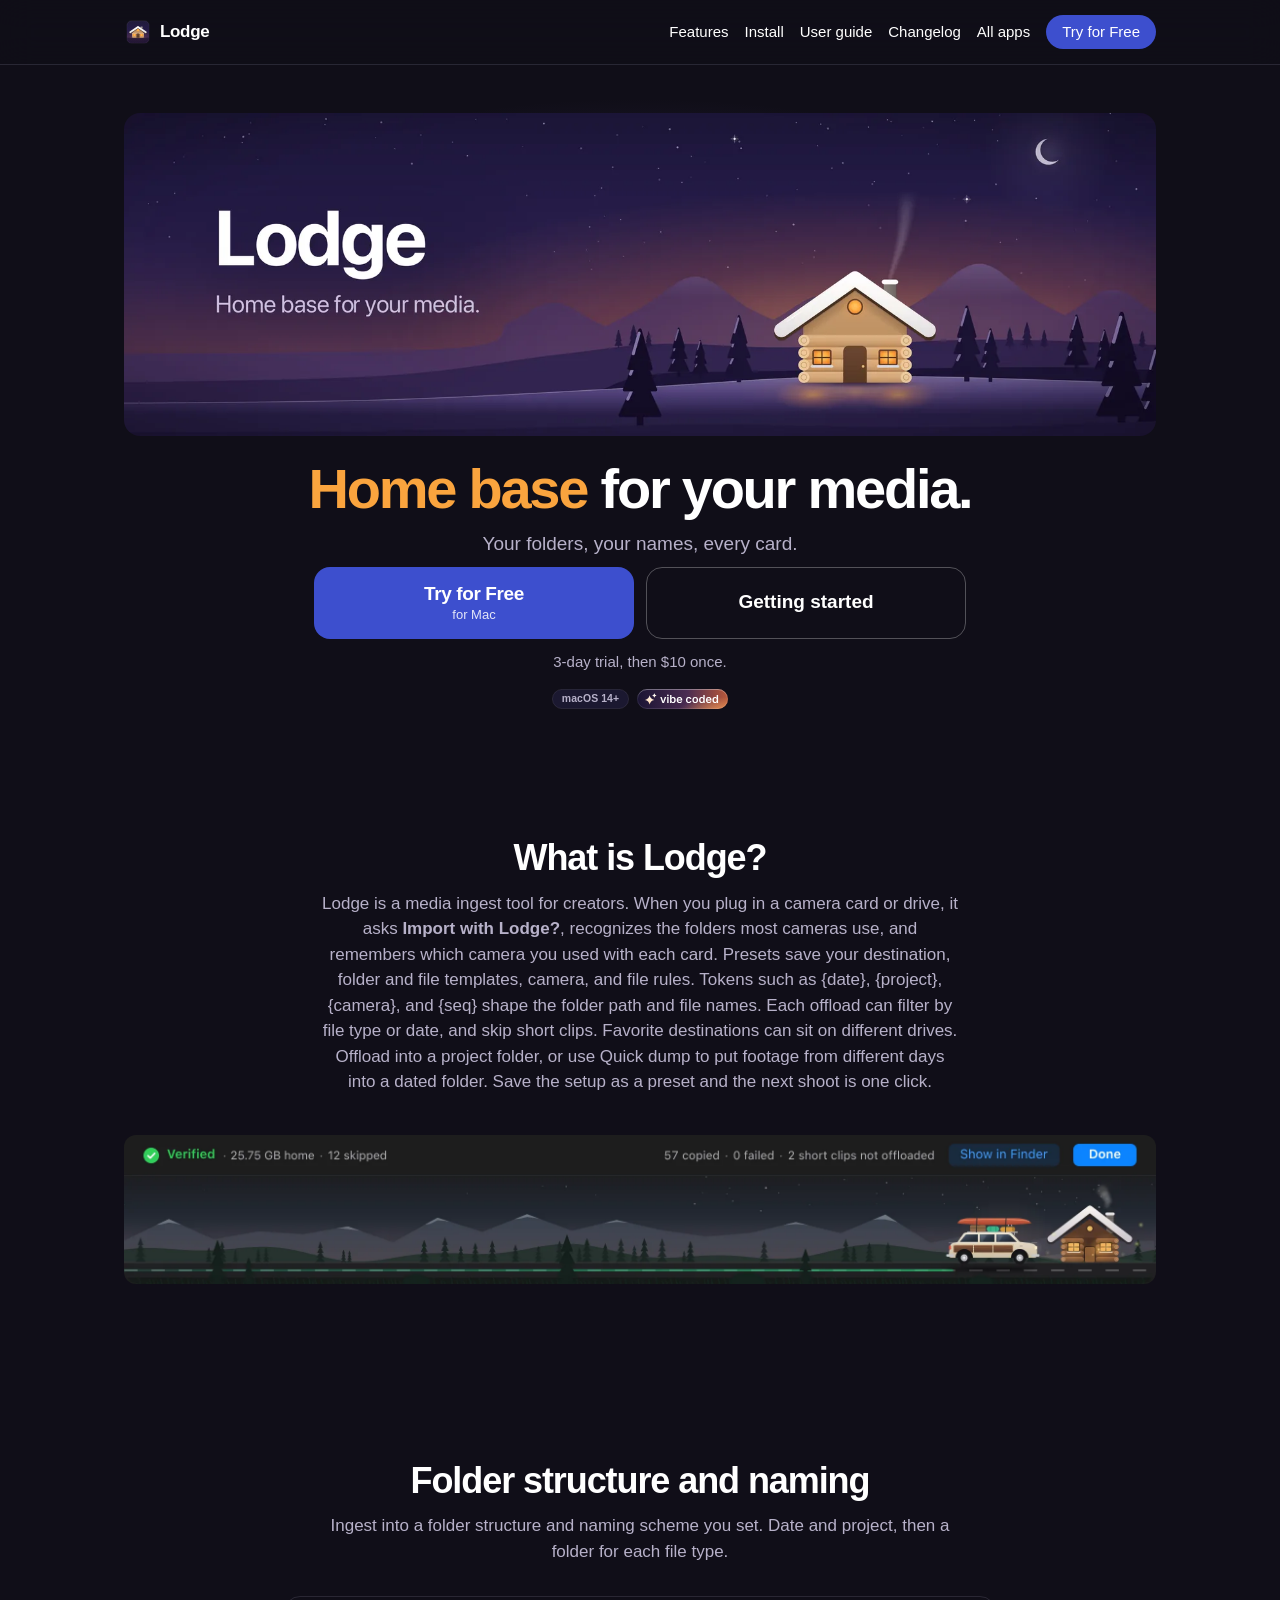
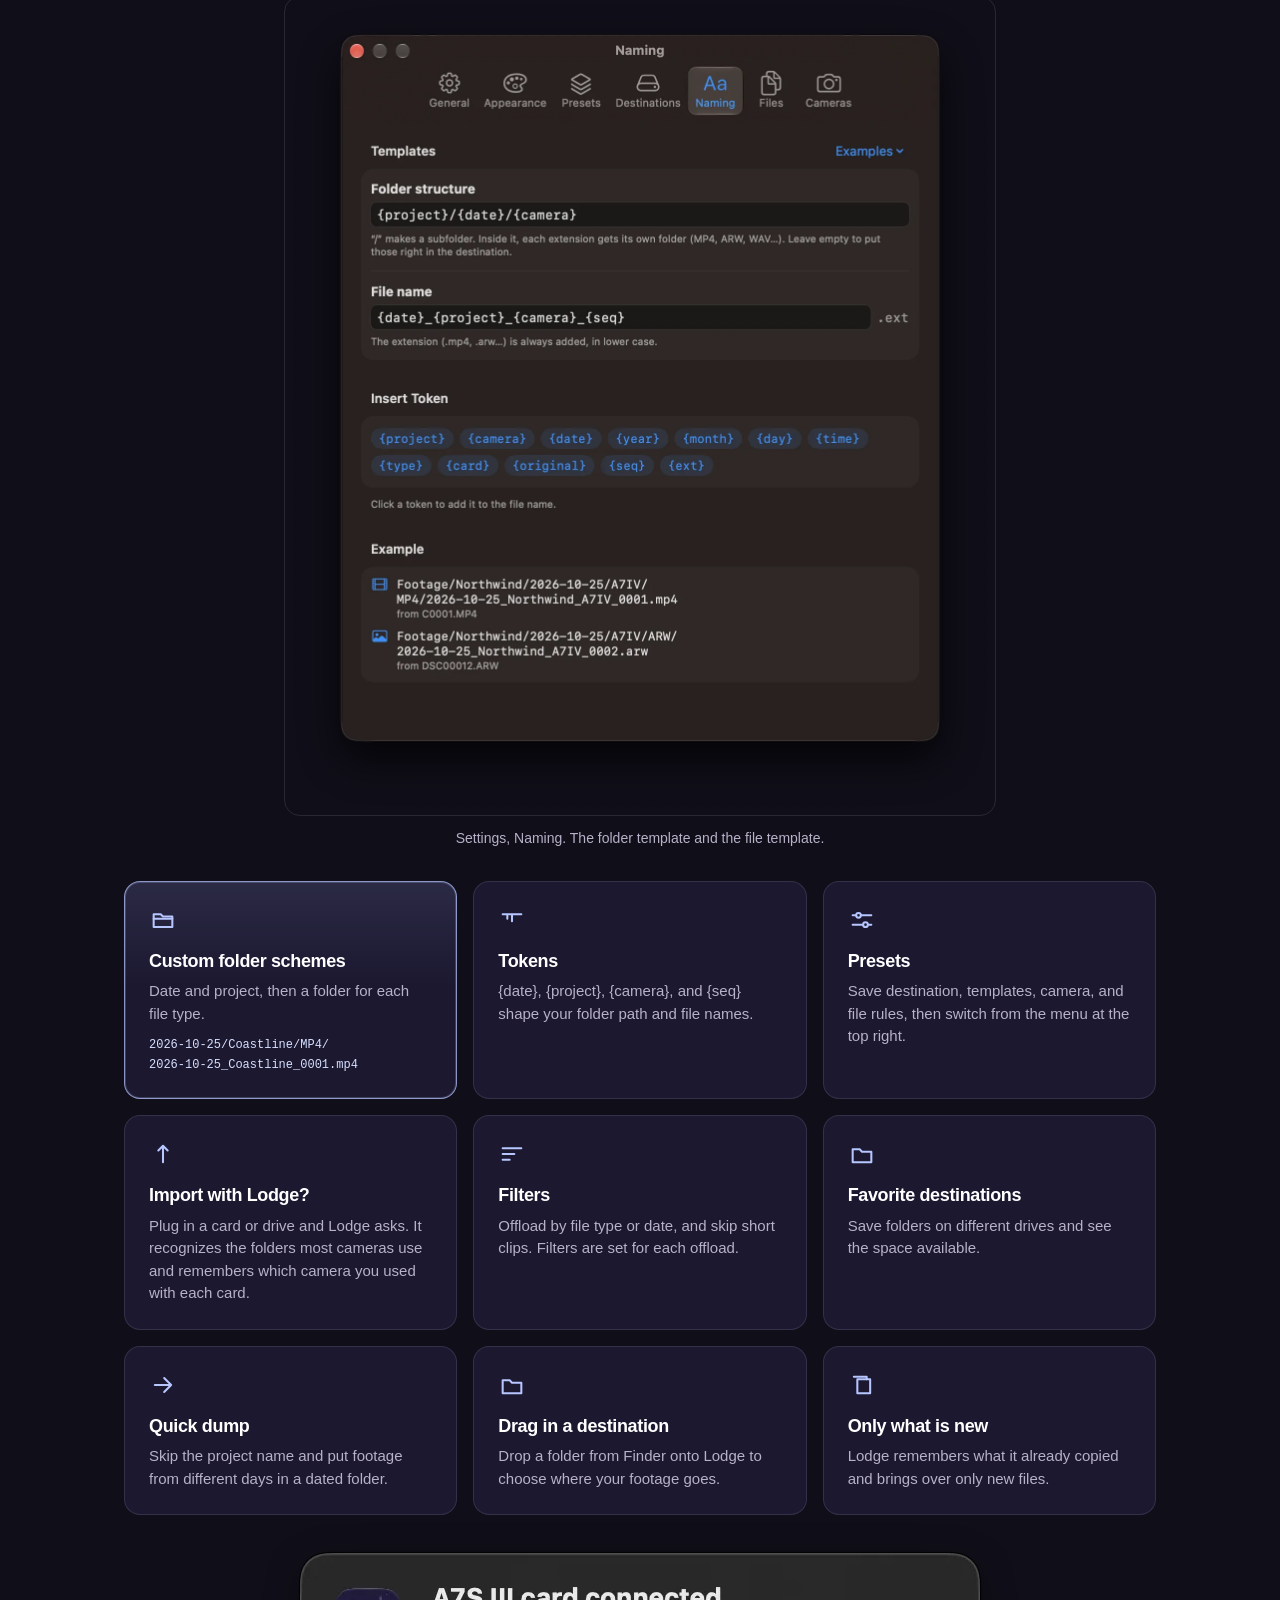
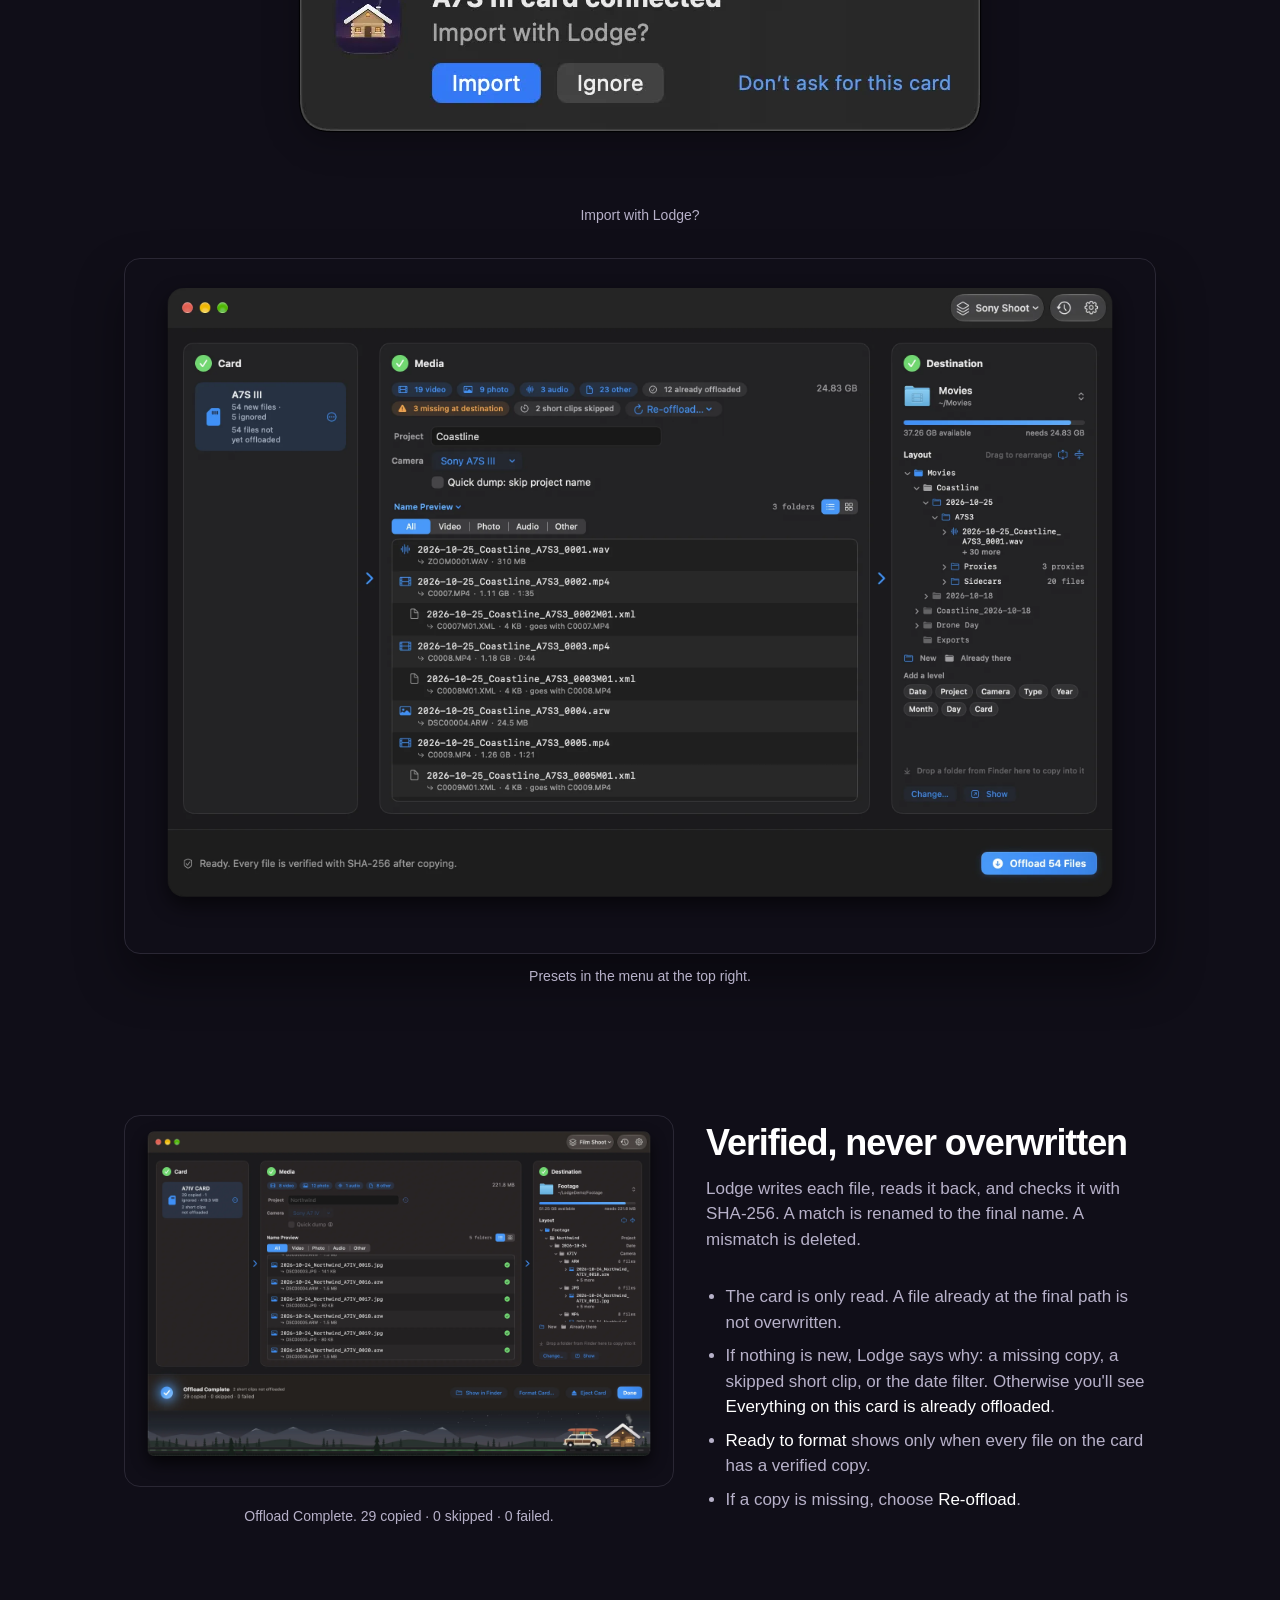
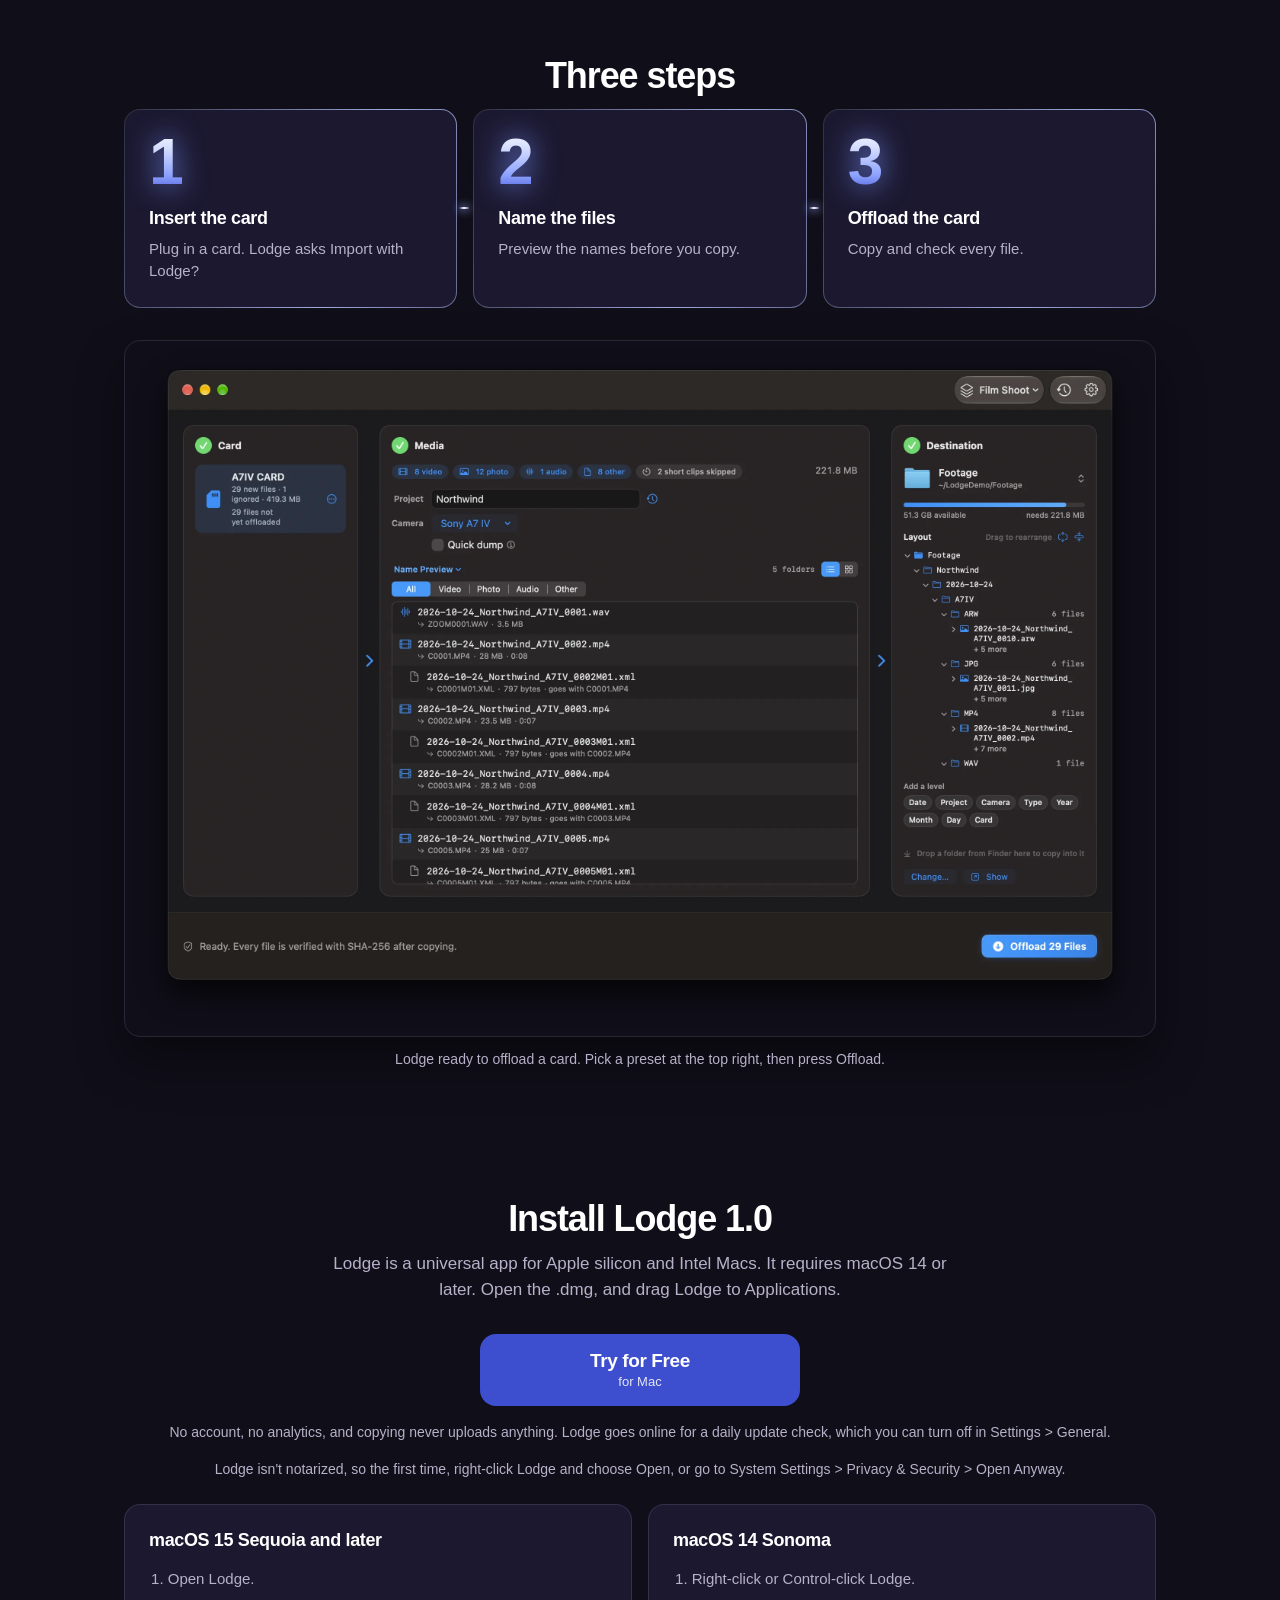
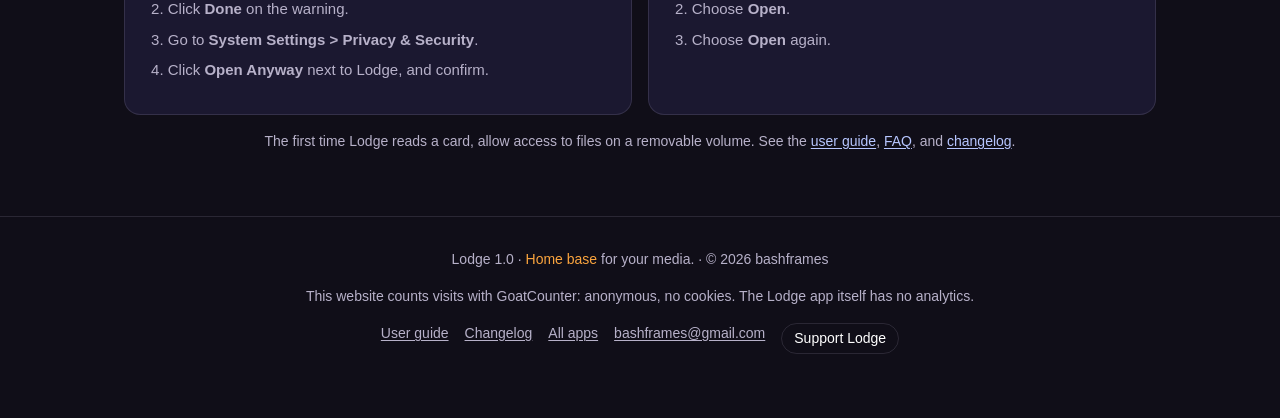
==== commit 2dbcfa19: "Restore the official Vibe coded badge. The 91x20 gradient sits under the README title and in the lan" ====
--- a/docs/index.html
+++ b/docs/index.html
@@ -662,6 +662,7 @@
         <p class="pay">3-day trial, then $10 once.</p>
         <p class="badges">
           <img alt="macOS 14 or later" src="assets/macos-14-badge.svg" width="92" height="24">
+          <img alt="Vibe coded" src="assets/badges/vibe-coded-gradient.svg" width="91" height="20">
         </p>
       </div>
     </div>
